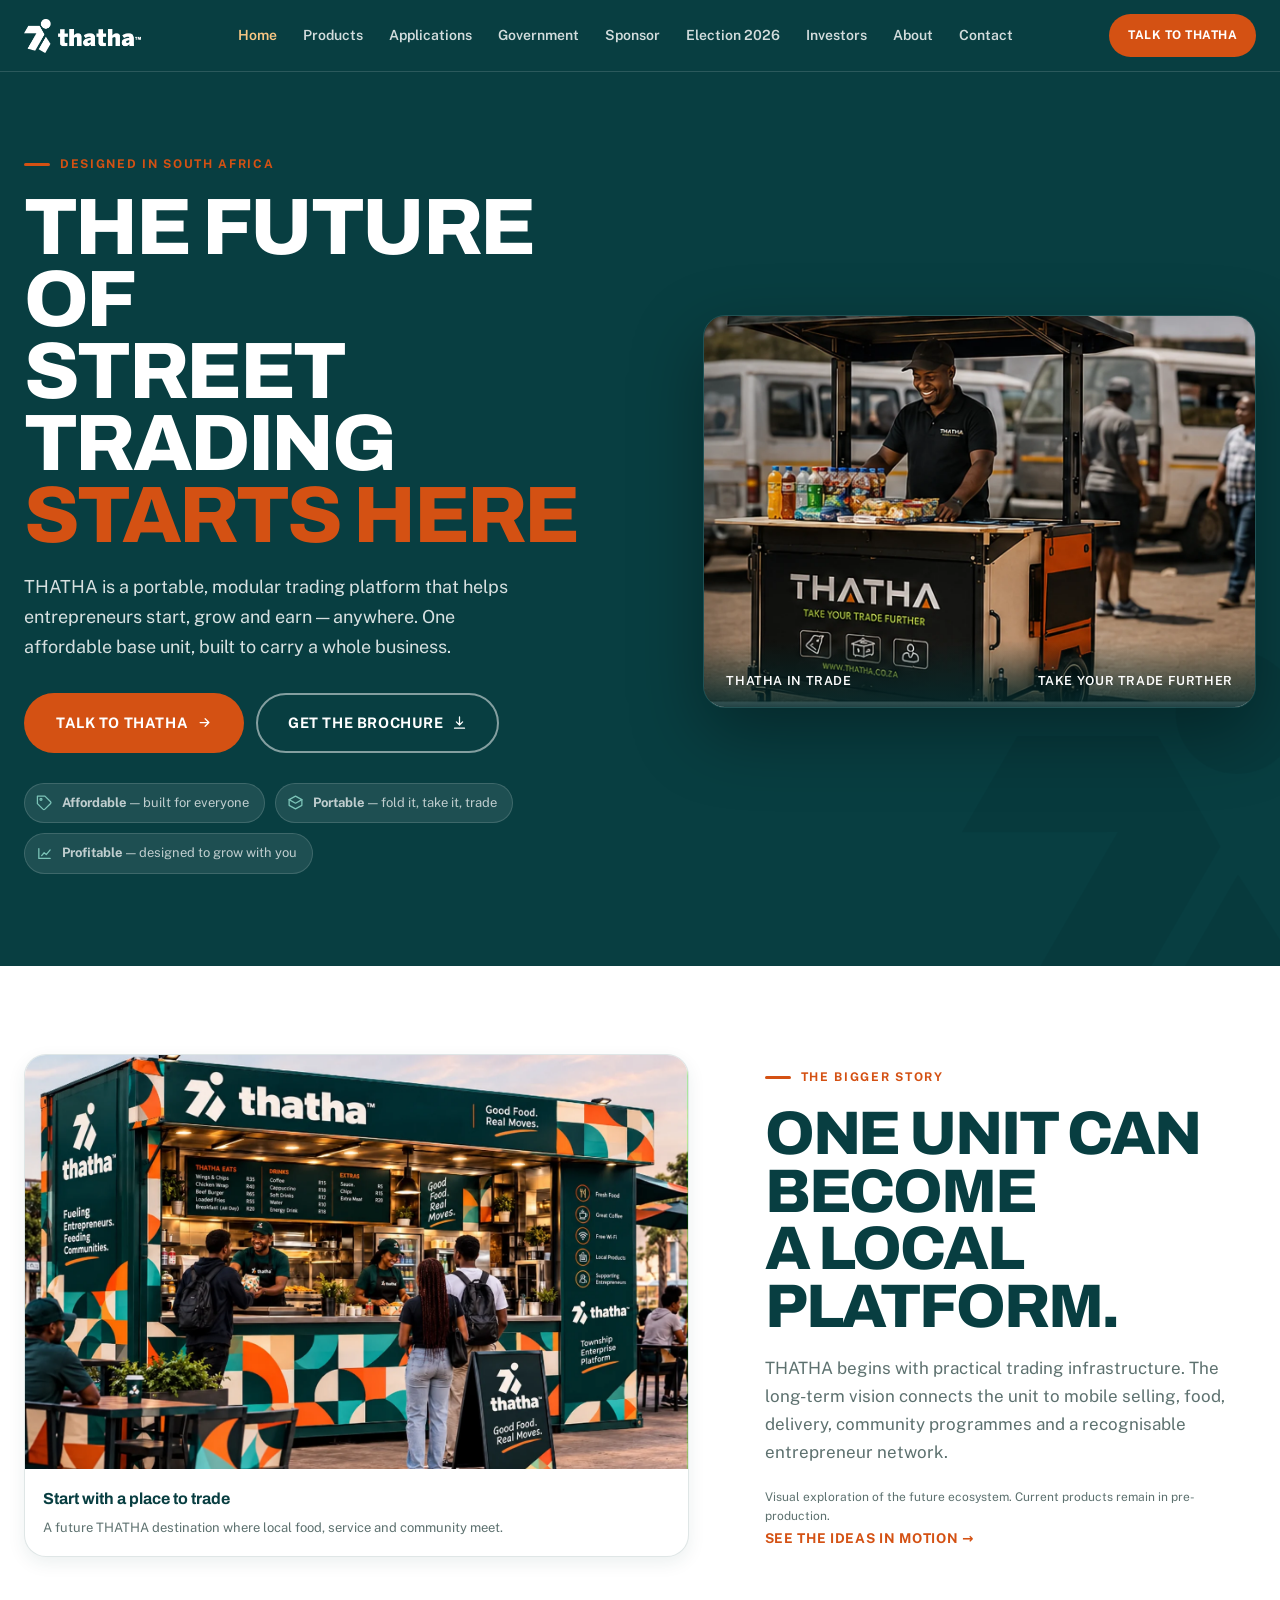
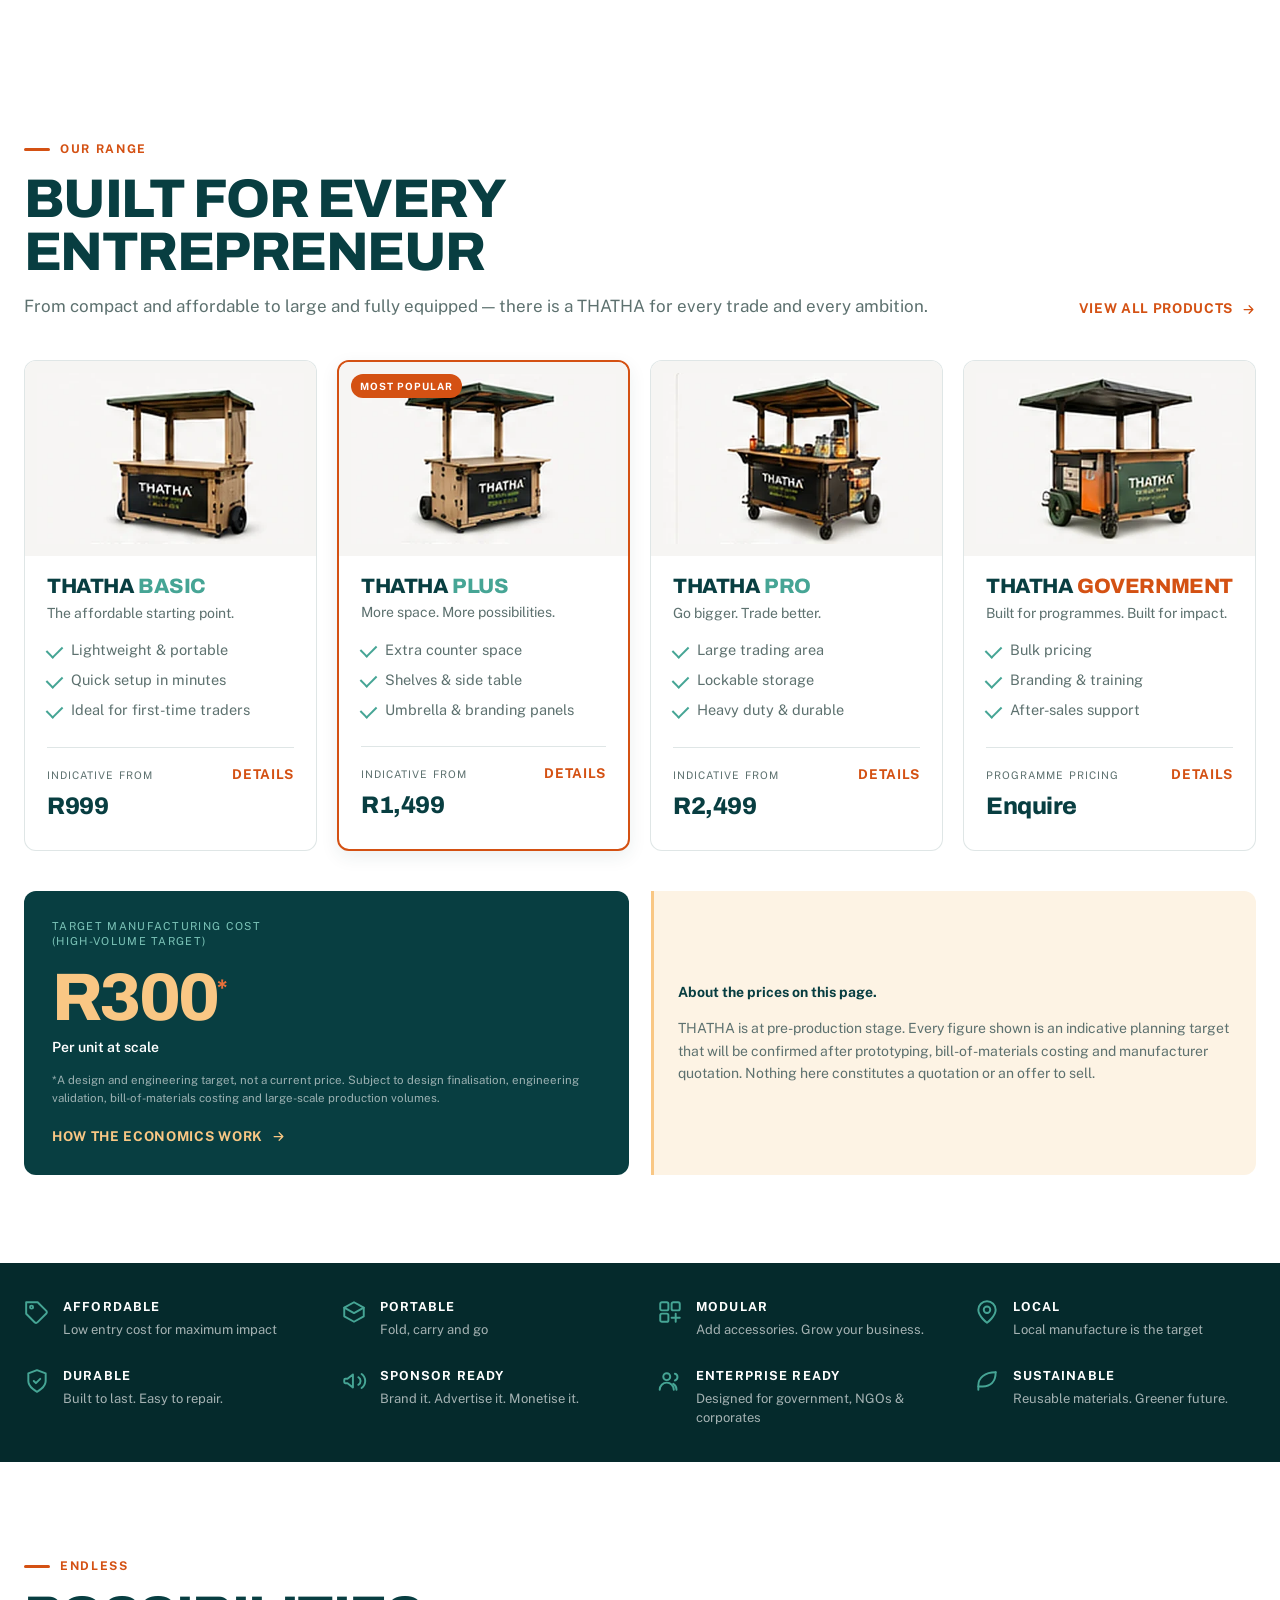
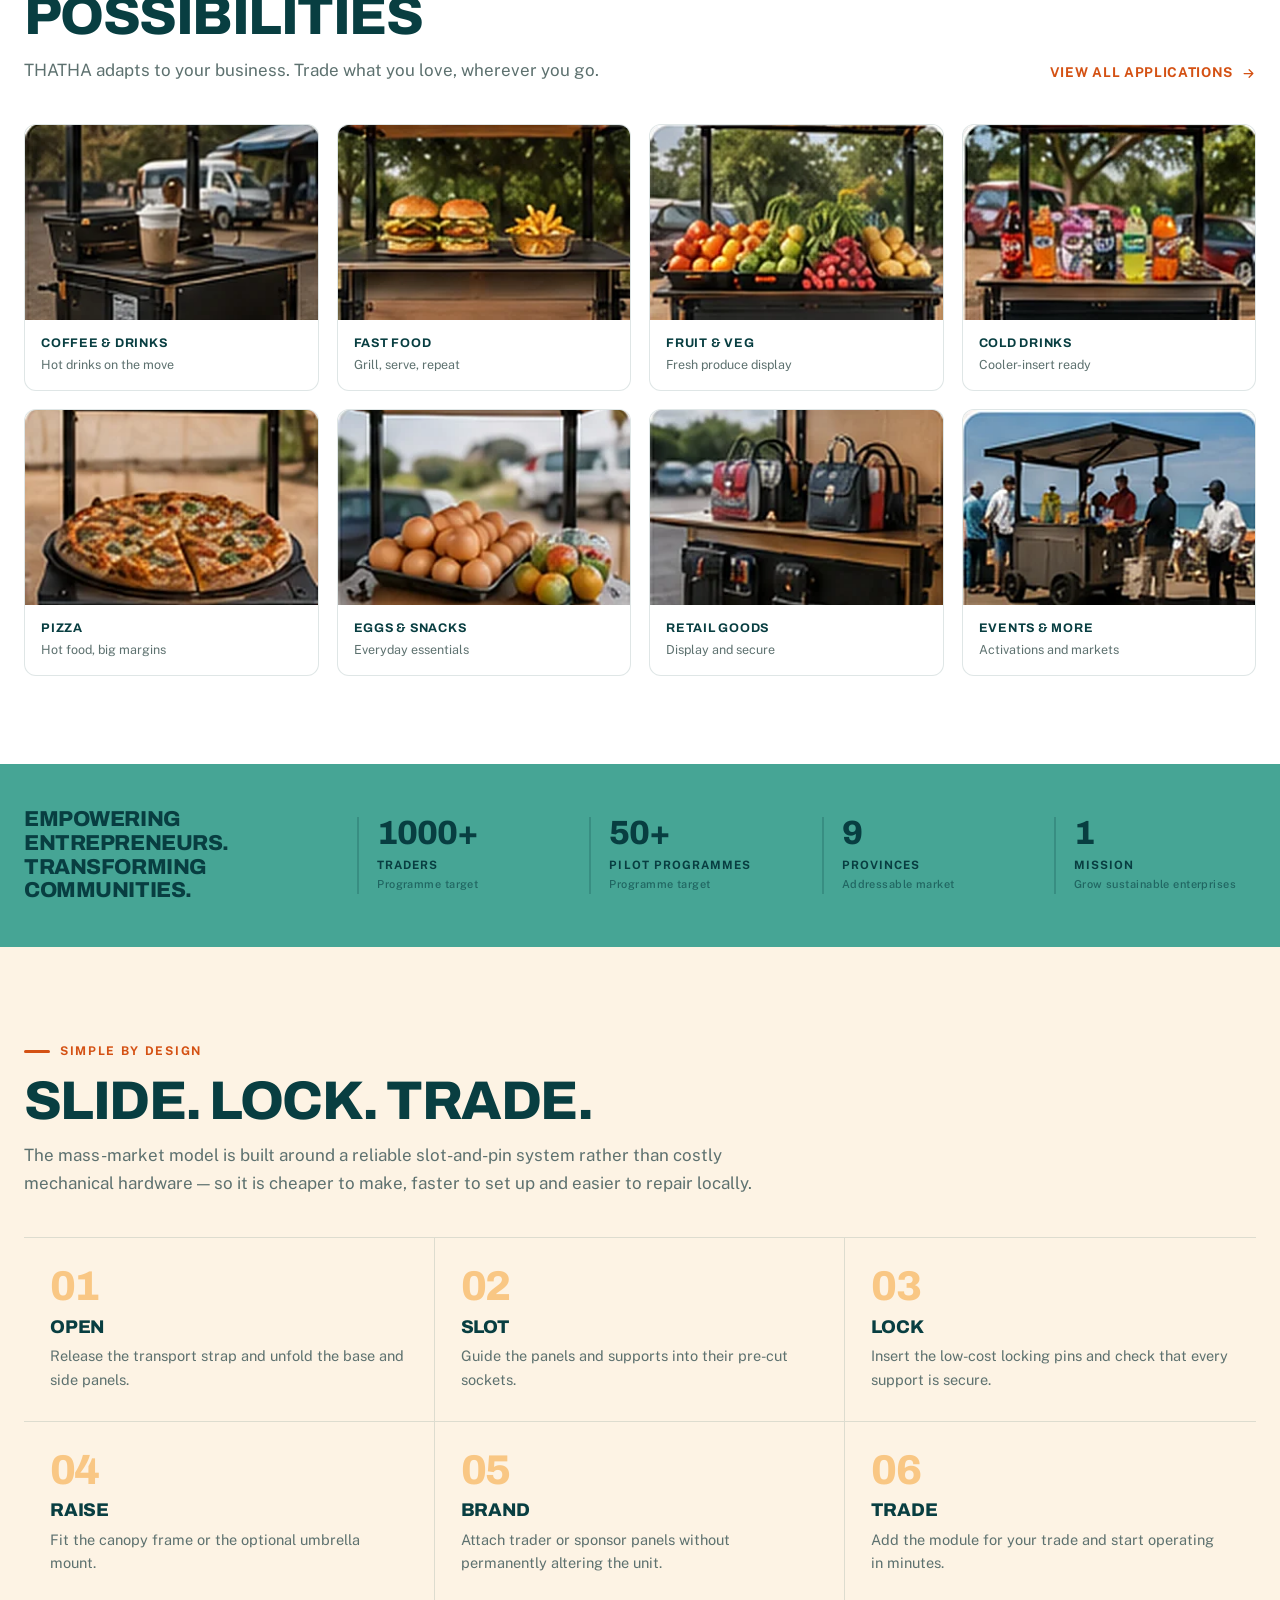
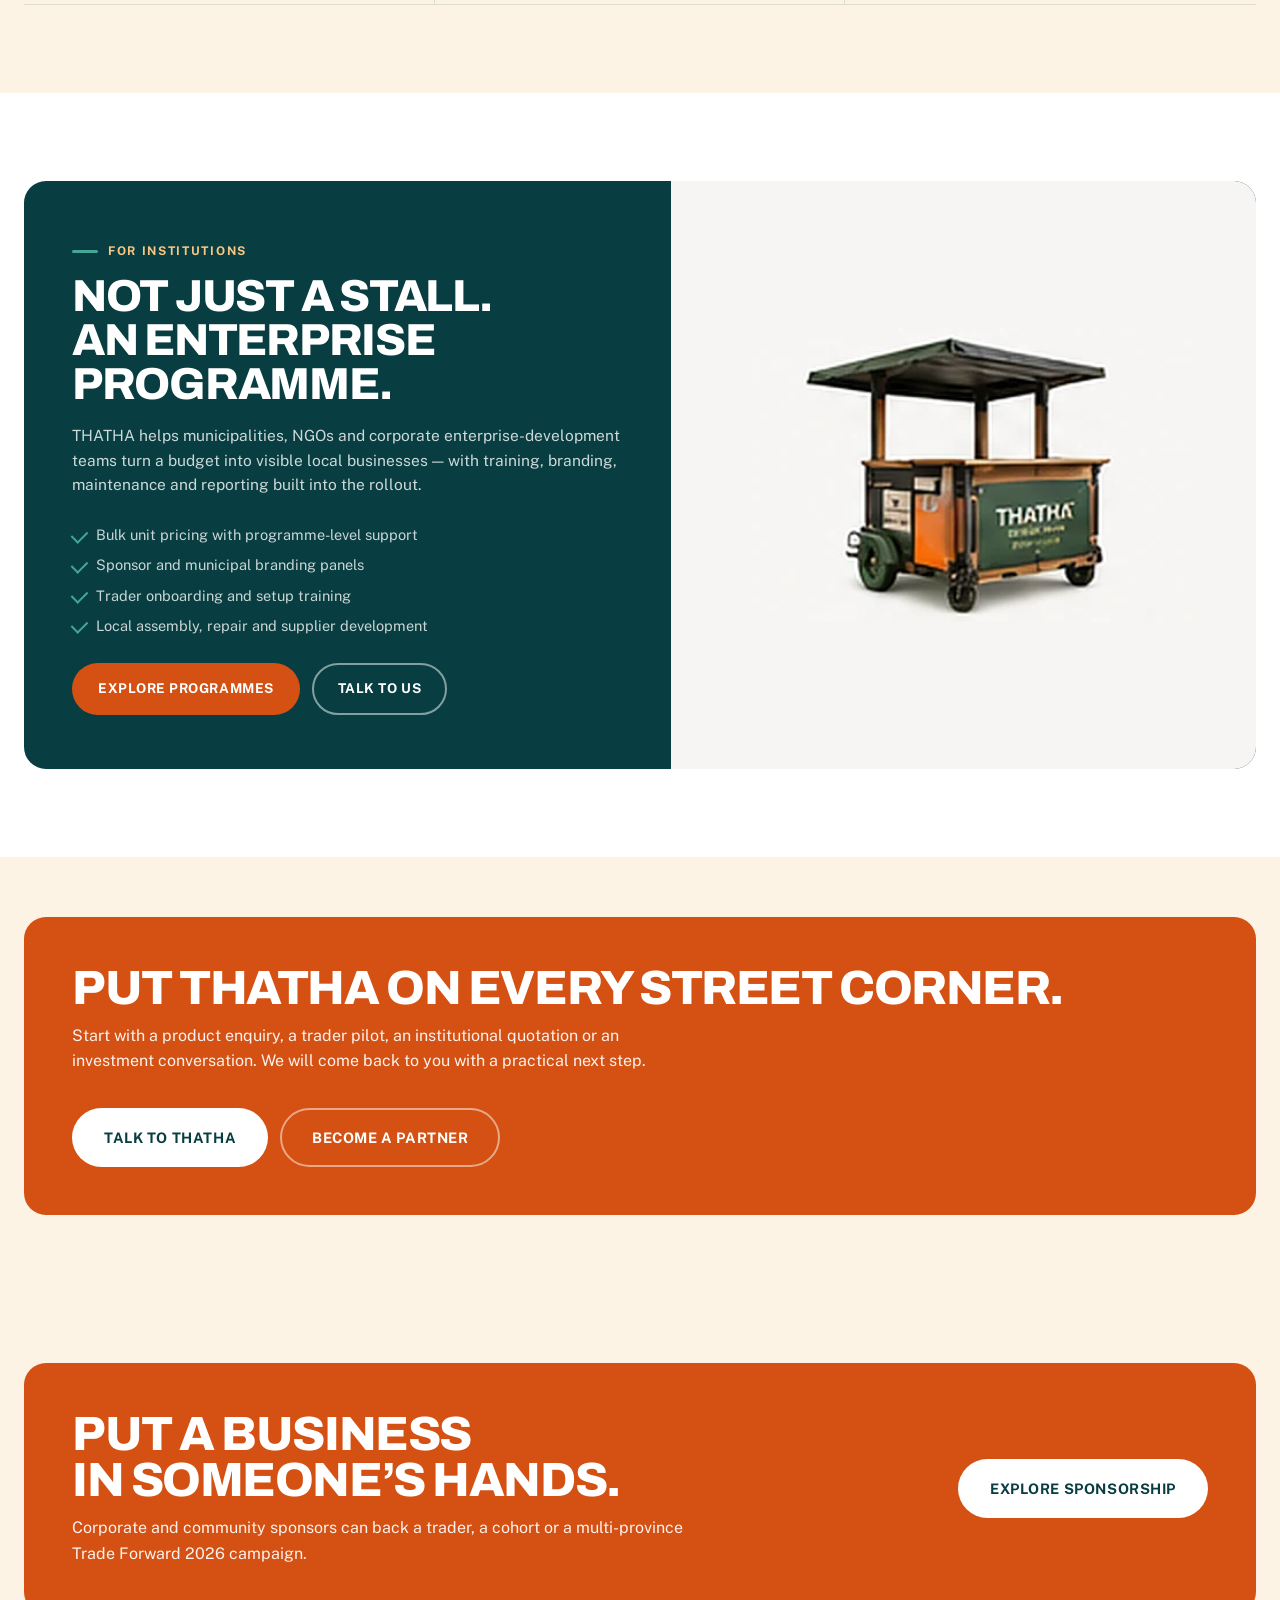
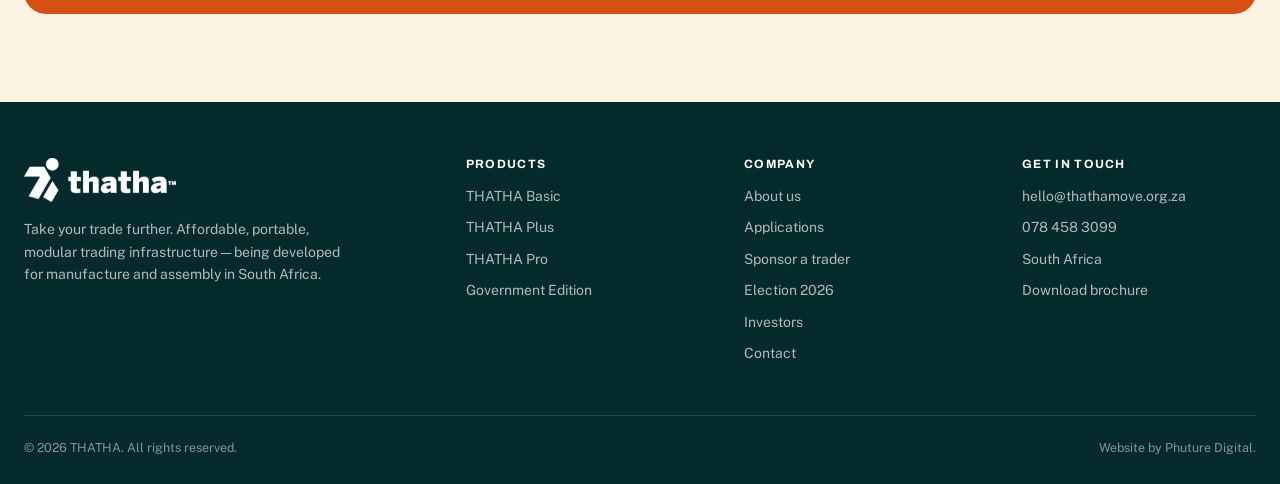
==== index.html @ 61fbe32a "Restore story imagery with official THATHA logo" ====
<!doctype html>
<html lang="en-ZA">
<head>
<meta charset="utf-8" />
<meta name="viewport" content="width=device-width, initial-scale=1" />
<title>THATHA — Take your trade further · Portable trading units for South African entrepreneurs</title>
<meta name="description" content="THATHA is affordable, modular micro-retail infrastructure being developed for manufacture and assembly in South Africa. Portable trading units for street traders, municipalities, NGOs and corporate enterprise-development programmes." />

<meta property="og:type" content="website" />
<meta property="og:site_name" content="THATHA" />
<meta property="og:locale" content="en_ZA" />
<meta property="og:title" content="THATHA — Take your trade further" />
<meta property="og:description" content="Affordable, portable, modular trading units. Developed for South African manufacture so entrepreneurs can start, grow and earn anywhere." />
<meta property="og:image" content="assets/hero-cart.webp" />
<meta name="twitter:card" content="summary_large_image" />
<meta name="twitter:title" content="THATHA — Take your trade further" />
<meta name="twitter:description" content="Affordable, portable, modular trading units, being developed for manufacture and assembly in South Africa." />

<link rel="icon" href="assets/favicon.svg" type="image/svg+xml" />
<link rel="apple-touch-icon" href="assets/apple-touch-icon.png" />
<link rel="preconnect" href="https://fonts.googleapis.com" />
<link rel="preconnect" href="https://fonts.gstatic.com" crossorigin />
<link rel="stylesheet" href="https://fonts.googleapis.com/css2?family=Archivo:wght@600;700;800&family=Public+Sans:wght@400;500;600;700&display=swap" />
<link rel="stylesheet" href="styles.css" />

<script type="application/ld+json">
{
  "@context": "https://schema.org",
  "@type": "Organization",
  "name": "THATHA",
  "slogan": "Take your trade further.",
  "description": "THATHA is developing affordable, portable, modular micro-retail trading units so entrepreneurs can start and grow a business anywhere.",
  "areaServed": { "@type": "Country", "name": "South Africa" },
  "knowsAbout": ["Modular micro-retail infrastructure", "Street trading", "Enterprise development"],
  "makesOffer": {
    "@type": "Offer",
    "name": "THATHA trading units",
    "description": "A four-tier range of portable trading units: Basic, Plus, Pro and Government Edition. Prices shown are indicative planning targets pending engineering and manufacturer validation.",
    "priceCurrency": "ZAR"
  }
}
</script>
</head>
<body>
<a class="skip" href="#main">Skip to content</a>


<nav class="nav">
  <div class="wrap nav-inner">
    <a class="nav-logo" href="index.html" aria-label="THATHA home">
      <img src="assets/logo/lockup-white.webp" alt="THATHA" width="900" height="261" />
    </a>
    <div class="nav-links" id="nav-links">
      <a href="index.html" class="active">Home</a>
      <a href="products.html">Products</a>
      <a href="applications.html">Applications</a>
      <a href="government.html">Government</a>
      <a href="sponsor.html">Sponsor</a>
      <a href="election.html">Election 2026</a>
      <a href="investors.html">Investors</a>
      <a href="about.html">About</a>
      <a href="contact.html">Contact</a>
    </div>
    <div class="nav-actions">
      <a class="btn btn-primary btn-sm" href="contact.html">Talk to THATHA</a>
      <button class="nav-toggle" type="button" aria-label="Menu" aria-expanded="false" aria-controls="nav-links">
        <svg viewBox="0 0 24 24" fill="none" stroke="currentColor" stroke-width="2" stroke-linecap="round"><path d="M3 6h18M3 12h18M3 18h18"/></svg>
      </button>
    </div>
  </div>
</nav>

<main id="main">

  <!-- ================= HERO ================= -->
  <header class="hero">
    <div class="wrap hero-grid">
      <div>
        <span class="eyebrow">Designed in South Africa</span>
        <h1>The future of<br />street trading<br /><span class="accent">starts here</span></h1>
        <p class="lead">THATHA is a portable, modular trading platform that helps entrepreneurs start, grow and earn — anywhere. One affordable base unit, built to carry a whole business.</p>
        <div class="btn-row hero-actions">
          <a class="btn btn-primary btn-lg" href="contact.html">Talk to THATHA
            <svg viewBox="0 0 24 24" fill="none" stroke="currentColor" stroke-width="2" stroke-linecap="round" stroke-linejoin="round"><path d="M5 12h14M13 6l6 6-6 6"/></svg>
          </a>
          <a class="btn btn-outline-light btn-lg" href="contact.html?interest=Brochure">Get the brochure
            <svg viewBox="0 0 24 24" fill="none" stroke="currentColor" stroke-width="2" stroke-linecap="round" stroke-linejoin="round"><path d="M12 3v12M7 11l5 5 5-5M4 21h16"/></svg>
          </a>
        </div>
        <div class="pills">
          <span class="pill">
            <svg viewBox="0 0 24 24" fill="none" stroke="currentColor" stroke-width="1.8" stroke-linecap="round" stroke-linejoin="round"><path d="M20.6 13.4 12.6 21.4a2 2 0 0 1-2.8 0L2 13.6V3h10.6l8 8a2 2 0 0 1 0 2.4Z"/><circle cx="7" cy="7.5" r="1.4"/></svg>
            <span><b>Affordable</b> — built for everyone</span>
          </span>
          <span class="pill">
            <svg viewBox="0 0 24 24" fill="none" stroke="currentColor" stroke-width="1.8" stroke-linecap="round" stroke-linejoin="round"><path d="M3 8l9-5 9 5-9 5-9-5Z"/><path d="M3 8v8l9 5 9-5V8"/></svg>
            <span><b>Portable</b> — fold it, take it, trade</span>
          </span>
          <span class="pill">
            <svg viewBox="0 0 24 24" fill="none" stroke="currentColor" stroke-width="1.8" stroke-linecap="round" stroke-linejoin="round"><path d="M4 19V5M4 19h16"/><path d="m8 15 3.5-4 3 2.5L20 7"/></svg>
            <span><b>Profitable</b> — designed to grow with you</span>
          </span>
        </div>
      </div>
      <figure class="hero-media">
        <img src="assets/hero-cart.webp" alt="A trader serving customers from a THATHA unit stocked with cold drinks and snacks at a taxi rank" width="1160" height="824" />
        <figcaption><span>THATHA in trade</span><span>Take your trade further</span></figcaption>
      </figure>
    </div>
  </header>

  <section class="section band-white vision-story">
    <div class="wrap vision-lead">
      <figure class="vision-card vision-wide"><img src="assets/vision/food-kiosk.webp" alt="Visual exploration of a staffed THATHA food kiosk serving customers in a public square" width="828" height="546" loading="lazy" /><figcaption><b>Start with a place to trade</b><span>A future THATHA destination where local food, service and community meet.</span></figcaption></figure>
      <div class="vision-copy"><span class="eyebrow">The bigger story</span><h2>One unit can become<br />a local platform.</h2><p class="lead">THATHA begins with practical trading infrastructure. The long-term vision connects the unit to mobile selling, food, delivery, community programmes and a recognisable entrepreneur network.</p><p class="vision-note">Visual exploration of the future ecosystem. Current products remain in pre-production.</p><a class="textlink" href="applications.html">See the ideas in motion &rarr;</a></div>
    </div>
  </section>

  <!-- ================= RANGE ================= -->
  <section class="section band-white" id="range">
    <div class="wrap">
      <div class="section-head wide">
        <div>
          <span class="eyebrow">Our range</span>
          <h2>Built for every<br />entrepreneur</h2>
          <p class="lead">From compact and affordable to large and fully equipped — there is a THATHA for every trade and every ambition.</p>
        </div>
        <a class="textlink" href="products.html">View all products
          <svg viewBox="0 0 24 24" fill="none" stroke="currentColor" stroke-width="2" stroke-linecap="round" stroke-linejoin="round"><path d="M5 12h14M13 6l6 6-6 6"/></svg>
        </a>
      </div>

      <div class="prod-grid">
        <article class="prod">
          <div class="prod-media"><img src="assets/products/basic.webp" alt="THATHA Basic trading unit" width="400" height="256" loading="lazy" /></div>
          <div class="prod-body">
            <h3 class="prod-name">Thatha <em>Basic</em></h3>
            <p class="prod-tag">The affordable starting point.</p>
            <ul class="ticks">
              <li>Lightweight &amp; portable</li>
              <li>Quick setup in minutes</li>
              <li>Ideal for first-time traders</li>
            </ul>
            <div class="prod-foot">
              <span class="prod-price"><small>Indicative from</small><strong>R999</strong></span>
              <a class="textlink" href="products.html#basic">Details</a>
            </div>
          </div>
        </article>

        <article class="prod featured">
          <div class="prod-media">
            <span class="prod-flag">Most popular</span>
            <img src="assets/products/plus.webp" alt="THATHA Plus trading unit" width="400" height="256" loading="lazy" />
          </div>
          <div class="prod-body">
            <h3 class="prod-name">Thatha <em>Plus</em></h3>
            <p class="prod-tag">More space. More possibilities.</p>
            <ul class="ticks">
              <li>Extra counter space</li>
              <li>Shelves &amp; side table</li>
              <li>Umbrella &amp; branding panels</li>
            </ul>
            <div class="prod-foot">
              <span class="prod-price"><small>Indicative from</small><strong>R1,499</strong></span>
              <a class="textlink" href="products.html#plus">Details</a>
            </div>
          </div>
        </article>

        <article class="prod">
          <div class="prod-media"><img src="assets/products/pro.webp" alt="THATHA Pro trading unit" width="400" height="256" loading="lazy" /></div>
          <div class="prod-body">
            <h3 class="prod-name">Thatha <em>Pro</em></h3>
            <p class="prod-tag">Go bigger. Trade better.</p>
            <ul class="ticks">
              <li>Large trading area</li>
              <li>Lockable storage</li>
              <li>Heavy duty &amp; durable</li>
            </ul>
            <div class="prod-foot">
              <span class="prod-price"><small>Indicative from</small><strong>R2,499</strong></span>
              <a class="textlink" href="products.html#pro">Details</a>
            </div>
          </div>
        </article>

        <article class="prod">
          <div class="prod-media"><img src="assets/products/government.webp" alt="THATHA Government Edition trading unit" width="400" height="256" loading="lazy" /></div>
          <div class="prod-body">
            <h3 class="prod-name">Thatha <span class="gov">Government</span></h3>
            <p class="prod-tag">Built for programmes. Built for impact.</p>
            <ul class="ticks">
              <li>Bulk pricing</li>
              <li>Branding &amp; training</li>
              <li>After-sales support</li>
            </ul>
            <div class="prod-foot">
              <span class="prod-price"><small>Programme pricing</small><strong>Enquire</strong></span>
              <a class="textlink" href="government.html">Details</a>
            </div>
          </div>
        </article>
      </div>

      <div class="grid grid-2 mt-l" style="align-items:stretch">
        <div class="cost-panel">
          <span class="label">Target manufacturing cost<br />(high-volume target)</span>
          <span class="figure">R300<sup>*</sup></span>
          <span class="sub">Per unit at scale</span>
          <p class="note">*A design and engineering target, not a current price. Subject to design finalisation, engineering validation, bill-of-materials costing and large-scale production volumes.</p>
          <a class="textlink on-dark" href="investors.html">How the economics work
            <svg viewBox="0 0 24 24" fill="none" stroke="currentColor" stroke-width="2" stroke-linecap="round" stroke-linejoin="round"><path d="M5 12h14M13 6l6 6-6 6"/></svg>
          </a>
        </div>
        <div class="note-box" style="display:flex;flex-direction:column;justify-content:center">
          <b>About the prices on this page.</b>
          <p class="mt-s">THATHA is at pre-production stage. Every figure shown is an indicative planning target that will be confirmed after prototyping, bill-of-materials costing and manufacturer quotation. Nothing here constitutes a quotation or an offer to sell.</p>
        </div>
      </div>
    </div>
  </section>

  <!-- ================= VALUE STRIP ================= -->
  <section class="value-strip">
    <div class="wrap value-grid">
      <div class="value-cell">
        <svg viewBox="0 0 24 24" fill="none" stroke="currentColor" stroke-width="1.8" stroke-linecap="round" stroke-linejoin="round"><path d="M20.6 13.4 12.6 21.4a2 2 0 0 1-2.8 0L2 13.6V3h10.6l8 8a2 2 0 0 1 0 2.4Z"/><circle cx="7" cy="7.5" r="1.4"/></svg>
        <div><b>Affordable</b><span>Low entry cost for maximum impact</span></div>
      </div>
      <div class="value-cell">
        <svg viewBox="0 0 24 24" fill="none" stroke="currentColor" stroke-width="1.8" stroke-linecap="round" stroke-linejoin="round"><path d="M3 8l9-5 9 5-9 5-9-5Z"/><path d="M3 8v8l9 5 9-5V8"/></svg>
        <div><b>Portable</b><span>Fold, carry and go</span></div>
      </div>
      <div class="value-cell">
        <svg viewBox="0 0 24 24" fill="none" stroke="currentColor" stroke-width="1.8" stroke-linecap="round" stroke-linejoin="round"><rect x="3" y="3" width="7.5" height="7.5" rx="1.5"/><rect x="13.5" y="3" width="7.5" height="7.5" rx="1.5"/><rect x="3" y="13.5" width="7.5" height="7.5" rx="1.5"/><path d="M17.25 13.5v7.5M13.5 17.25h7.5"/></svg>
        <div><b>Modular</b><span>Add accessories. Grow your business.</span></div>
      </div>
      <div class="value-cell">
        <svg viewBox="0 0 24 24" fill="none" stroke="currentColor" stroke-width="1.8" stroke-linecap="round" stroke-linejoin="round"><path d="M20 10c0 6-8 12-8 12s-8-6-8-12a8 8 0 0 1 16 0Z"/><circle cx="12" cy="10" r="3"/></svg>
        <div><b>Local</b><span>Local manufacture is the target</span></div>
      </div>
      <div class="value-cell">
        <svg viewBox="0 0 24 24" fill="none" stroke="currentColor" stroke-width="1.8" stroke-linecap="round" stroke-linejoin="round"><path d="M12 22s8-4 8-10V5l-8-3-8 3v7c0 6 8 10 8 10Z"/><path d="m9 12 2 2 4-4"/></svg>
        <div><b>Durable</b><span>Built to last. Easy to repair.</span></div>
      </div>
      <div class="value-cell">
        <svg viewBox="0 0 24 24" fill="none" stroke="currentColor" stroke-width="1.8" stroke-linecap="round" stroke-linejoin="round"><path d="M3 11v2a1 1 0 0 0 1 1h2l5 4V6L6 10H4a1 1 0 0 0-1 1Z"/><path d="M16 8.5a4 4 0 0 1 0 7"/><path d="M19 5.5a8 8 0 0 1 0 13"/></svg>
        <div><b>Sponsor ready</b><span>Brand it. Advertise it. Monetise it.</span></div>
      </div>
      <div class="value-cell">
        <svg viewBox="0 0 24 24" fill="none" stroke="currentColor" stroke-width="1.8" stroke-linecap="round" stroke-linejoin="round"><circle cx="9" cy="8" r="3.2"/><path d="M2.5 20a6.5 6.5 0 0 1 13 0"/><path d="M16.5 5.3a3.2 3.2 0 0 1 0 6.2"/><path d="M18 20a6.4 6.4 0 0 0-3-5.4"/></svg>
        <div><b>Enterprise ready</b><span>Designed for government, NGOs &amp; corporates</span></div>
      </div>
      <div class="value-cell">
        <svg viewBox="0 0 24 24" fill="none" stroke="currentColor" stroke-width="1.8" stroke-linecap="round" stroke-linejoin="round"><path d="M20 4C10 4 4 9 4 16v4"/><path d="M20 4c0 9-5 13-12 13H4"/></svg>
        <div><b>Sustainable</b><span>Reusable materials. Greener future.</span></div>
      </div>
    </div>
  </section>

  <!-- ================= APPLICATIONS ================= -->
  <section class="section band-white">
    <div class="wrap">
      <div class="section-head wide">
        <div>
          <span class="eyebrow">Endless</span>
          <h2>Possibilities</h2>
          <p class="lead">THATHA adapts to your business. Trade what you love, wherever you go.</p>
        </div>
        <a class="textlink" href="applications.html">View all applications
          <svg viewBox="0 0 24 24" fill="none" stroke="currentColor" stroke-width="2" stroke-linecap="round" stroke-linejoin="round"><path d="M5 12h14M13 6l6 6-6 6"/></svg>
        </a>
      </div>
      <div class="app-grid">
        <a class="app-tile" href="applications.html#coffee"><img src="assets/apps/coffee-drinks.webp" alt="Coffee served from a THATHA unit" width="292" height="200" loading="lazy" /><span class="cap"><b>Coffee &amp; drinks</b><span>Hot drinks on the move</span></span></a>
        <a class="app-tile" href="applications.html#fast-food"><img src="assets/apps/fast-food.webp" alt="Burgers and chips on a THATHA counter" width="318" height="200" loading="lazy" /><span class="cap"><b>Fast food</b><span>Grill, serve, repeat</span></span></a>
        <a class="app-tile" href="applications.html#fruit-veg"><img src="assets/apps/fruit-veg.webp" alt="Fresh produce displayed on a THATHA unit" width="298" height="200" loading="lazy" /><span class="cap"><b>Fruit &amp; veg</b><span>Fresh produce display</span></span></a>
        <a class="app-tile" href="applications.html#cold-drinks"><img src="assets/apps/cold-drinks.webp" alt="Cold drinks stocked on a THATHA unit" width="294" height="200" loading="lazy" /><span class="cap"><b>Cold drinks</b><span>Cooler-insert ready</span></span></a>
        <a class="app-tile" href="applications.html#pizza"><img src="assets/apps/pizza.webp" alt="Pizza on a THATHA unit" width="280" height="200" loading="lazy" /><span class="cap"><b>Pizza</b><span>Hot food, big margins</span></span></a>
        <a class="app-tile" href="applications.html#eggs-snacks"><img src="assets/apps/eggs-snacks.webp" alt="Eggs and snacks on a THATHA unit" width="280" height="200" loading="lazy" /><span class="cap"><b>Eggs &amp; snacks</b><span>Everyday essentials</span></span></a>
        <a class="app-tile" href="applications.html#retail"><img src="assets/apps/retail-goods.webp" alt="Bags and retail goods on a THATHA unit" width="278" height="200" loading="lazy" /><span class="cap"><b>Retail goods</b><span>Display and secure</span></span></a>
        <a class="app-tile" href="applications.html#events"><img src="assets/apps/events.webp" alt="THATHA units in use at an outdoor event" width="302" height="200" loading="lazy" /><span class="cap"><b>Events &amp; more</b><span>Activations and markets</span></span></a>
      </div>
    </div>
  </section>

  <!-- ================= TARGETS ================= -->
  <section class="stat-band">
    <div class="wrap stat-grid">
      <div class="kicker">Empowering entrepreneurs.<br />Transforming communities.</div>
      <div class="stat"><div class="n">1000+</div><div class="l">Traders<small>Programme target</small></div></div>
      <div class="stat"><div class="n">50+</div><div class="l">Pilot programmes<small>Programme target</small></div></div>
      <div class="stat"><div class="n">9</div><div class="l">Provinces<small>Addressable market</small></div></div>
      <div class="stat"><div class="n">1</div><div class="l">Mission<small>Grow sustainable enterprises</small></div></div>
    </div>
  </section>

  <!-- ================= HOW IT WORKS ================= -->
  <section class="section band-cream">
    <div class="wrap">
      <div class="section-head">
        <span class="eyebrow">Simple by design</span>
        <h2>Slide. Lock. Trade.</h2>
        <p class="lead">The mass-market model is built around a reliable slot-and-pin system rather than costly mechanical hardware — so it is cheaper to make, faster to set up and easier to repair locally.</p>
      </div>
      <div class="steps">
        <article class="step"><div class="n">01</div><h3>Open</h3><p>Release the transport strap and unfold the base and side panels.</p></article>
        <article class="step"><div class="n">02</div><h3>Slot</h3><p>Guide the panels and supports into their pre-cut sockets.</p></article>
        <article class="step"><div class="n">03</div><h3>Lock</h3><p>Insert the low-cost locking pins and check that every support is secure.</p></article>
        <article class="step"><div class="n">04</div><h3>Raise</h3><p>Fit the canopy frame or the optional umbrella mount.</p></article>
        <article class="step"><div class="n">05</div><h3>Brand</h3><p>Attach trader or sponsor panels without permanently altering the unit.</p></article>
        <article class="step"><div class="n">06</div><h3>Trade</h3><p>Add the module for your trade and start operating in minutes.</p></article>
      </div>
    </div>
  </section>

  <!-- ================= ENTERPRISE SPLIT ================= -->
  <section class="section band-white">
    <div class="wrap">
      <div class="split">
        <div class="split-copy">
          <span class="eyebrow on-dark">For institutions</span>
          <h2>Not just a stall.<br />An enterprise programme.</h2>
          <p>THATHA helps municipalities, NGOs and corporate enterprise-development teams turn a budget into visible local businesses — with training, branding, maintenance and reporting built into the rollout.</p>
          <ul class="ticks on-dark mt-m">
            <li>Bulk unit pricing with programme-level support</li>
            <li>Sponsor and municipal branding panels</li>
            <li>Trader onboarding and setup training</li>
            <li>Local assembly, repair and supplier development</li>
          </ul>
          <div class="btn-row mt-m">
            <a class="btn btn-primary" href="government.html">Explore programmes</a>
            <a class="btn btn-outline-light" href="contact.html?interest=Programme">Talk to us</a>
          </div>
        </div>
        <div class="split-media">
          <img src="assets/products/government.webp" alt="THATHA Government Edition unit" width="400" height="256" loading="lazy" />
        </div>
      </div>
    </div>
  </section>

  <!-- ================= CLOSING CTA ================= -->
  <section class="section tight band-cream">
    <div class="wrap">
      <div class="cta-band">
        <div>
          <h2>Put THATHA on every street corner.</h2>
          <p>Start with a product enquiry, a trader pilot, an institutional quotation or an investment conversation. We will come back to you with a practical next step.</p>
        </div>
        <div class="btn-row">
          <a class="btn btn-light btn-lg" href="contact.html">Talk to THATHA</a>
          <a class="btn btn-outline-light btn-lg" href="contact.html?interest=Partnership">Become a partner</a>
        </div>
      </div>
    </div>
  </section>

  <section class="section band-cream">
    <div class="wrap">
      <div class="cta-band">
        <div>
          <h2>Put a business<br />in someone&rsquo;s hands.</h2>
          <p>Corporate and community sponsors can back a trader, a cohort or a multi-province Trade Forward 2026 campaign.</p>
        </div>
        <a class="btn btn-light btn-lg" href="sponsor.html">Explore sponsorship</a>
      </div>
    </div>
  </section>
</main>








<footer class="site">
  <div class="wrap">
    <div class="foot-grid">
      <div class="foot-brand">
        <img src="assets/logo/lockup-white.webp" alt="THATHA" width="900" height="261" />
        <p>Take your trade further. Affordable, portable, modular trading infrastructure — being developed for manufacture and assembly in South Africa.</p>
      </div>
      <div>
        <h4>Products</h4>
        <ul>
          <li><a href="products.html#basic">THATHA Basic</a></li>
          <li><a href="products.html#plus">THATHA Plus</a></li>
          <li><a href="products.html#pro">THATHA Pro</a></li>
          <li><a href="government.html">Government Edition</a></li>
        </ul>
      </div>
      <div>
        <h4>Company</h4>
        <ul>
          <li><a href="about.html">About us</a></li>
          <li><a href="applications.html">Applications</a></li>
          <li><a href="sponsor.html">Sponsor a trader</a></li>
          <li><a href="election.html">Election 2026</a></li>
          <li><a href="investors.html">Investors</a></li>
          <li><a href="contact.html">Contact</a></li>
        </ul>
      </div>
      <div>
        <h4>Get in touch</h4>
        <ul>
          <li><a href="mailto:hello@thathamove.org.za">hello@thathamove.org.za</a></li>
          <li><a href="tel:0784583099">078 458 3099</a></li>
          <li>South Africa</li>
          <li><a href="contact.html?interest=Brochure">Download brochure</a></li>
        </ul>
      </div>
    </div>
    <div class="foot-bottom">
      <span>&copy; 2026 THATHA. All rights reserved.</span>
      <span>Website by <a href="https://www.phuturedigital.co.za" rel="noopener">Phuture Digital</a>.</span>
    </div>
  </div>
</footer>

<script src="site.js" defer></script>
</body>
</html>
---- styles.css ----
/* ==========================================================================
   THATHA DESIGN SYSTEM
   Palette is the official brand pack (Thatha Brand Identity Presentation V2):
     Dark Teal #083E41 · Verdigris #46A595 · Spicy Orange #D45113 · Apricot Cream #F9C784
   Type substitutes Benton Sans (licensed, not web-embeddable):
     Archivo    -> Benton Sans Black  (heavy uppercase display)
     Public Sans -> Benton Sans Regular (News Gothic lineage, same skeleton)
   Fonts are linked from each page <head>, not @import-ed, so they don't block
   the stylesheet.
   ========================================================================== */

:root {
  /* brand */
  --teal:          #083e41;
  --teal-2:        #0c5257;   /* hover / raised dark surfaces */
  --teal-deep:     #052a2c;   /* footer, deepest band */
  --verdigris:     #46a595;
  --verdigris-2:   #7cc4b8;   /* on-dark accent text */
  --orange:        #d45113;
  --orange-2:      #e8703a;   /* hover */
  --apricot:       #f9c784;
  --apricot-2:     #fde3bd;

  /* neutrals derived from the warm side of the palette */
  --paper:         #fdfbf7;
  --cream:         #fdf3e4;
  --white:         #ffffff;
  /* Sampled from the concept mockup's own product-card background. The cart
     renders have this colour baked in, so any panel behind them must match
     exactly or a visible seam appears around each render. */
  --render-bg:     #f6f5f3;
  --muted:         #5d716f;
  --line:          rgba(8, 62, 65, .13);
  --line-dark:     rgba(255, 255, 255, .14);

  --shadow:        0 18px 50px rgba(8, 62, 65, .12);
  --shadow-sm:     0 6px 18px rgba(8, 62, 65, .08);
  --r:             12px;   /* card radius */
  --r-lg:          22px;   /* panel radius */
  --wrap:          1240px;

  /* The logo mark is built from slanted forms; this angle is reused as a
     clip-path motif on dark bands and media so the geometry echoes the brand. */
  --skew: 2.4deg;
}

* { box-sizing: border-box; margin: 0; padding: 0; }

html { scroll-behavior: smooth; }

body {
  background: var(--paper);
  color: var(--teal);
  font-family: 'Public Sans', system-ui, -apple-system, 'Segoe UI', sans-serif;
  font-size: 16px;
  line-height: 1.6;
  -webkit-font-smoothing: antialiased;
  text-rendering: optimizeLegibility;
}

svg { max-width: 100%; display: block; }

/* height:auto is load-bearing. The width/height attributes on every <img> become
   CSS presentational hints, and aspect-ratio only resolves the *missing*
   dimension — so a definite attribute height would beat aspect-ratio and let
   object-fit crop the image. Rules that genuinely want a fixed height (the nav
   and footer logos) override this by specificity. */
img { max-width: 100%; height: auto; display: block; }
a { color: inherit; text-decoration: none; }
button { font: inherit; color: inherit; cursor: pointer; border: none; background: none; }
ul { list-style: none; }

:focus-visible {
  outline: 3px solid var(--orange);
  outline-offset: 3px;
  border-radius: 3px;
}

@media (prefers-reduced-motion: reduce) {
  html { scroll-behavior: auto; }
  *, *::before, *::after { transition-duration: .01ms !important; animation-duration: .01ms !important; }
}

/* ---------- display type ------------------------------------------------- */
.display {
  font-family: Archivo, 'Public Sans', system-ui, sans-serif;
  font-weight: 800;
  text-transform: uppercase;
  letter-spacing: -.028em;
  line-height: .94;
}

/* overflow-wrap is a safety net: these are long uppercase words at large sizes,
   and a hard <br> in the markup must never push the page into sideways scroll
   on a 320px screen. */
h1, h2, h3, h4 { font-family: Archivo, 'Public Sans', system-ui, sans-serif; font-weight: 800; letter-spacing: -.02em; line-height: 1.05; overflow-wrap: break-word; }

.eyebrow {
  display: inline-flex; align-items: center; gap: 10px;
  font-size: 12px; font-weight: 700; letter-spacing: .14em; text-transform: uppercase;
  color: var(--orange);
}
.eyebrow::before { content: ""; width: 26px; height: 3px; background: var(--orange); border-radius: 99px; }
.eyebrow.on-dark { color: var(--apricot); }
.eyebrow.on-dark::before { background: var(--verdigris); }

.lead { font-size: 1.0625rem; color: var(--muted); line-height: 1.65; }
.lead.on-dark { color: rgba(255, 255, 255, .82); }

/* accent word inside a display heading */
.accent  { color: var(--orange); }
.accent-v { color: var(--verdigris); }
.on-dark .accent, .accent.on-dark { color: var(--apricot); }

/* ---------- layout ------------------------------------------------------- */
.wrap { width: min(var(--wrap), calc(100% - 48px)); margin-inline: auto; }
.section { padding: 88px 0; }
.section.tight { padding: 60px 0; }
.section-head { max-width: 760px; margin-bottom: 40px; }
.section-head h2 { font-family: Archivo, sans-serif; font-weight: 800; text-transform: uppercase; letter-spacing: -.028em; line-height: .96; font-size: clamp(1.7rem, 4.4vw, 3.4rem); margin: 14px 0 14px; }
.section-head.wide { max-width: none; display: flex; justify-content: space-between; align-items: flex-end; gap: 28px; flex-wrap: wrap; }
.section-head.centre { margin-inline: auto; text-align: center; }
.section-head.centre .eyebrow { justify-content: center; }

.band-teal   { background: var(--teal);   color: #fff; }
.band-deep   { background: var(--teal-deep); color: #fff; }
.band-cream  { background: var(--cream); }
.band-white  { background: var(--white); }
.band-teal .section-head h2, .band-deep .section-head h2 { color: #fff; }
.band-teal .lead, .band-deep .lead { color: rgba(255, 255, 255, .8); }

/* Angled top/bottom edge - the brand's slanted-form motif. */
.edge-top    { clip-path: polygon(0 var(--e, 46px), 100% 0, 100% 100%, 0 100%); margin-top: -1px; }
.edge-bottom { clip-path: polygon(0 0, 100% 0, 100% calc(100% - var(--e, 46px)), 0 100%); }

/* ---------- nav ---------------------------------------------------------- */
.nav { position: sticky; top: 0; z-index: 60; background: var(--teal); color: #fff; border-bottom: 1px solid var(--line-dark); }
.nav-inner { display: flex; align-items: center; justify-content: space-between; gap: 24px; padding: 14px 0; }
.nav-logo img { height: 34px; width: auto; }
.nav-links { display: flex; align-items: center; gap: 26px; font-size: 14px; font-weight: 600; }
.nav-links > a { opacity: .82; transition: opacity .15s, color .15s; white-space: nowrap; }
.nav-links > a:hover { opacity: 1; color: var(--apricot); }
.nav-links > a.active { opacity: 1; color: var(--apricot); }
.nav-actions { display: flex; align-items: center; gap: 10px; }

.nav-toggle { display: none; padding: 8px; border-radius: 8px; border: 1px solid var(--line-dark); }
.nav-toggle svg { width: 22px; height: 22px; }

/* ---------- buttons ------------------------------------------------------ */
.btn {
  display: inline-flex; align-items: center; justify-content: center; gap: 9px;
  padding: 13px 24px; border-radius: 999px;
  font-size: 13.5px; font-weight: 700; letter-spacing: .04em; text-transform: uppercase;
  border: 2px solid transparent; transition: background .16s, color .16s, border-color .16s, transform .16s;
  white-space: nowrap;
}
.btn:hover { transform: translateY(-2px); }
.btn svg { width: 15px; height: 15px; }
.btn-primary { background: var(--orange); color: #fff; }
.btn-primary:hover { background: var(--orange-2); }
.btn-teal { background: var(--teal); color: #fff; }
.btn-teal:hover { background: var(--teal-2); }
.btn-verdigris { background: var(--verdigris); color: var(--teal); }
.btn-verdigris:hover { background: var(--verdigris-2); }
.btn-outline { border-color: var(--teal); color: var(--teal); }
.btn-outline:hover { background: var(--teal); color: #fff; }
.btn-outline-light { border-color: rgba(255, 255, 255, .5); color: #fff; }
.btn-outline-light:hover { background: #fff; color: var(--teal); border-color: #fff; }
.btn-light { background: #fff; color: var(--teal); }
.btn-light:hover { background: var(--apricot-2); }
.btn-sm { padding: 10px 17px; font-size: 12px; }
.btn-lg { padding: 16px 30px; font-size: 14.5px; }
.btn-row { display: flex; flex-wrap: wrap; gap: 12px; align-items: center; }

.textlink { display: inline-flex; align-items: center; gap: 8px; font-weight: 700; font-size: 13.5px; letter-spacing: .05em; text-transform: uppercase; color: var(--orange); }
.textlink svg { width: 15px; height: 15px; transition: transform .16s; }
.textlink:hover svg { transform: translateX(4px); }
.textlink.on-dark { color: var(--apricot); }

/* ---------- hero --------------------------------------------------------- */
.hero { background: var(--teal); color: #fff; padding: 76px 0 92px; position: relative; overflow: hidden; }
.hero::after {
  /* faint oversized mark, bled off the right edge */
  content: ""; position: absolute; right: -90px; bottom: -140px;
  width: 480px; height: 480px; opacity: .05; pointer-events: none;
  background: url('assets/logo/mark.svg') center/contain no-repeat;
}
.hero-grid { display: grid; grid-template-columns: 1.06fr .94fr; gap: 56px; align-items: center; position: relative; z-index: 1; }
.hero h1 { font-family: Archivo, sans-serif; font-weight: 800; text-transform: uppercase; letter-spacing: -.032em; line-height: .9; font-size: clamp(2rem, 6.5vw, 5rem); margin: 18px 0 20px; }
.hero .lead { max-width: 520px; font-size: 1.125rem; color: rgba(255, 255, 255, .84); }
.hero-actions { margin: 32px 0 30px; }

.hero-media { position: relative; border-radius: var(--r-lg); overflow: hidden; box-shadow: 0 26px 70px rgba(0, 0, 0, .34); border: 1px solid rgba(255, 255, 255, .1); }
.hero-media img { width: 100%; aspect-ratio: 580 / 412; object-fit: cover; }
.hero-media figcaption {
  position: absolute; left: 0; right: 0; bottom: 0;
  padding: 30px 22px 16px; font-size: 12.5px; font-weight: 600; letter-spacing: .05em; text-transform: uppercase;
  color: #fff; background: linear-gradient(180deg, transparent, rgba(5, 42, 44, .88));
  display: flex; justify-content: space-between; gap: 14px; flex-wrap: wrap;
}

/* three quick proof pills under the hero copy */
.pills { display: flex; flex-wrap: wrap; gap: 10px; }
.pill { display: inline-flex; align-items: center; gap: 9px; padding: 9px 15px 9px 11px; border-radius: 999px; background: rgba(255, 255, 255, .09); border: 1px solid var(--line-dark); font-size: 13px; }
.pill svg { width: 17px; height: 17px; color: var(--verdigris-2); flex: none; }
.pill b { font-weight: 700; }
.pill span { color: rgba(255, 255, 255, .72); }

/* ---------- interior page header ----------------------------------------- */
.page-header { background: var(--teal); color: #fff; padding: 54px 0 68px; position: relative; }
.crumb { font-size: 12px; letter-spacing: .12em; text-transform: uppercase; color: var(--verdigris-2); margin-bottom: 18px; }
.crumb a { opacity: .75; }
.crumb a:hover { opacity: 1; color: var(--apricot); }
.crumb .sep { margin: 0 9px; opacity: .45; }
.page-header h1 { font-family: Archivo, sans-serif; font-weight: 800; text-transform: uppercase; letter-spacing: -.03em; line-height: .95; font-size: clamp(1.8rem, 5.2vw, 3.9rem); max-width: 900px; }
.page-header .lead { margin-top: 18px; max-width: 620px; color: rgba(255, 255, 255, .82); font-size: 1.0625rem; }

/* ---------- generic cards ------------------------------------------------ */
.grid { display: grid; gap: 22px; }
.grid-2 { grid-template-columns: repeat(2, 1fr); }
.grid-3 { grid-template-columns: repeat(3, 1fr); }
.grid-4 { grid-template-columns: repeat(4, 1fr); }

.card { background: var(--white); border: 1px solid var(--line); border-radius: var(--r); padding: 28px; transition: transform .2s, box-shadow .2s, border-color .2s; }
.card.hover:hover { transform: translateY(-4px); box-shadow: var(--shadow); border-color: rgba(8, 62, 65, .22); }
.card h3 { font-size: 1.2rem; margin: 16px 0 8px; text-transform: none; letter-spacing: -.01em; }
.card p { color: var(--muted); font-size: 14.5px; }
.card ul.ticks { margin-top: 14px; }
.card-icon { width: 46px; height: 46px; border-radius: 12px; background: rgba(70, 165, 149, .15); color: var(--teal); display: grid; place-items: center; }
.card-icon svg { width: 23px; height: 23px; }
.card-num { font-family: Archivo, sans-serif; font-weight: 800; font-size: 2.4rem; line-height: 1; color: var(--apricot); }

ul.ticks li { position: relative; padding-left: 24px; margin-bottom: 7px; font-size: 14.5px; color: var(--muted); }
ul.ticks li::before {
  content: ""; position: absolute; left: 0; top: .45em;
  width: 13px; height: 8px; border-left: 2.5px solid var(--verdigris); border-bottom: 2.5px solid var(--verdigris);
  transform: rotate(-45deg);
}
ul.ticks.on-dark li { color: rgba(255, 255, 255, .78); }

/* ---------- product cards ------------------------------------------------ */
.prod-grid { display: grid; grid-template-columns: repeat(4, 1fr); gap: 20px; align-items: start; }
.prod {
  background: var(--white); border: 1px solid var(--line); border-radius: var(--r);
  overflow: hidden; display: flex; flex-direction: column; height: 100%;
  transition: transform .2s, box-shadow .2s, border-color .2s;
}
.prod:hover { transform: translateY(-5px); box-shadow: var(--shadow); border-color: rgba(8, 62, 65, .2); }
.prod.featured { border: 2px solid var(--orange); box-shadow: var(--shadow-sm); }
.prod-media { background: var(--render-bg); padding: 12px; position: relative; }
.prod-media img { width: 100%; aspect-ratio: 200 / 128; object-fit: contain; }
.prod-flag { position: absolute; top: 12px; left: 12px; background: var(--orange); color: #fff; font-size: 10px; font-weight: 700; letter-spacing: .1em; text-transform: uppercase; padding: 4px 9px; border-radius: 999px; }
.prod-body { padding: 20px 22px 24px; display: flex; flex-direction: column; flex: 1; }
.prod-name { font-family: Archivo, sans-serif; font-weight: 800; text-transform: uppercase; letter-spacing: -.02em; font-size: 1.3rem; }
.prod-name em { font-style: normal; color: var(--verdigris); }
.prod-name .gov { color: var(--orange); }
.prod-tag { font-size: 14px; color: var(--muted); margin: 4px 0 14px; }
.prod-body ul.ticks { margin-bottom: 18px; }
.prod-foot { margin-top: auto; padding-top: 16px; border-top: 1px solid var(--line); display: flex; align-items: baseline; justify-content: space-between; gap: 12px; flex-wrap: wrap; }
.prod-price small { display: block; font-size: 10.5px; letter-spacing: .1em; text-transform: uppercase; color: var(--muted); margin-bottom: 3px; }
.prod-price strong { font-family: Archivo, sans-serif; font-weight: 800; font-size: 1.5rem; letter-spacing: -.02em; }

/* the dark "target cost" panel that sits alongside the range */
.cost-panel { background: var(--teal); color: #fff; border-radius: var(--r); padding: 28px; display: flex; flex-direction: column; height: 100%; }
.cost-panel .label { font-size: 11px; letter-spacing: .12em; text-transform: uppercase; color: var(--verdigris-2); line-height: 1.45; }
.cost-panel .figure { font-family: Archivo, sans-serif; font-weight: 800; font-size: clamp(3rem, 6vw, 4.2rem); line-height: 1; letter-spacing: -.04em; color: var(--apricot); margin: 14px 0 4px; }
.cost-panel .figure sup { font-size: .38em; top: -1.1em; color: var(--orange-2); }
.cost-panel .sub { font-size: 14px; font-weight: 600; }
.cost-panel .note { font-size: 11.5px; color: rgba(255, 255, 255, .6); line-height: 1.55; margin-top: 14px; }
.cost-panel .textlink { margin-top: auto; padding-top: 18px; }

/* ---------- value strip (8 icons on dark) -------------------------------- */
.value-strip { background: var(--teal-deep); color: #fff; padding: 34px 0; }
.value-grid { display: grid; grid-template-columns: repeat(4, 1fr); gap: 26px 34px; }
.value-cell { display: flex; gap: 13px; align-items: flex-start; }
.value-cell svg { width: 26px; height: 26px; color: var(--verdigris); flex: none; margin-top: 2px; }
.value-cell b { display: block; font-size: 12.5px; font-weight: 700; letter-spacing: .09em; text-transform: uppercase; }
.value-cell span { display: block; font-size: 13px; color: rgba(255, 255, 255, .64); line-height: 1.5; margin-top: 3px; }

/* ---------- application tiles -------------------------------------------- */
.app-grid { display: grid; grid-template-columns: repeat(4, 1fr); gap: 18px; }
.app-tile { border-radius: var(--r); overflow: hidden; background: var(--white); border: 1px solid var(--line); transition: transform .2s, box-shadow .2s; }
.app-tile:hover { transform: translateY(-4px); box-shadow: var(--shadow); }
.app-tile img { width: 100%; aspect-ratio: 3 / 2; object-fit: cover; }
.app-tile .cap { display: block; padding: 13px 16px 15px; }
.app-tile .cap b { display: block; font-family: Archivo, sans-serif; font-weight: 700; text-transform: uppercase; font-size: 12.5px; letter-spacing: .06em; }
.app-tile .cap span { display: block; font-size: 12.5px; color: var(--muted); margin-top: 2px; }

/* ---------- target / stat band ------------------------------------------- */
.stat-band { background: var(--verdigris); color: var(--teal); padding: 44px 0; }
.stat-grid { display: grid; grid-template-columns: 1.5fr repeat(4, 1fr); gap: 30px; align-items: center; }
.stat-band .kicker { font-family: Archivo, sans-serif; font-weight: 800; text-transform: uppercase; letter-spacing: -.02em; font-size: 1.35rem; line-height: 1.1; }
.stat { border-left: 2px solid rgba(8, 62, 65, .22); padding-left: 18px; }
.stat .n { font-family: Archivo, sans-serif; font-weight: 800; font-size: 2.1rem; line-height: 1; letter-spacing: -.03em; }
.stat .l { font-size: 11.5px; font-weight: 700; letter-spacing: .09em; text-transform: uppercase; margin-top: 5px; }
.stat .l small { display: block; font-weight: 500; letter-spacing: .04em; text-transform: none; color: rgba(8, 62, 65, .62); font-size: 11px; margin-top: 2px; }

/* ---------- numbered steps rail ------------------------------------------ */
.steps { display: grid; grid-template-columns: repeat(3, 1fr); gap: 0; border-top: 1px solid var(--line); }
.step { padding: 28px 26px 30px; border-right: 1px solid var(--line); border-bottom: 1px solid var(--line); }
.step:nth-child(3n) { border-right: none; }
.step .n { font-family: Archivo, sans-serif; font-weight: 800; font-size: 2.6rem; line-height: 1; color: var(--apricot); letter-spacing: -.04em; }
.step h3 { font-size: 1.15rem; margin: 10px 0 7px; text-transform: uppercase; letter-spacing: -.01em; }
.step p { font-size: 14.5px; color: var(--muted); }

/* ---------- split feature panel ------------------------------------------ */
.split { display: grid; grid-template-columns: 1.05fr .95fr; gap: 0; border-radius: var(--r-lg); overflow: hidden; background: var(--teal); color: #fff; }
.split.reverse .split-media { order: -1; }
.split-copy { padding: 54px 48px; }
.split-copy h2 { font-family: Archivo, sans-serif; font-weight: 800; text-transform: uppercase; letter-spacing: -.028em; line-height: .98; font-size: clamp(1.55rem, 3.6vw, 2.8rem); margin: 14px 0 16px; }
.split-copy p { color: rgba(255, 255, 255, .8); font-size: 15.5px; }
.split-media { background: var(--render-bg); display: grid; place-items: center; padding: 32px; }
/* Sources are now 2x (400x256), so a 460px cap stays close to native while
   filling the panel properly. */
.split-media img { width: 100%; max-width: 460px; object-fit: contain; }

/* ---------- comparison table --------------------------------------------- */
.table-scroll { overflow-x: auto; border: 1px solid var(--line); border-radius: var(--r); background: var(--white); }
table.spec { width: 100%; border-collapse: collapse; min-width: 720px; font-size: 14.5px; }
table.spec th, table.spec td { padding: 14px 18px; text-align: left; border-bottom: 1px solid var(--line); }
table.spec thead th { background: var(--teal); color: #fff; font-family: Archivo, sans-serif; font-weight: 700; text-transform: uppercase; font-size: 12px; letter-spacing: .07em; position: sticky; top: 0; }
table.spec tbody th { font-weight: 700; color: var(--teal); width: 30%; }
table.spec td { color: var(--muted); }
table.spec tbody tr:last-child th, table.spec tbody tr:last-child td { border-bottom: none; }
table.spec tbody tr:nth-child(even) { background: rgba(253, 243, 228, .5); }
table.spec .yes { color: var(--verdigris); font-weight: 700; }
table.spec .no { color: rgba(8, 62, 65, .3); }

/* ---------- callout / closing CTA ---------------------------------------- */
.cta-band { background: var(--orange); color: #fff; border-radius: var(--r-lg); padding: 48px; display: flex; justify-content: space-between; align-items: center; gap: 34px; flex-wrap: wrap; }
.cta-band h2 { font-family: Archivo, sans-serif; font-weight: 800; text-transform: uppercase; letter-spacing: -.03em; line-height: .96; font-size: clamp(1.55rem, 4vw, 3rem); }
.cta-band p { margin-top: 12px; max-width: 620px; color: rgba(255, 255, 255, .92); }

/* A standalone contact address is a primary action, not inline prose — give it
   a real tap target and size it accordingly. */
.contact-link { display: inline-block; font-family: Archivo, sans-serif; font-weight: 700; font-size: 1.05rem; color: var(--orange); padding: 6px 0; }
.contact-link:hover { color: var(--teal); text-decoration: underline; text-underline-offset: 3px; }

.note-box { background: var(--cream); border-left: 3px solid var(--apricot); border-radius: 0 var(--r) var(--r) 0; padding: 20px 24px; font-size: 14px; color: var(--muted); }
.note-box b { color: var(--teal); }

/* ---------- visual ecosystem story ------------------------------------ */
.vision-story { overflow: hidden; }
.vision-lead { display: grid; grid-template-columns: 1.15fr .85fr; gap: clamp(34px, 6vw, 76px); align-items: center; }
.vision-lead.reverse { grid-template-columns: .75fr 1.25fr; }
.vision-copy h2 { font-family: Archivo, sans-serif; font-size: clamp(2rem, 4.8vw, 4rem); line-height: .94; text-transform: uppercase; letter-spacing: -.035em; margin: 18px 0; }
.vision-grid { display: grid; gap: 20px; }
.vision-grid-2 { grid-template-columns: repeat(2, minmax(0, 1fr)); }
.vision-grid-3 { grid-template-columns: repeat(3, minmax(0, 1fr)); }
.vision-grid-4 { grid-template-columns: repeat(4, minmax(0, 1fr)); }
.vision-grid.compact { gap: 14px; }
.vision-card { min-width: 0; overflow: hidden; background: var(--white); border: 1px solid var(--line); border-radius: var(--r-lg); box-shadow: var(--shadow-sm); }
.vision-card img { width: 100%; aspect-ratio: 4 / 3; display: block; object-fit: cover; object-position: center; background: var(--paper); }
.vision-card.vision-wide img { aspect-ratio: 16 / 10; }
.vision-card.vision-portrait img { aspect-ratio: 4 / 5; }
.vision-card.vision-square img { aspect-ratio: 1 / 1; }
.vision-card.vision-contain img { aspect-ratio: 4 / 3; object-fit: contain; }
.vision-card.vision-mobile-crop img { aspect-ratio: 4 / 5; object-position: center 47%; }
.vision-grid-4 .vision-card img { aspect-ratio: 4 / 5; }
.vision-grid-4 .vision-card.vision-contain img { object-fit: contain; }
.vision-card figcaption { padding: 17px 18px 19px; }
.vision-card figcaption b { display: block; font-family: Archivo, sans-serif; color: var(--teal); font-size: 1rem; }
.vision-card figcaption span { display: block; color: var(--muted); font-size: 13px; line-height: 1.5; margin-top: 6px; }
.vision-note { margin-top: 22px; color: var(--muted); font-size: 12px; line-height: 1.55; max-width: 78ch; }
.vision-note.on-dark { color: rgba(255,255,255,.68); }

/* ---------- legal and policy pages ------------------------------------- */
.legal-updated { margin-top: 24px; color: var(--apricot); font-size: 12px; font-weight: 700; text-transform: uppercase; letter-spacing: .08em; }
.legal-copy { max-width: 860px; }
.legal-copy article { padding: 34px 0; border-bottom: 1px solid var(--line); }
.legal-copy article:first-child { padding-top: 0; }
.legal-copy article:last-child { border-bottom: 0; padding-bottom: 0; }
.legal-copy h2 { font-size: clamp(1.35rem, 3vw, 2rem); margin-bottom: 14px; }
.legal-copy p + p, .legal-copy ul + p { margin-top: 14px; }
.legal-copy a, .check a { color: var(--orange); text-decoration: underline; text-underline-offset: 3px; }
.legal-links a { color: inherit; }
.response-card { max-width: 760px; margin: 7vh auto; }
.election-archived .campaign-mark { background: var(--verdigris); }

/* ---------- sponsor impact / Trade Forward campaign --------------------- */
.story-hero { background: var(--teal-deep); color: #fff; padding: clamp(54px, 8vw, 96px) 0; }
.story-hero-grid { display: grid; grid-template-columns: .9fr 1.1fr; gap: clamp(34px, 6vw, 76px); align-items: center; }
.story-hero h1 { font-size: clamp(2.5rem, 6vw, 5.2rem); line-height: .9; text-transform: uppercase; letter-spacing: -.045em; margin: 20px 0 24px; }
.story-hero-media { overflow: hidden; border-radius: var(--r-lg); box-shadow: 18px 22px 0 rgba(70, 165, 149, .25); }
.story-hero-media img { width: 100%; aspect-ratio: 3 / 2; object-fit: cover; display: block; }
.story-hero-media figcaption, .election-hero-media figcaption { padding: 12px 16px; background: var(--paper); color: var(--teal); font-size: 12px; font-weight: 700; }
.story-intro { display: grid; grid-template-columns: .8fr 1.2fr; gap: clamp(36px, 7vw, 90px); align-items: start; }
.story-card { border-top: 5px solid var(--orange); }
.story-number { font-family: Archivo, sans-serif; font-size: 3.2rem; line-height: 1; color: var(--apricot); font-weight: 800; }
.audience-grid { display: grid; grid-template-columns: repeat(4, 1fr); border: 1px solid rgba(255,255,255,.18); }
.audience-grid article { padding: 30px 24px; border-right: 1px solid rgba(255,255,255,.18); }
.audience-grid article:last-child { border-right: 0; }
.audience-grid b { display: block; font-family: Archivo, sans-serif; color: #fff; font-size: 1.25rem; }
.audience-grid p { color: rgba(255,255,255,.72); font-size: 14px; margin: 12px 0 20px; }
.audience-grid a { color: var(--apricot); font-weight: 700; font-size: 12px; }
.story-name-grid { align-items: center; gap: clamp(38px, 7vw, 90px); }
.story-quote { background: var(--orange); color: #fff; padding: clamp(32px, 5vw, 58px); transform: rotate(1.2deg); box-shadow: 14px 16px 0 var(--apricot); }
.story-quote p { font-family: Archivo, sans-serif; font-size: clamp(1.5rem, 3vw, 2.4rem); font-weight: 700; line-height: 1.16; }
.story-quote span { display: block; margin-top: 22px; font-size: 12px; text-transform: uppercase; letter-spacing: .1em; }
.journey { display: grid; grid-template-columns: repeat(4, 1fr); margin-top: 34px; }
.journey-step { padding: 28px 22px; border-top: 5px solid var(--line); background: #fff; border-right: 1px solid var(--line); }
.journey-step.complete { border-top-color: var(--verdigris); }
.journey-step.active { border-top-color: var(--orange); background: var(--paper); }
.journey-step span { display: block; color: var(--orange); font-size: 10px; text-transform: uppercase; letter-spacing: .11em; font-weight: 800; }
.journey-step b { display: block; font-family: Archivo, sans-serif; margin: 15px 0 8px; }
.journey-step p { font-size: 13px; color: var(--muted); }

.impact-hero { background: var(--teal); color: #fff; padding: 72px 0 82px; overflow: hidden; }
.impact-hero-grid { display: grid; grid-template-columns: 1.15fr .85fr; gap: 64px; align-items: center; }
.impact-hero h1 { font-size: clamp(2.4rem, 6.6vw, 5.4rem); text-transform: uppercase; line-height: .89; letter-spacing: -.04em; margin: 20px 0 22px; max-width: 850px; }
.impact-hero .lead { max-width: 650px; }
.sponsor-receipt { background: var(--paper); color: var(--teal); padding: 34px; border-radius: 6px; transform: rotate(1.4deg); box-shadow: 16px 22px 0 rgba(70, 165, 149, .2); }
.receipt-title { font-family: Archivo, sans-serif; font-size: 1.35rem; font-weight: 800; text-transform: uppercase; padding-bottom: 18px; border-bottom: 2px dashed var(--line); }
.sponsor-receipt dl > div { display: flex; justify-content: space-between; gap: 20px; padding: 14px 0; border-bottom: 1px solid var(--line); font-size: 14px; }
.sponsor-receipt dt { font-weight: 700; }
.sponsor-receipt dd { color: var(--muted); text-align: right; }
.receipt-note { color: var(--muted); font-size: 12px; line-height: 1.55; margin-top: 18px; }
.sponsor-option { padding: 32px; border: 1px solid var(--line); border-top: 5px solid var(--verdigris); background: var(--white); min-height: 285px; display: flex; flex-direction: column; }
.sponsor-option.featured { border-top-color: var(--orange); background: var(--cream); }
.option-signal { font-size: 12px; font-weight: 700; color: var(--orange); }
.sponsor-option h3 { font-size: 1.5rem; margin: 32px 0 12px; }
.sponsor-option p { color: var(--muted); }
.sponsor-option .textlink { margin-top: auto; padding-top: 28px; }
.trade-forward { background: var(--apricot); color: var(--teal); padding: 88px 0; }
.campaign-mast { display: grid; grid-template-columns: 1.5fr .5fr; gap: 48px; align-items: end; padding-bottom: 42px; border-bottom: 2px solid rgba(8, 62, 65, .22); }
.campaign-mark { display: inline-block; background: var(--teal); color: #fff; padding: 7px 12px; font-size: 12px; font-weight: 700; transform: rotate(0deg) !important; rotate: 0deg !important; vertical-align: top; }
.campaign-mast h2 { font-size: clamp(2rem, 4.8vw, 4.2rem); line-height: .95; text-transform: uppercase; margin-top: 22px; max-width: 980px; }
.campaign-mast h1 { font-size: clamp(2.4rem, 5.6vw, 4.8rem); line-height: .91; text-transform: uppercase; margin: 22px 0 18px; max-width: 980px; }
.campaign-mast .lead { color: rgba(8, 62, 65, .76); max-width: 760px; }
.election-page { min-height: 70vh; }
.election-hero { background: var(--paper); padding: clamp(48px, 7vw, 86px) 0; }
.election-hero-grid { display: grid; grid-template-columns: .92fr 1.08fr; gap: clamp(34px, 6vw, 76px); align-items: center; }
.election-hero h1 { font-size: clamp(2.5rem, 5.6vw, 4.8rem); line-height: .91; text-transform: uppercase; letter-spacing: -.04em; margin: 22px 0 18px; }
.election-hero-media { overflow: hidden; border-radius: var(--r-lg); box-shadow: 18px 22px 0 rgba(8,62,65,.12); }
.election-hero-media img { width: 100%; aspect-ratio: 3 / 2; object-fit: cover; display: block; }
.election-hero .election-clock { margin-top: 28px; max-width: 460px; }
.results-status { padding: 14px 18px; background: var(--paper); border-left: 4px solid var(--orange); color: var(--teal); font-weight: 700; font-size: 13px; margin-bottom: 22px; }
.results-status.live { border-left-color: var(--verdigris); background: #eef8f5; }
.results-grid { display: grid; grid-template-columns: repeat(3, 1fr); border: 1px solid var(--line); }
.results-grid article { padding: 26px 22px; border-right: 1px solid var(--line); border-bottom: 1px solid var(--line); }
.results-grid article:nth-child(3n) { border-right: 0; }
.results-grid article:nth-child(n+4) { border-bottom: 0; }
.results-grid span { display: block; color: var(--muted); font-size: 11px; text-transform: uppercase; letter-spacing: .08em; font-weight: 700; }
.results-grid strong { display: block; font-family: Archivo, sans-serif; font-size: clamp(1.8rem, 3vw, 2.7rem); color: var(--teal); margin-top: 9px; }
.results-foot { display: flex; justify-content: space-between; gap: 24px; align-items: center; margin-top: 18px; font-size: 12px; color: var(--muted); }
.election-news .card { display: flex; flex-direction: column; }
.election-news .textlink { margin-top: auto; padding-top: 20px; }
.news-date { color: var(--orange); font-size: 10px; text-transform: uppercase; letter-spacing: .1em; font-weight: 800; }
.election-actions { display: flex; flex-wrap: wrap; gap: 12px; padding: 28px 0; border-bottom: 2px solid rgba(8, 62, 65, .22); }
.election-clock { border-left: 3px solid var(--orange); padding-left: 20px; }
.clock-label, .clock-date { display: block; font-size: 12px; line-height: 1.45; }
.election-clock strong { display: block; font-family: Archivo, sans-serif; font-size: clamp(2rem, 4vw, 3.3rem); line-height: 1; margin: 8px 0; }
.campaign-scoreboard { display: grid; grid-template-columns: 1.35fr repeat(4, 1fr); border-bottom: 2px solid rgba(8, 62, 65, .22); }
.score-intro, .score { padding: 30px 22px; border-right: 1px solid rgba(8, 62, 65, .2); }
.score:last-child { border-right: 0; }
.score-intro > span { font-weight: 800; }
.score-intro p { font-size: 12px; line-height: 1.45; margin-top: 7px; color: rgba(8, 62, 65, .7); }
.score strong { display: block; font-family: Archivo, sans-serif; font-size: 2.4rem; line-height: 1; }
.score span { display: block; font-size: 12px; margin-top: 7px; }
.score { transition: background-color .18s ease, color .18s ease; }
a.score:hover { background: var(--teal); color: #fff; }
.campaign-grid { display: grid; grid-template-columns: 1fr 1fr; gap: 54px; margin-top: 52px; align-items: start; }
.campaign-grid h3 { font-size: 1.5rem; margin-bottom: 22px; }
.campaign-list li { display: grid; grid-template-columns: 150px 1fr; gap: 18px; padding: 15px 0; border-top: 1px solid rgba(8, 62, 65, .2); font-size: 14px; }
.campaign-list li span { color: rgba(8, 62, 65, .72); }
.neutrality-panel { background: var(--teal); color: #fff; padding: 38px; }
.neutrality-panel .option-signal { color: var(--apricot); }
.neutrality-panel h3 { font-size: 1.7rem; margin: 26px 0 12px; }
.neutrality-panel p { color: rgba(255, 255, 255, .76); }
.impact-steps { grid-template-columns: repeat(4, 1fr); }
.impact-steps .step:nth-child(3n) { border-right: 1px solid var(--line); }
.impact-steps .step:last-child { border-right: 0; }

/* ---------- forms -------------------------------------------------------- */
.form-card { background: var(--white); border: 1px solid var(--line); border-radius: var(--r-lg); padding: 36px; box-shadow: var(--shadow-sm); }
.field { display: block; margin-bottom: 18px; }
.field > span { display: block; font-size: 11.5px; font-weight: 700; letter-spacing: .09em; text-transform: uppercase; margin-bottom: 7px; }
.field > span .req { color: var(--orange); }
.field input, .field select, .field textarea {
  width: 100%; padding: 13px 15px; font: inherit; font-size: 15px;
  color: var(--teal); background: var(--white);
  border: 1px solid var(--line); border-radius: 10px; transition: border-color .15s, box-shadow .15s;
}
.field input:focus, .field select:focus, .field textarea:focus {
  outline: none; border-color: var(--verdigris); box-shadow: 0 0 0 3px rgba(70, 165, 149, .18);
}
.field textarea { resize: vertical; min-height: 118px; }
.field-row { display: grid; grid-template-columns: 1fr 1fr; gap: 16px; }
.check { display: flex; gap: 11px; align-items: flex-start; font-size: 13.5px; color: var(--muted); margin: 6px 0 20px; }
.check input { margin-top: 3px; flex: none; width: 17px; height: 17px; accent-color: var(--orange); }

/* ---------- FAQ / disclosure --------------------------------------------- */
details.faq { border-bottom: 1px solid var(--line); padding: 18px 0; }
details.faq summary { cursor: pointer; font-family: Archivo, sans-serif; font-weight: 700; font-size: 1.02rem; list-style: none; display: flex; justify-content: space-between; gap: 18px; align-items: center; }
details.faq summary::-webkit-details-marker { display: none; }
details.faq summary::after { content: "+"; font-size: 1.5rem; font-weight: 400; color: var(--orange); line-height: 1; flex: none; }
details.faq[open] summary::after { content: "\2013"; }
details.faq p { margin-top: 12px; color: var(--muted); font-size: 14.5px; max-width: 780px; }

/* ---------- footer ------------------------------------------------------- */
footer.site { background: var(--teal-deep); color: rgba(255, 255, 255, .68); padding: 56px 0 26px; font-size: 14px; }
.foot-grid { display: grid; grid-template-columns: 1.7fr 1fr 1fr 1fr; gap: 44px; }
/* width:auto is required, not optional: the <img> carries a width attribute, so
   without it max-width:100% clamps the width while height stays fixed and the
   lockup stretches. Same reason .nav-logo img sets it. */
.foot-brand img { height: 44px; width: auto; margin-bottom: 16px; }
.foot-brand p { max-width: 320px; line-height: 1.6; }
footer.site h4 { font-family: Archivo, sans-serif; color: #fff; font-size: 12px; font-weight: 700; letter-spacing: .11em; text-transform: uppercase; margin-bottom: 14px; }
footer.site li { margin-bottom: 9px; }
footer.site a:hover { color: var(--apricot); }
.foot-bottom { margin-top: 42px; padding-top: 22px; border-top: 1px solid var(--line-dark); display: flex; justify-content: space-between; gap: 18px; flex-wrap: wrap; font-size: 12.5px; color: rgba(255, 255, 255, .5); }

/* ---------- utilities ---------------------------------------------------- */
.centre { text-align: center; }
.mt-0 { margin-top: 0; }
.mt-s { margin-top: 14px; }
.mt-m { margin-top: 26px; }
.mt-l { margin-top: 40px; }
.mb-m { margin-bottom: 26px; }
.max-60 { max-width: 60ch; }
.skip {
  position: absolute; left: -9999px; top: 0; z-index: 100;
  background: var(--orange); color: #fff; padding: 12px 18px; font-weight: 700;
}
.skip:focus { left: 12px; top: 12px; }

/* ==========================================================================
   RESPONSIVE — breakpoints mirror the africrest infra pattern (980 / 640)
   ========================================================================== */
@media (max-width: 1080px) {
  .prod-grid { grid-template-columns: repeat(2, 1fr); }
  .stat-grid { grid-template-columns: repeat(2, 1fr); }
  .stat-band .kicker { grid-column: 1 / -1; }
}

@media (max-width: 1120px) {
  .nav-links { display: none; }
  .nav-links.open { display: flex; flex-direction: column; align-items: stretch; gap: 0; position: absolute; left: 0; right: 0; top: 100%; background: var(--teal); border-bottom: 1px solid var(--line-dark); padding: 8px 20px 18px; }
  .nav-links.open > a { padding: 13px 0; border-bottom: 1px solid var(--line-dark); opacity: 1; font-size: 15px; }
  .nav-inner { position: relative; }
  .nav-toggle { display: inline-flex; }
}

@media (max-width: 980px) {
  .wrap { width: calc(100% - 40px); }
  .section { padding: 64px 0; }
  .nav-links { display: none; }
  .nav-links.open {
    display: flex; flex-direction: column; align-items: stretch; gap: 0;
    position: absolute; left: 0; right: 0; top: 100%;
    background: var(--teal); border-bottom: 1px solid var(--line-dark);
    padding: 8px 20px 18px;
  }
  .nav-links.open > a { padding: 13px 0; border-bottom: 1px solid var(--line-dark); opacity: 1; font-size: 15px; }
  .nav { position: sticky; }
  .nav-inner { position: relative; }
  .nav-toggle { display: inline-flex; }
  .hero { padding: 52px 0 66px; }
  .hero-grid, .split, .grid-2, .grid-3, .grid-4, .app-grid, .value-grid { grid-template-columns: repeat(2, 1fr); }
  .hero-grid { grid-template-columns: 1fr; gap: 40px; }
  .split { grid-template-columns: 1fr; }
  .split.reverse .split-media { order: 0; }
  .split-copy { padding: 40px 32px; }
  .steps { grid-template-columns: repeat(2, 1fr); }
  .step:nth-child(3n) { border-right: 1px solid var(--line); }
  .step:nth-child(2n) { border-right: none; }
  .foot-grid { grid-template-columns: 1fr 1fr; gap: 32px; }
  .cta-band { padding: 36px; }
  .hero::after { width: 320px; right: -70px; bottom: -100px; }
  .impact-hero-grid, .campaign-mast, .campaign-grid { grid-template-columns: 1fr; }
  .sponsor-receipt { transform: none; max-width: 620px; }
  .campaign-scoreboard { grid-template-columns: repeat(2, 1fr); }
  .score-intro { grid-column: 1 / -1; }
  .score:nth-child(odd) { border-right: 0; }
  .impact-steps { grid-template-columns: repeat(2, 1fr); }
  .impact-steps .step:nth-child(2n) { border-right: 0; }
  .story-hero-grid, .story-intro, .election-hero-grid { grid-template-columns: 1fr; }
  .vision-lead, .vision-lead.reverse { grid-template-columns: 1fr; }
  .vision-grid-4 { grid-template-columns: repeat(2, minmax(0, 1fr)); }
  .vision-grid-3 { grid-template-columns: repeat(2, minmax(0, 1fr)); }
  .audience-grid { grid-template-columns: repeat(2, 1fr); }
  .audience-grid article:nth-child(2) { border-right: 0; }
  .journey { grid-template-columns: repeat(2, 1fr); }
}

@media (max-width: 640px) {
  .wrap { width: calc(100% - 32px); }
  .section { padding: 52px 0; }
  .grid-2, .grid-3, .grid-4, .prod-grid, .app-grid, .value-grid, .field-row, .stat-grid, .steps { grid-template-columns: 1fr; }
  .step, .step:nth-child(n) { border-right: none; }
  .foot-grid { grid-template-columns: 1fr; gap: 28px; }
  .page-header { padding: 38px 0 48px; }
  .form-card { padding: 24px; }
  .cta-band { padding: 28px; }
  .split-copy { padding: 32px 24px; }
  .btn { padding: 12px 20px; }
  /* At this width the two caption items wrap onto separate lines and sit over
     the cart's own printed branding. Keep one line and deepen the scrim. */
  .hero-media figcaption { padding: 40px 16px 12px; font-size: 11px; background: linear-gradient(180deg, transparent, rgba(5, 42, 44, .94)); }
  .hero-media figcaption span:last-child { display: none; }
  .stat { border-left: none; border-top: 2px solid rgba(8, 62, 65, .22); padding: 14px 0 0; }
  .edge-top, .edge-bottom { clip-path: none; }
  .impact-hero { padding: 48px 0 58px; }
  .sponsor-receipt, .neutrality-panel { padding: 26px 22px; }
  .campaign-scoreboard { grid-template-columns: 1fr; }
  .score-intro, .score { grid-column: auto; border-right: 0; border-bottom: 1px solid rgba(8, 62, 65, .2); }
  .campaign-list li { grid-template-columns: 1fr; gap: 4px; }
  .impact-steps { grid-template-columns: 1fr; }
  .audience-grid, .journey, .results-grid { grid-template-columns: 1fr; }
  .story-hero-media, .election-hero-media { box-shadow: 10px 12px 0 rgba(70, 165, 149, .2); }
  .audience-grid article, .journey-step, .results-grid article { border-right: 0; border-bottom: 1px solid var(--line); }
  .results-grid article:nth-child(n+4) { border-bottom: 1px solid var(--line); }
  .results-grid article:last-child { border-bottom: 0; }
  .results-foot { align-items: flex-start; flex-direction: column; }
  .story-quote { transform: none; }
  .vision-grid-2, .vision-grid-3, .vision-grid-4 { grid-template-columns: 1fr; }
  .vision-card img, .vision-grid-4 .vision-card img { aspect-ratio: 4 / 3; }
  .vision-card.vision-mobile-crop img, .vision-card.vision-portrait img { aspect-ratio: 4 / 5; }
}

/* ---------- touch targets & mobile input behaviour -----------------------
   WCAG 2.5.8 asks for 24x24 minimum; these clear it comfortably on phones
   without disturbing the desktop rhythm. The 16px input font-size is not
   cosmetic — iOS Safari auto-zooms the viewport on focus for anything smaller. */
@media (max-width: 980px) {
  footer.site li a,
  .foot-bottom a,
  .crumb a { display: inline-block; padding: 9px 0; }
  .textlink { padding: 8px 0; }
  details.faq summary { padding: 9px 0; }
  .check input { width: 24px; height: 24px; }
  .field input, .field select, .field textarea { padding: 14px 15px; font-size: 16px; }
  .app-tile .cap { padding: 14px 16px 16px; }
}

/* Tables scroll inside their own container; say so on narrow screens, since a
   clipped edge alone is not an obvious affordance. */
.table-hint { display: none; font-size: 11.5px; font-weight: 700; letter-spacing: .09em; text-transform: uppercase; color: var(--muted); margin-bottom: 10px; }
.table-hint::after { content: " \2192"; }
@media (max-width: 900px) { .table-hint { display: block; } }

@media print {
  .nav, .nav-toggle, .cta-band { display: none !important; }
  body { background: #fff; }
}
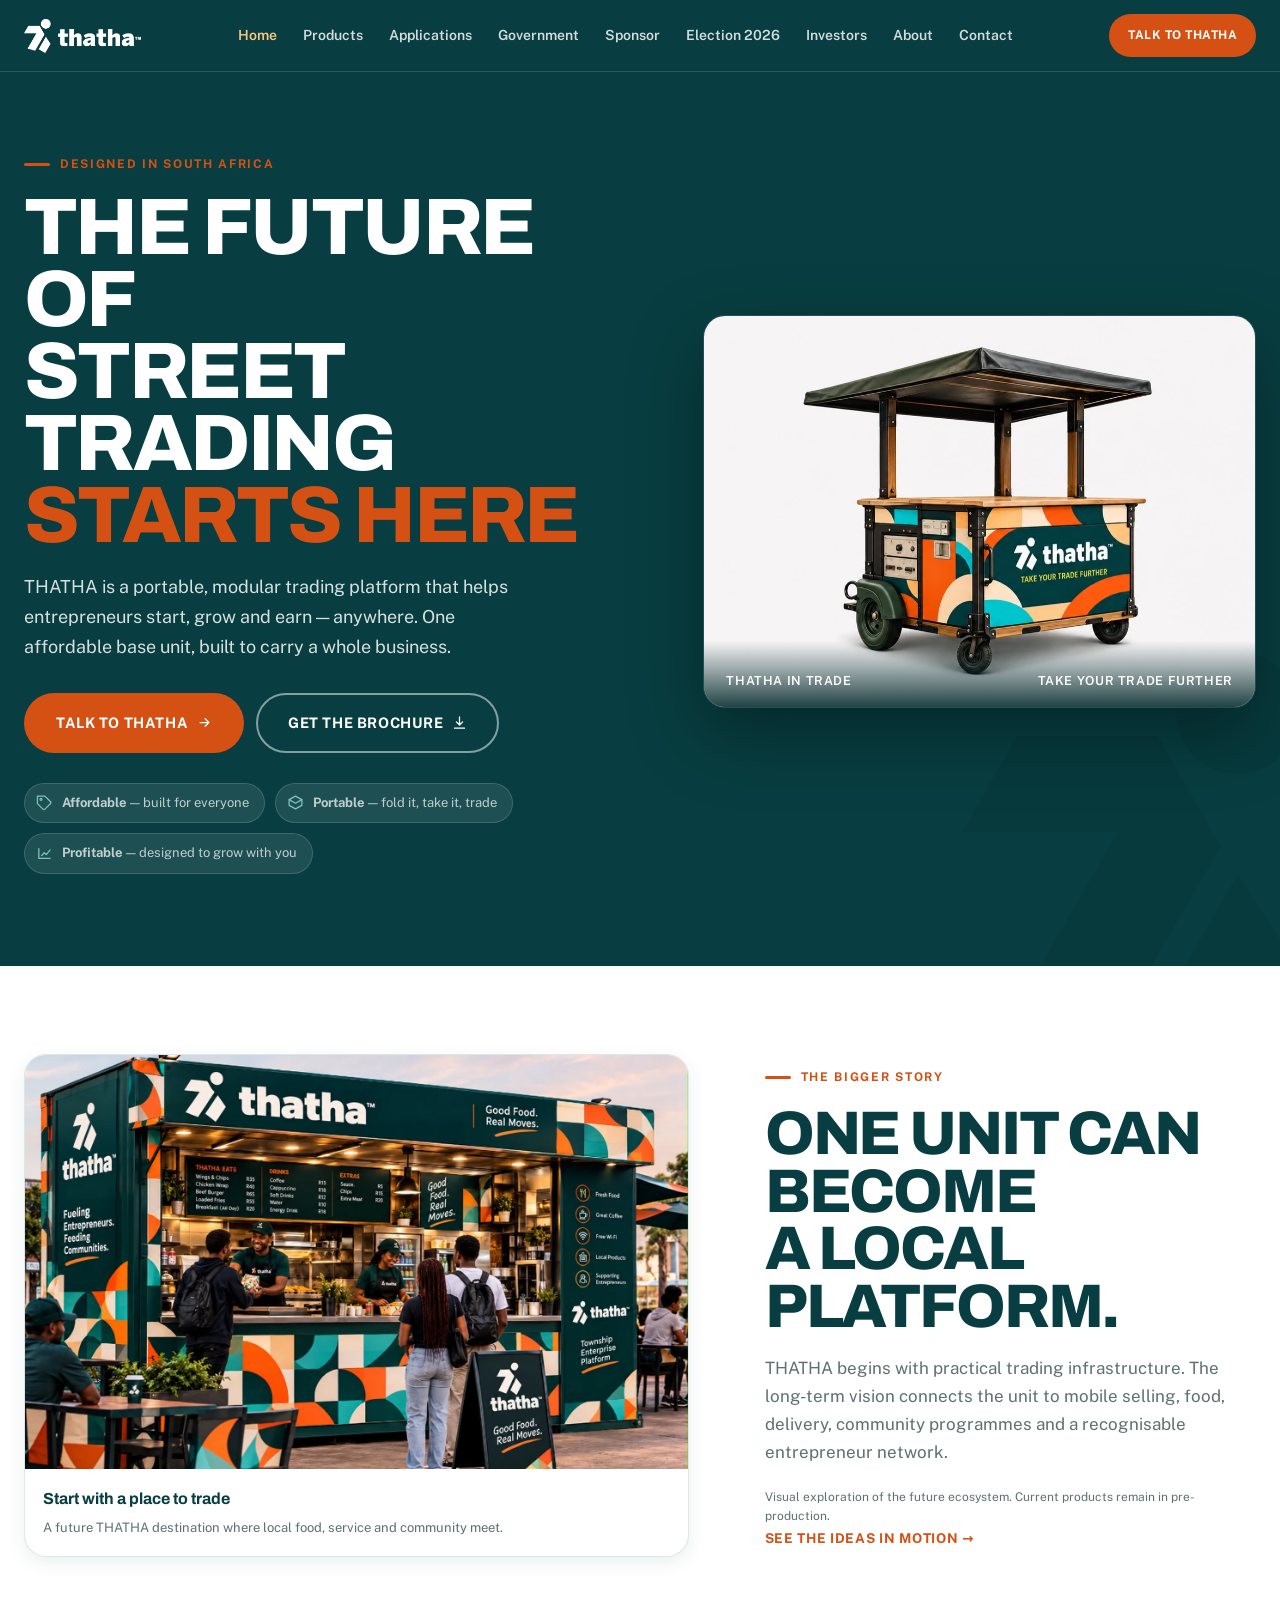
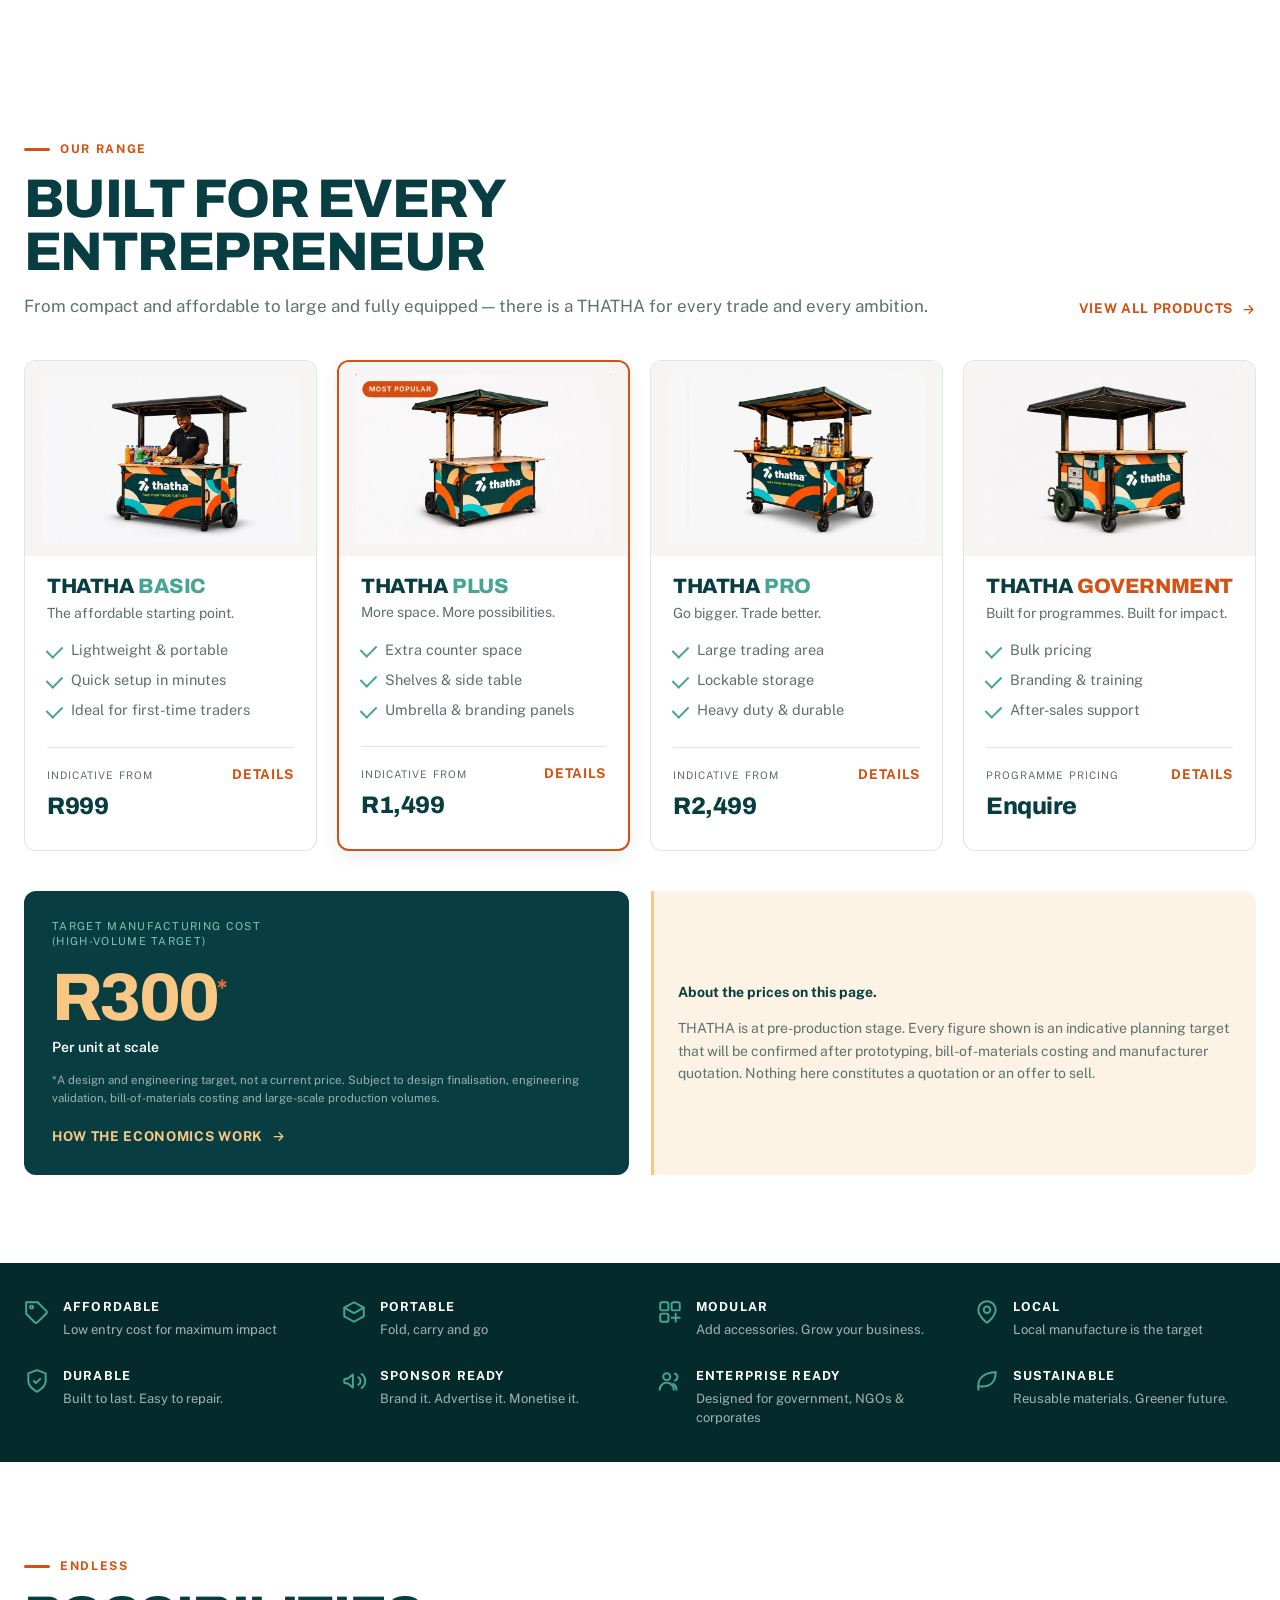
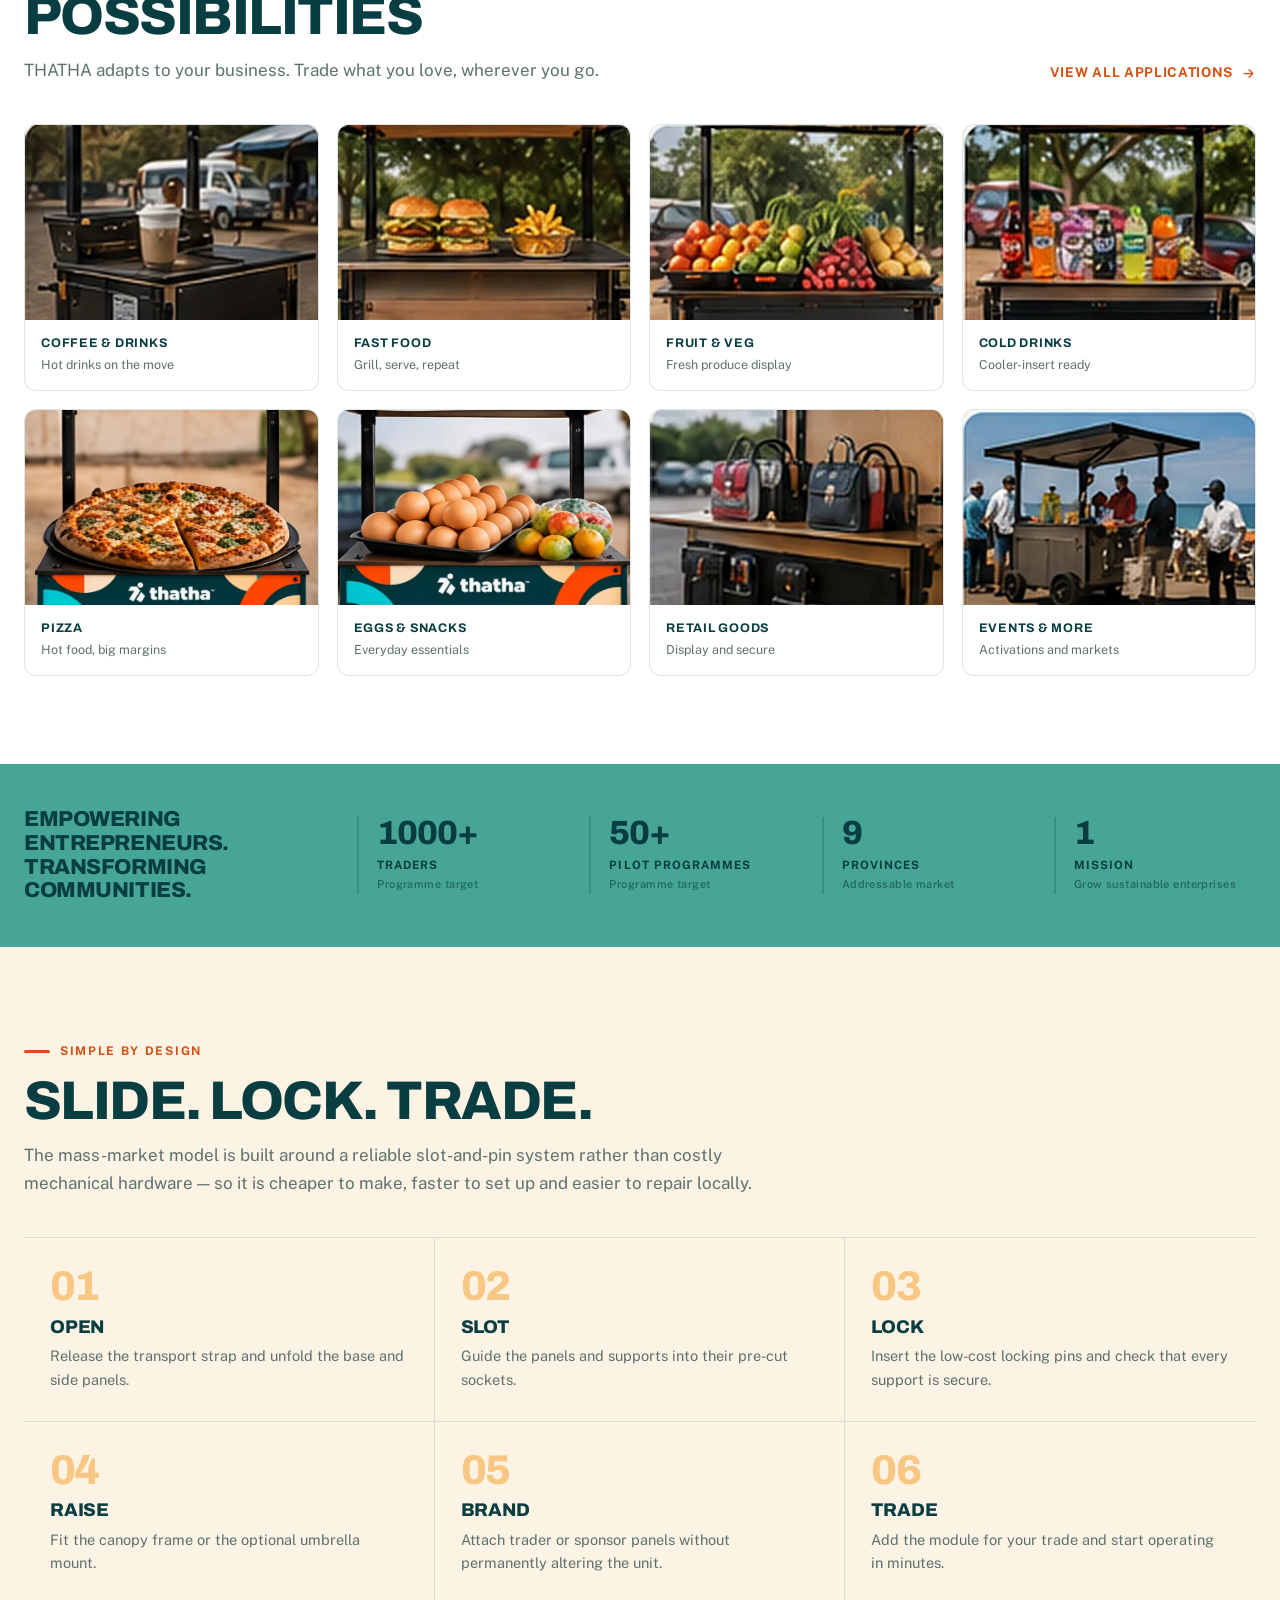
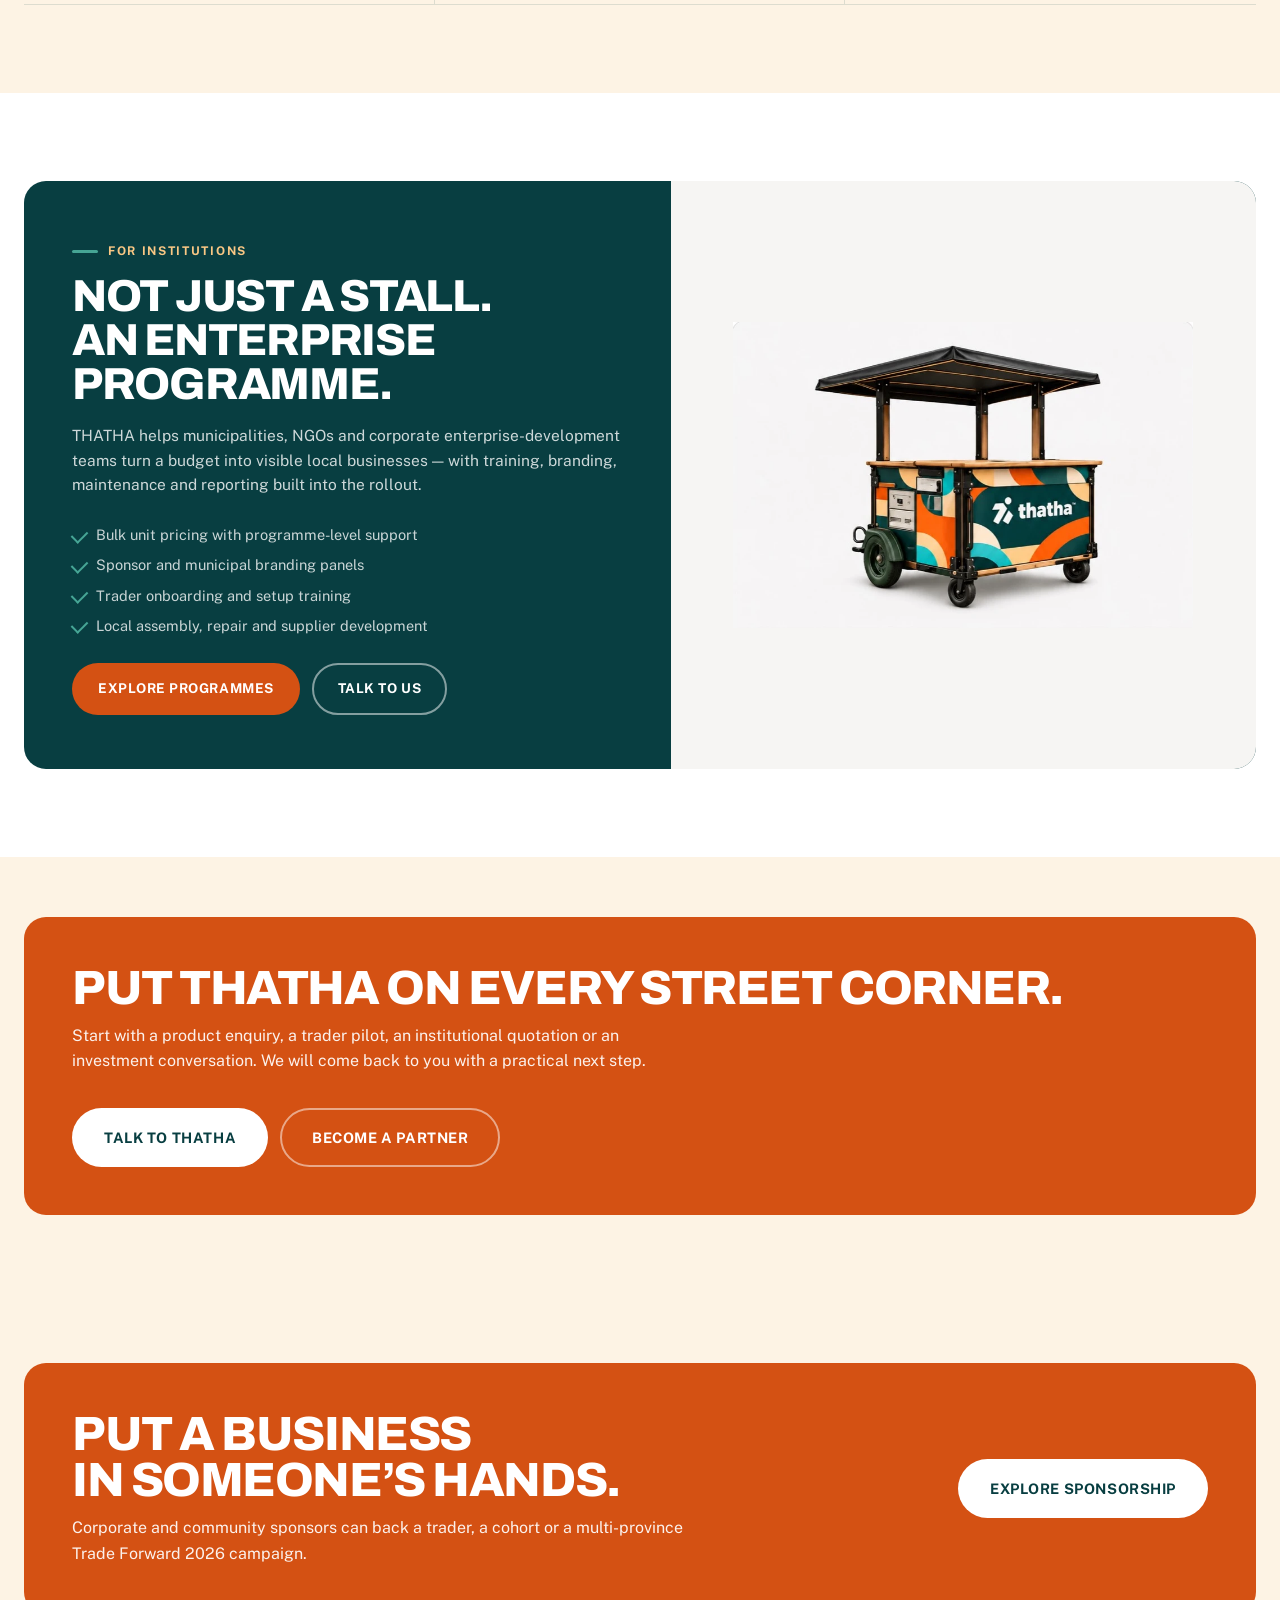
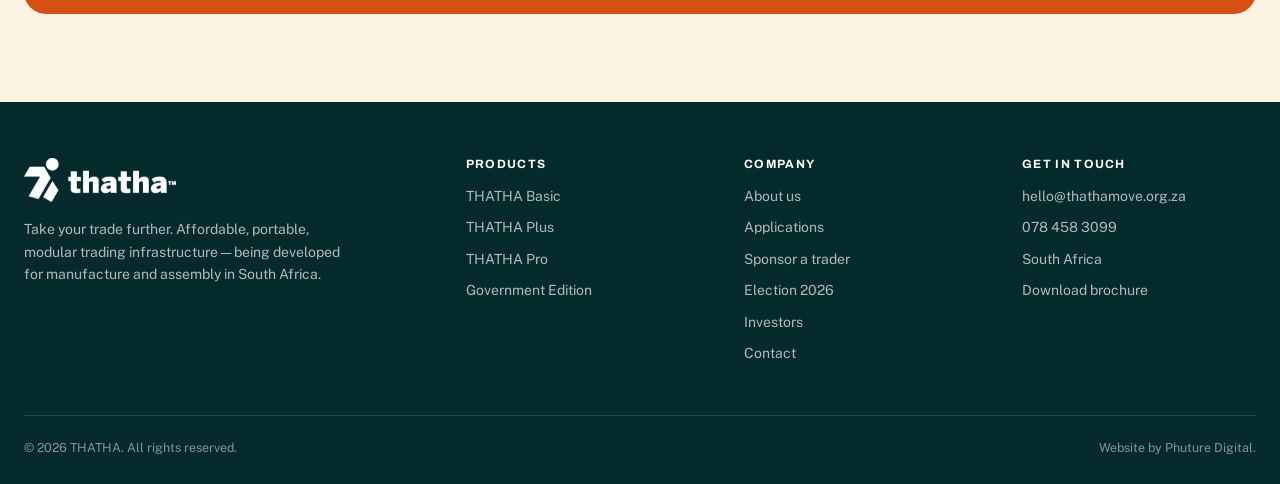
==== commit 7ba28c43: "Replace product and application imagery with supplied Thatha images" ====
--- a/index.html
+++ b/index.html
@@ -11,7 +11,7 @@
 <meta property="og:locale" content="en_ZA" />
 <meta property="og:title" content="THATHA — Take your trade further" />
 <meta property="og:description" content="Affordable, portable, modular trading units. Developed for South African manufacture so entrepreneurs can start, grow and earn anywhere." />
-<meta property="og:image" content="assets/hero-cart.webp" />
+<meta property="og:image" content="assets/hero-cart.webp?v=20261105" />
 <meta name="twitter:card" content="summary_large_image" />
 <meta name="twitter:title" content="THATHA — Take your trade further" />
 <meta name="twitter:description" content="Affordable, portable, modular trading units, being developed for manufacture and assembly in South Africa." />
@@ -103,7 +103,7 @@
         </div>
       </div>
       <figure class="hero-media">
-        <img src="assets/hero-cart.webp" alt="A trader serving customers from a THATHA unit stocked with cold drinks and snacks at a taxi rank" width="1160" height="824" />
+        <img src="assets/hero-cart.webp?v=20261105" alt="THATHA branded portable trading cart with canopy" width="1200" height="765" />
         <figcaption><span>THATHA in trade</span><span>Take your trade further</span></figcaption>
       </figure>
     </div>
@@ -132,7 +132,7 @@
 
       <div class="prod-grid">
         <article class="prod">
-          <div class="prod-media"><img src="assets/products/basic.webp" alt="THATHA Basic trading unit" width="400" height="256" loading="lazy" /></div>
+          <div class="prod-media"><img src="assets/products/basic.webp?v=20261105" alt="THATHA Basic trading unit" width="835" height="551" loading="lazy" /></div>
           <div class="prod-body">
             <h3 class="prod-name">Thatha <em>Basic</em></h3>
             <p class="prod-tag">The affordable starting point.</p>
@@ -150,8 +150,7 @@
 
         <article class="prod featured">
           <div class="prod-media">
-            <span class="prod-flag">Most popular</span>
-            <img src="assets/products/plus.webp" alt="THATHA Plus trading unit" width="400" height="256" loading="lazy" />
+            <img src="assets/products/plus.webp?v=20261105" alt="THATHA Plus trading unit" width="815" height="543" loading="lazy" />
           </div>
           <div class="prod-body">
             <h3 class="prod-name">Thatha <em>Plus</em></h3>
@@ -169,7 +168,7 @@
         </article>
 
         <article class="prod">
-          <div class="prod-media"><img src="assets/products/pro.webp" alt="THATHA Pro trading unit" width="400" height="256" loading="lazy" /></div>
+          <div class="prod-media"><img src="assets/products/pro.webp?v=20261105" alt="THATHA Pro trading unit" width="826" height="551" loading="lazy" /></div>
           <div class="prod-body">
             <h3 class="prod-name">Thatha <em>Pro</em></h3>
             <p class="prod-tag">Go bigger. Trade better.</p>
@@ -186,7 +185,7 @@
         </article>
 
         <article class="prod">
-          <div class="prod-media"><img src="assets/products/government.webp" alt="THATHA Government Edition trading unit" width="400" height="256" loading="lazy" /></div>
+          <div class="prod-media"><img src="assets/products/government.webp?v=20261105" alt="THATHA Government Edition trading unit" width="818" height="545" loading="lazy" /></div>
           <div class="prod-body">
             <h3 class="prod-name">Thatha <span class="gov">Government</span></h3>
             <p class="prod-tag">Built for programmes. Built for impact.</p>
@@ -277,8 +276,8 @@
         <a class="app-tile" href="applications.html#fast-food"><img src="assets/apps/fast-food.webp" alt="Burgers and chips on a THATHA counter" width="318" height="200" loading="lazy" /><span class="cap"><b>Fast food</b><span>Grill, serve, repeat</span></span></a>
         <a class="app-tile" href="applications.html#fruit-veg"><img src="assets/apps/fruit-veg.webp" alt="Fresh produce displayed on a THATHA unit" width="298" height="200" loading="lazy" /><span class="cap"><b>Fruit &amp; veg</b><span>Fresh produce display</span></span></a>
         <a class="app-tile" href="applications.html#cold-drinks"><img src="assets/apps/cold-drinks.webp" alt="Cold drinks stocked on a THATHA unit" width="294" height="200" loading="lazy" /><span class="cap"><b>Cold drinks</b><span>Cooler-insert ready</span></span></a>
-        <a class="app-tile" href="applications.html#pizza"><img src="assets/apps/pizza.webp" alt="Pizza on a THATHA unit" width="280" height="200" loading="lazy" /><span class="cap"><b>Pizza</b><span>Hot food, big margins</span></span></a>
-        <a class="app-tile" href="applications.html#eggs-snacks"><img src="assets/apps/eggs-snacks.webp" alt="Eggs and snacks on a THATHA unit" width="280" height="200" loading="lazy" /><span class="cap"><b>Eggs &amp; snacks</b><span>Everyday essentials</span></span></a>
+        <a class="app-tile" href="applications.html#pizza"><img src="assets/apps/pizza.webp?v=20261105" alt="Pizza on a THATHA unit" width="706" height="504" loading="lazy" /><span class="cap"><b>Pizza</b><span>Hot food, big margins</span></span></a>
+        <a class="app-tile" href="applications.html#eggs-snacks"><img src="assets/apps/eggs-snacks.webp?v=20261105" alt="Eggs and snacks on a THATHA unit" width="706" height="440" loading="lazy" /><span class="cap"><b>Eggs &amp; snacks</b><span>Everyday essentials</span></span></a>
         <a class="app-tile" href="applications.html#retail"><img src="assets/apps/retail-goods.webp" alt="Bags and retail goods on a THATHA unit" width="278" height="200" loading="lazy" /><span class="cap"><b>Retail goods</b><span>Display and secure</span></span></a>
         <a class="app-tile" href="applications.html#events"><img src="assets/apps/events.webp" alt="THATHA units in use at an outdoor event" width="302" height="200" loading="lazy" /><span class="cap"><b>Events &amp; more</b><span>Activations and markets</span></span></a>
       </div>
@@ -335,7 +334,7 @@
           </div>
         </div>
         <div class="split-media">
-          <img src="assets/products/government.webp" alt="THATHA Government Edition unit" width="400" height="256" loading="lazy" />
+          <img src="assets/products/government.webp?v=20261105" alt="THATHA Government Edition unit" width="818" height="545" loading="lazy" />
         </div>
       </div>
     </div>
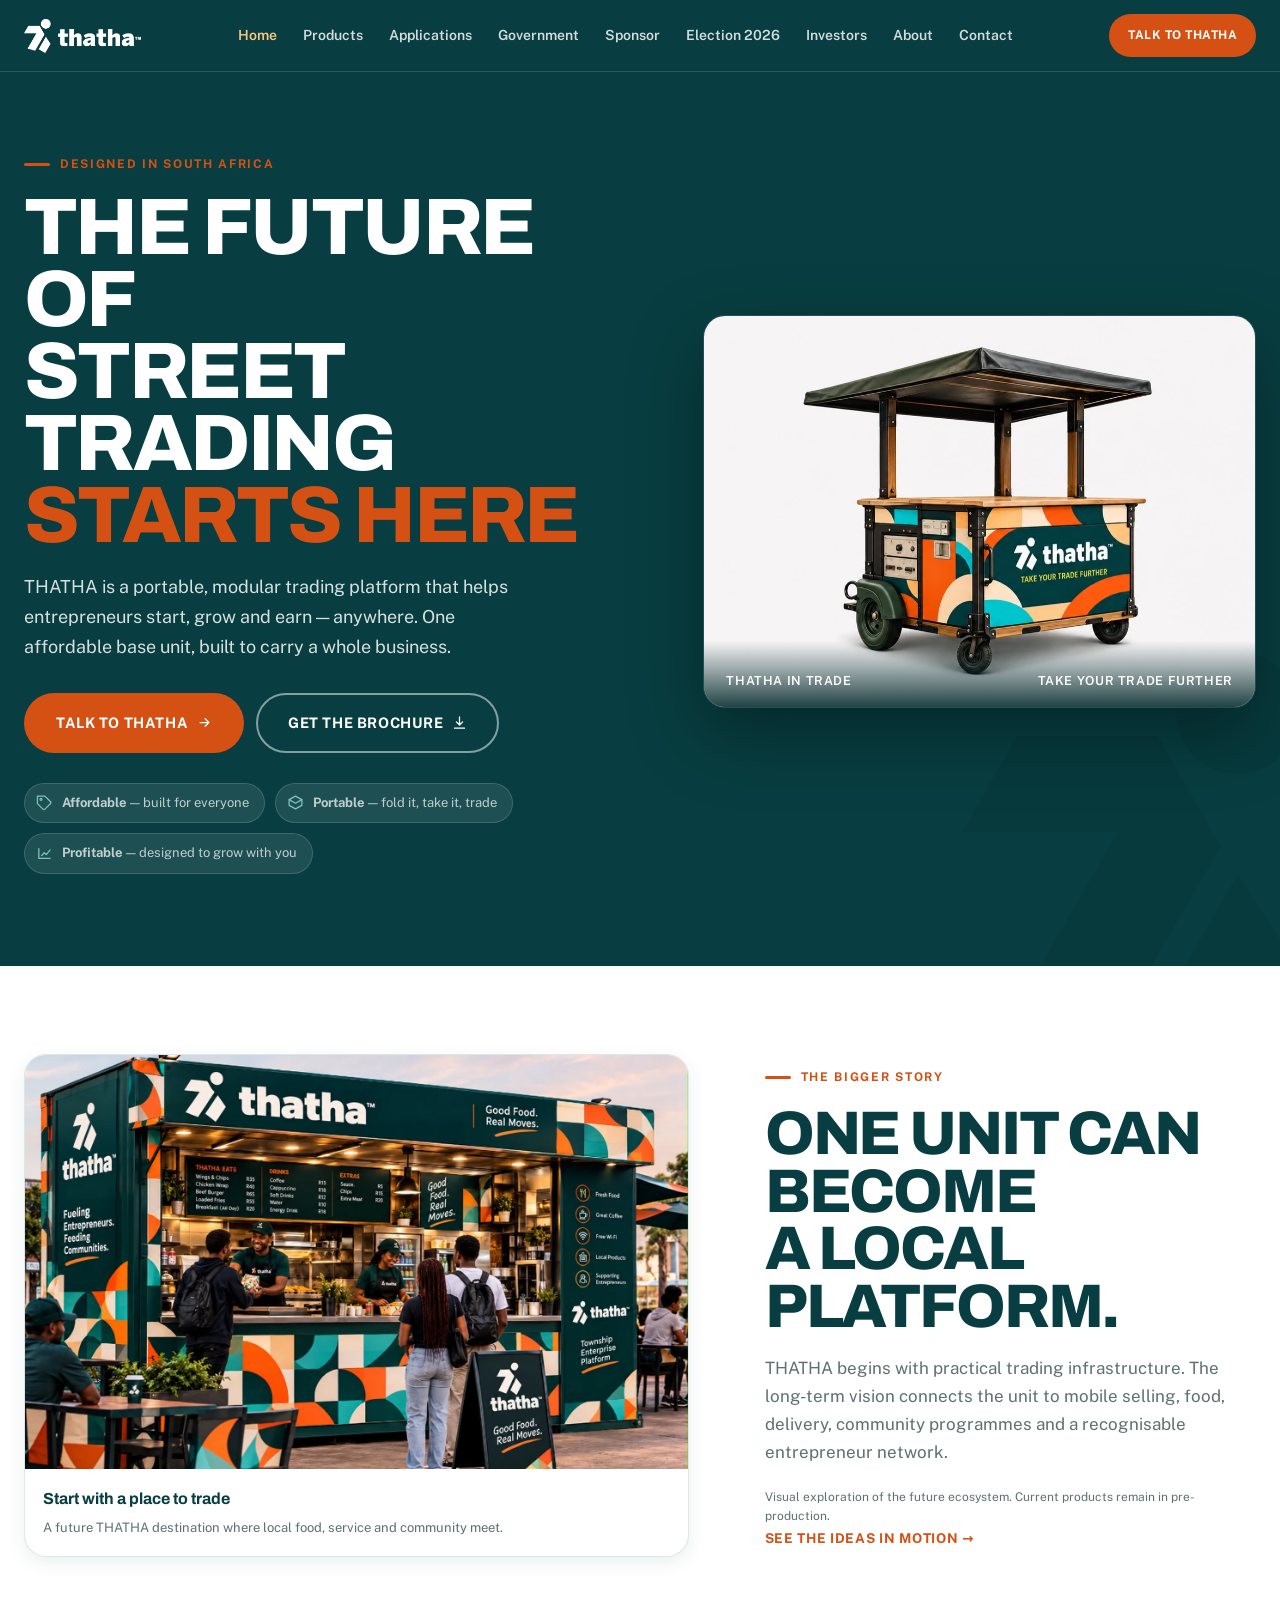
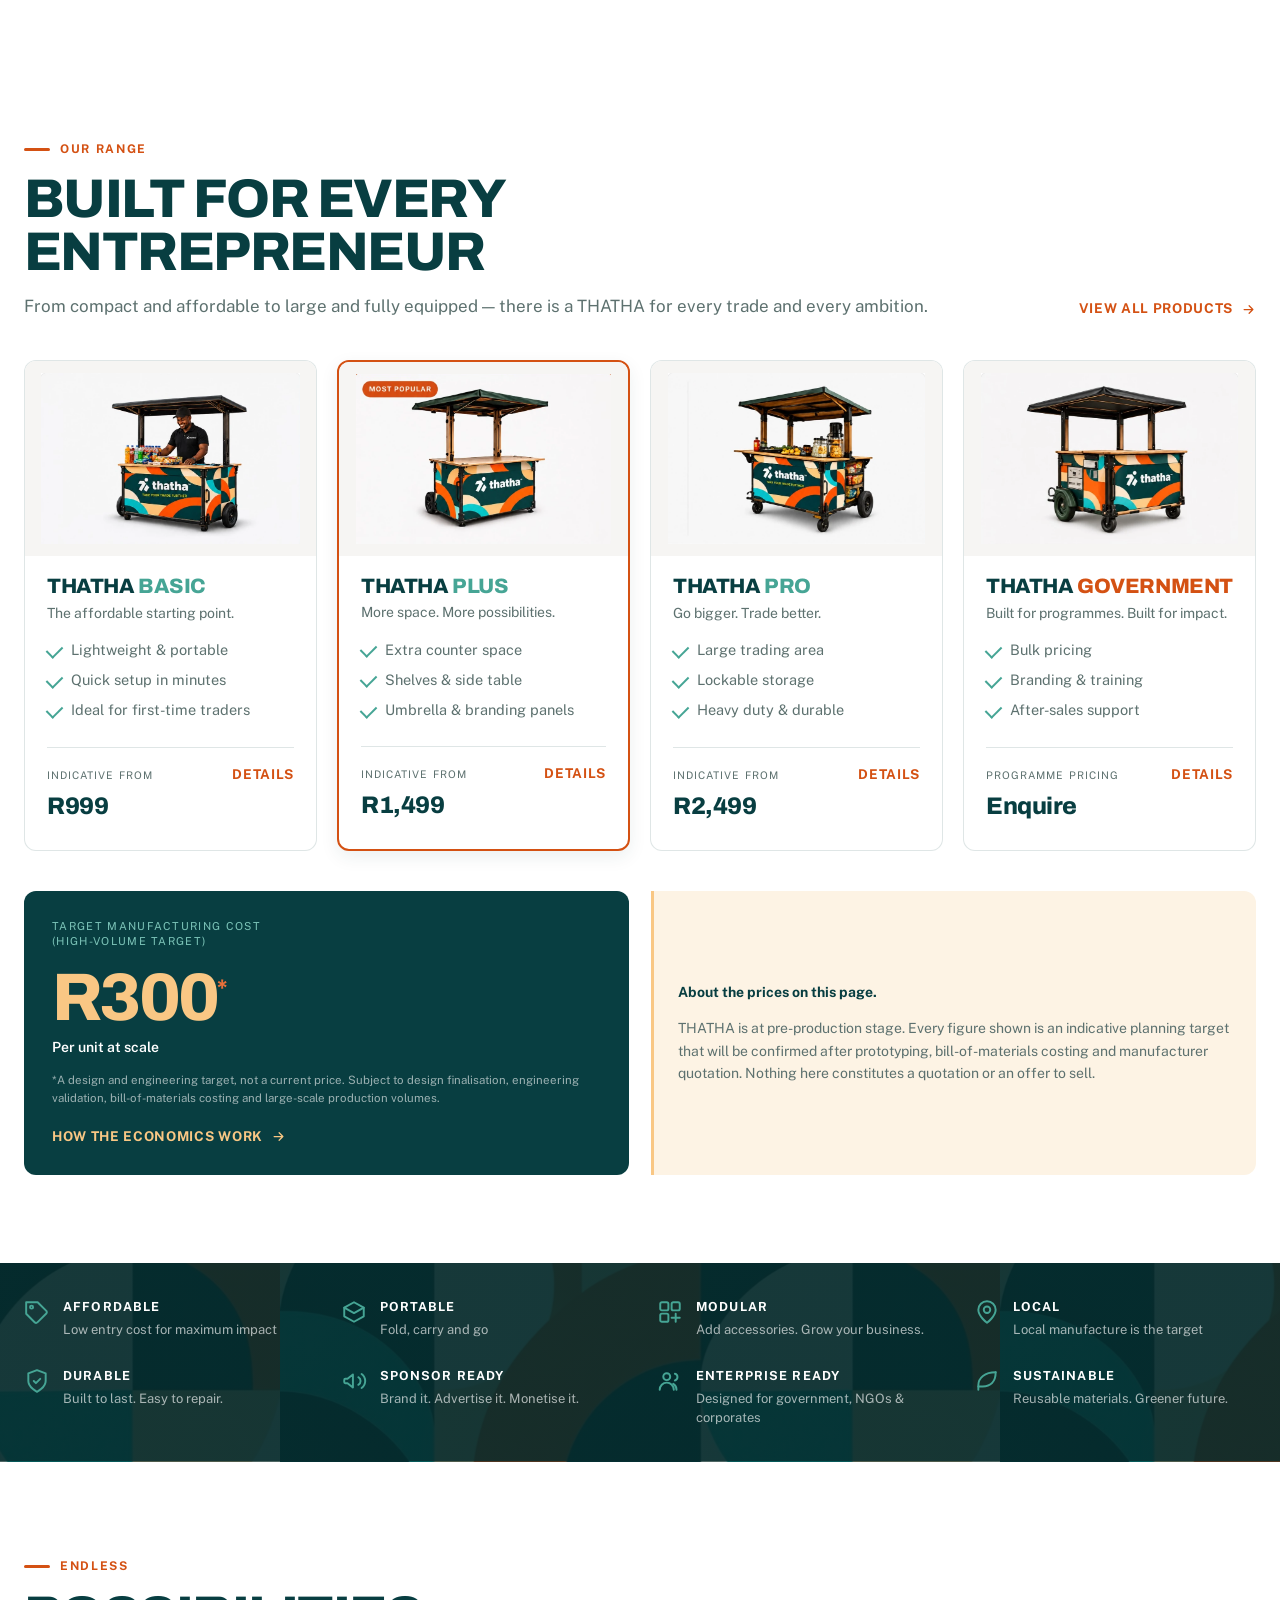
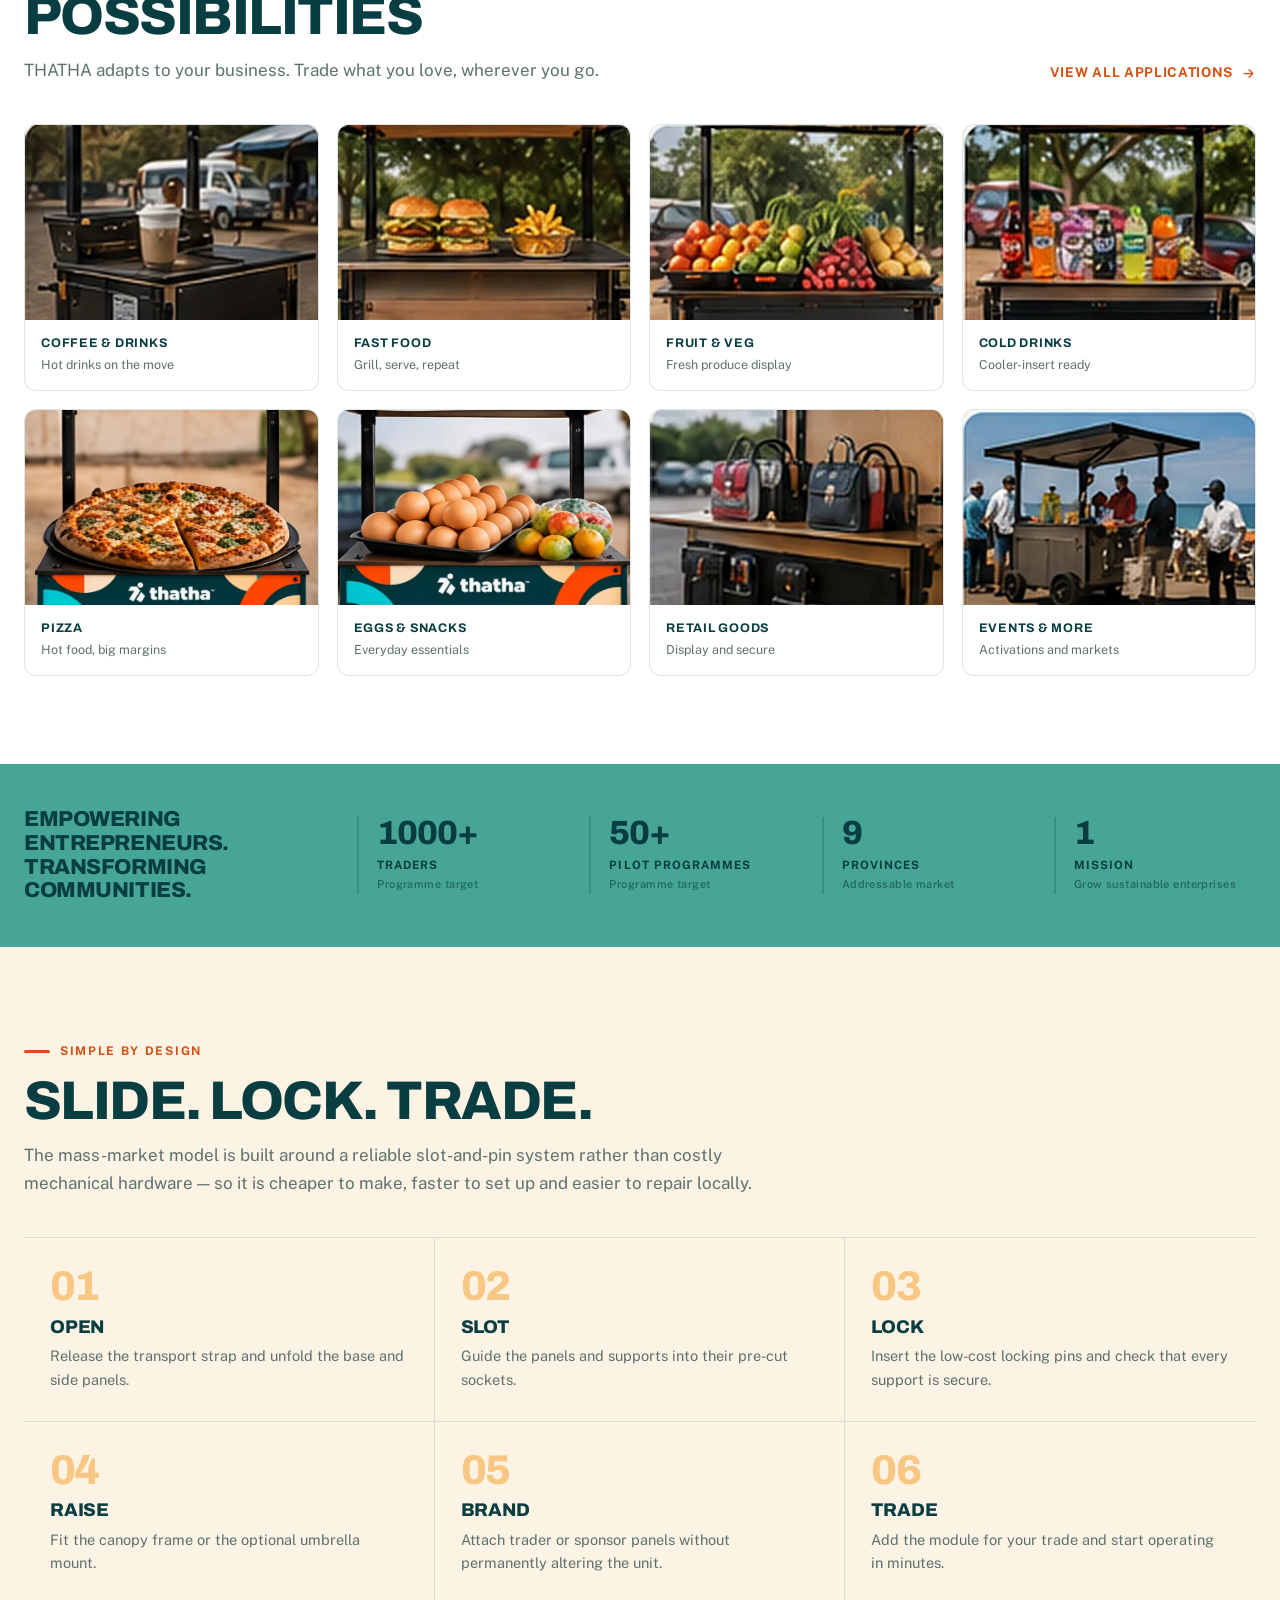
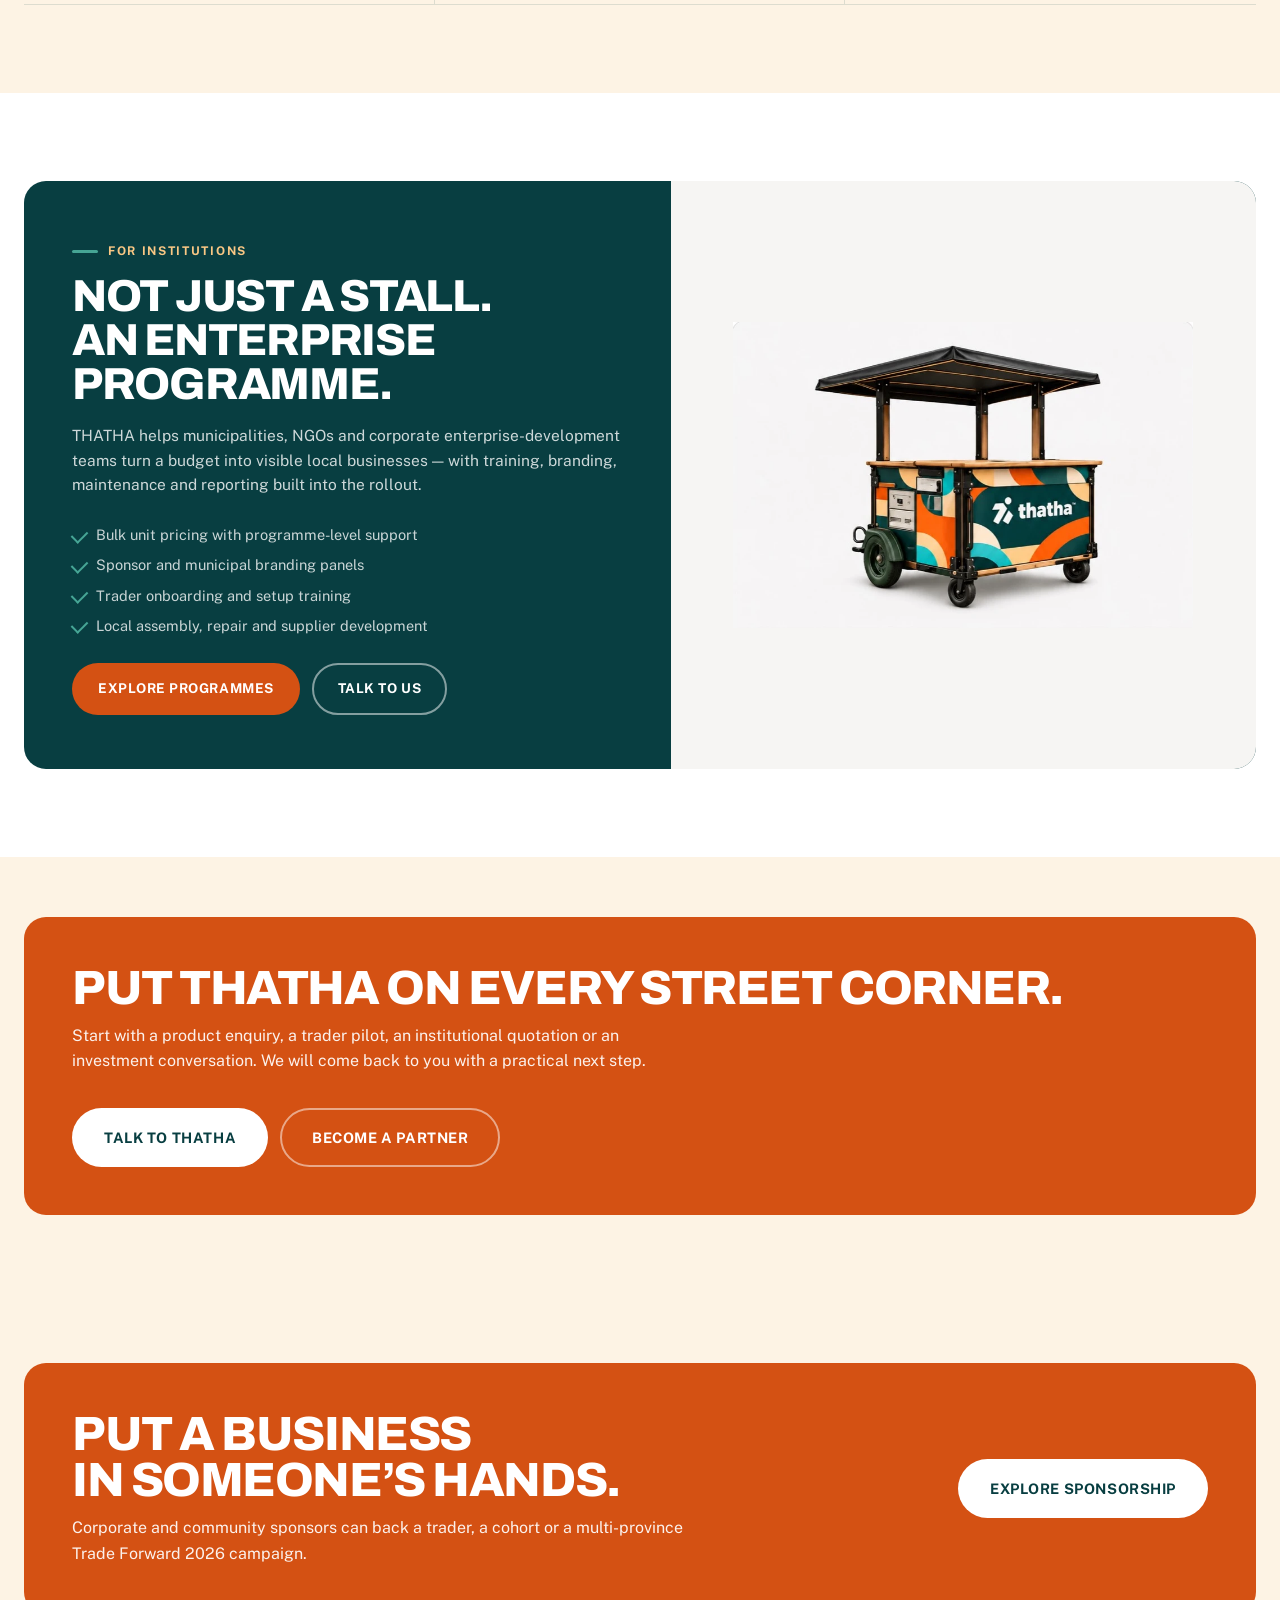
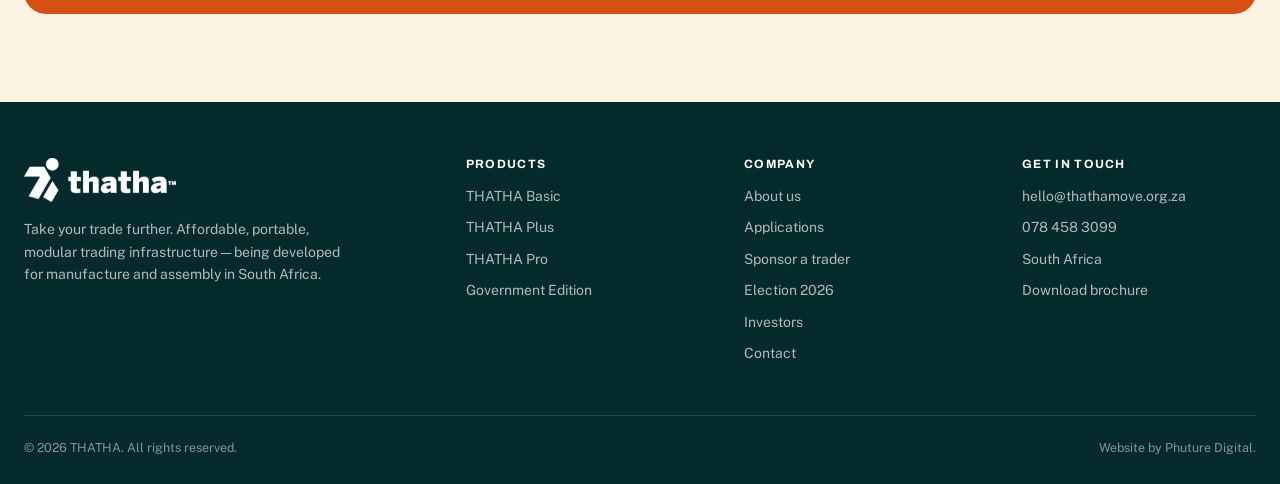
==== commit cd8dd85a: "Blend subtle brand pattern into homepage green value block" ====
--- a/index.html
+++ b/index.html
@@ -21,7 +21,7 @@
 <link rel="preconnect" href="https://fonts.googleapis.com" />
 <link rel="preconnect" href="https://fonts.gstatic.com" crossorigin />
 <link rel="stylesheet" href="https://fonts.googleapis.com/css2?family=Archivo:wght@600;700;800&family=Public+Sans:wght@400;500;600;700&display=swap" />
-<link rel="stylesheet" href="styles.css" />
+<link rel="stylesheet" href="styles.css?v=20261105-pattern" />
 
 <script type="application/ld+json">
 {
@@ -221,7 +221,7 @@
   </section>
 
   <!-- ================= VALUE STRIP ================= -->
-  <section class="value-strip">
+  <section class="value-strip value-strip-pattern">
     <div class="wrap value-grid">
       <div class="value-cell">
         <svg viewBox="0 0 24 24" fill="none" stroke="currentColor" stroke-width="1.8" stroke-linecap="round" stroke-linejoin="round"><path d="M20.6 13.4 12.6 21.4a2 2 0 0 1-2.8 0L2 13.6V3h10.6l8 8a2 2 0 0 1 0 2.4Z"/><circle cx="7" cy="7.5" r="1.4"/></svg>
--- a/styles.css
+++ b/styles.css
@@ -271,6 +271,12 @@
 
 /* ---------- value strip (8 icons on dark) -------------------------------- */
 .value-strip { background: var(--teal-deep); color: #fff; padding: 34px 0; }
+/* A low-opacity brand texture; the green overlay preserves text contrast. */
+.value-strip-pattern {
+  background-image: linear-gradient(rgba(5, 42, 44, .93), rgba(5, 42, 44, .93)), url("assets/brand-pattern.jpg");
+  background-size: auto, 720px auto;
+  background-position: center;
+}
 .value-grid { display: grid; grid-template-columns: repeat(4, 1fr); gap: 26px 34px; }
 .value-cell { display: flex; gap: 13px; align-items: flex-start; }
 .value-cell svg { width: 26px; height: 26px; color: var(--verdigris); flex: none; margin-top: 2px; }
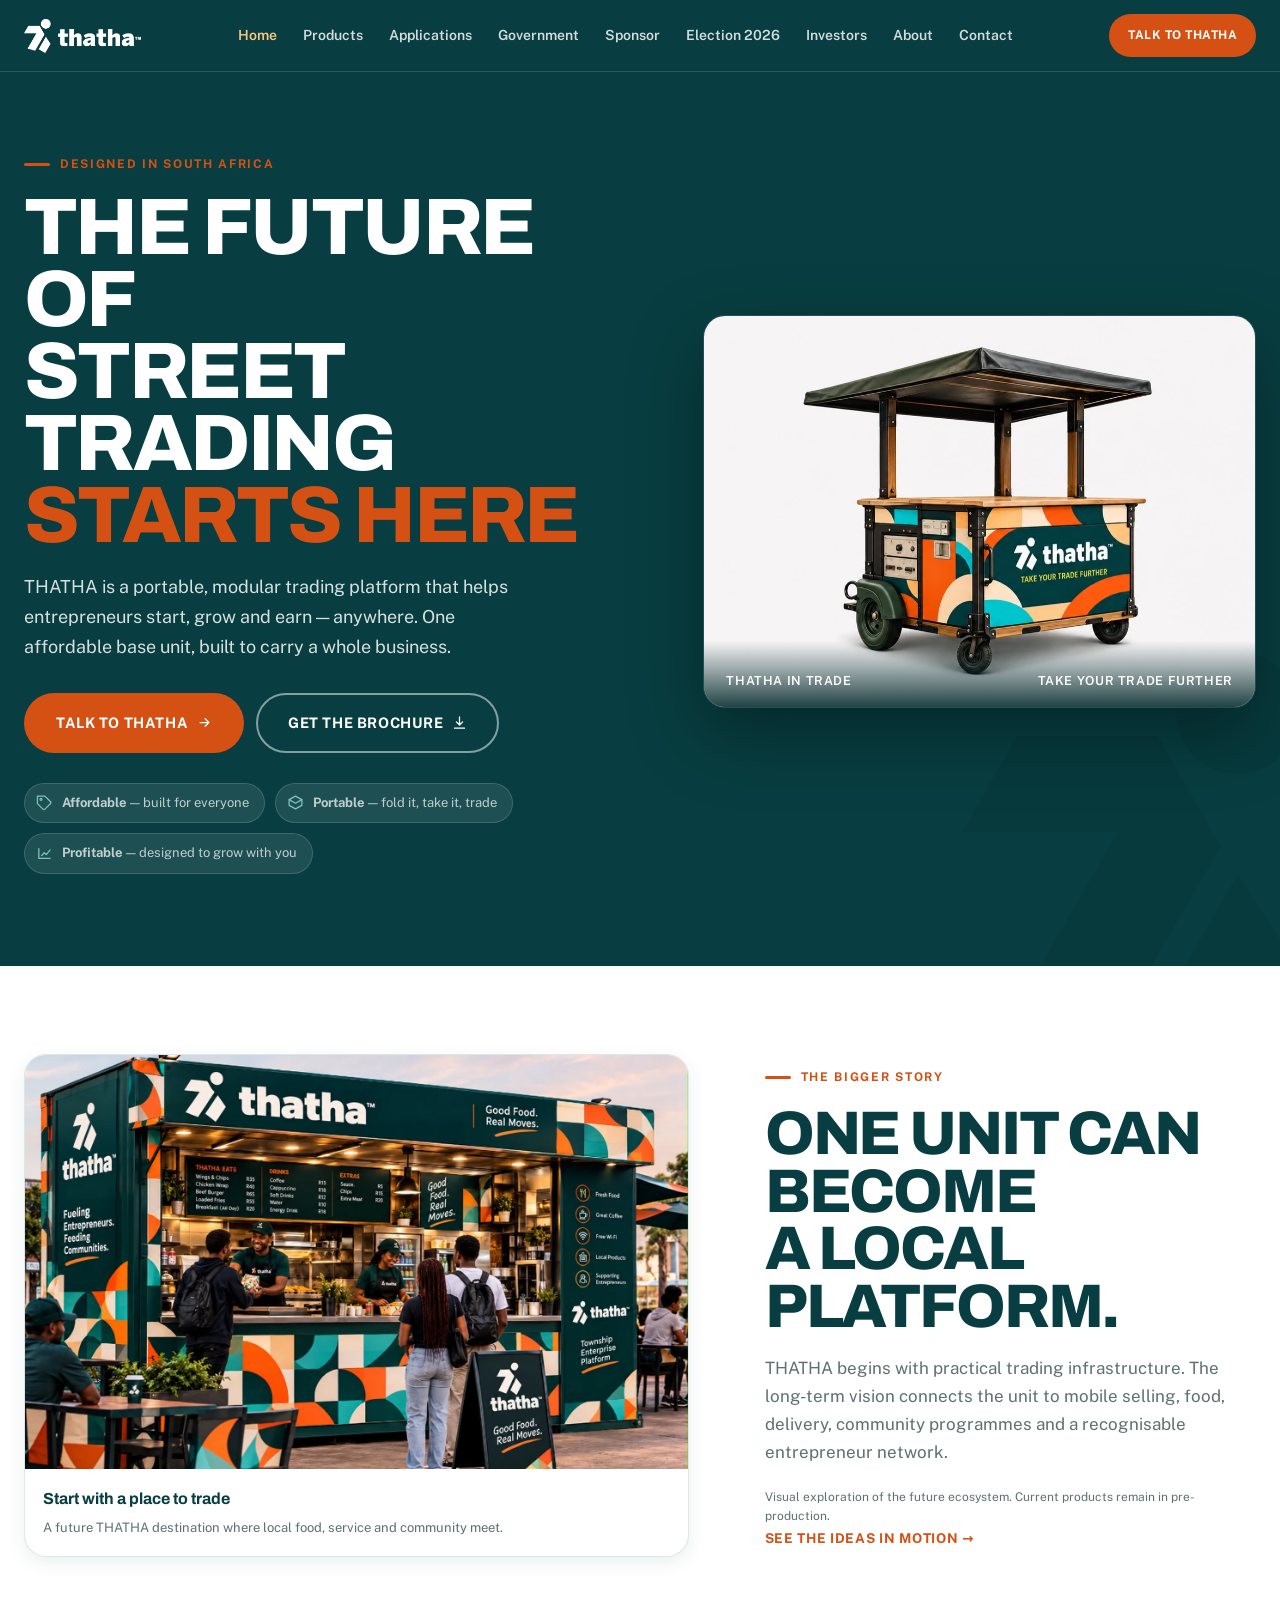
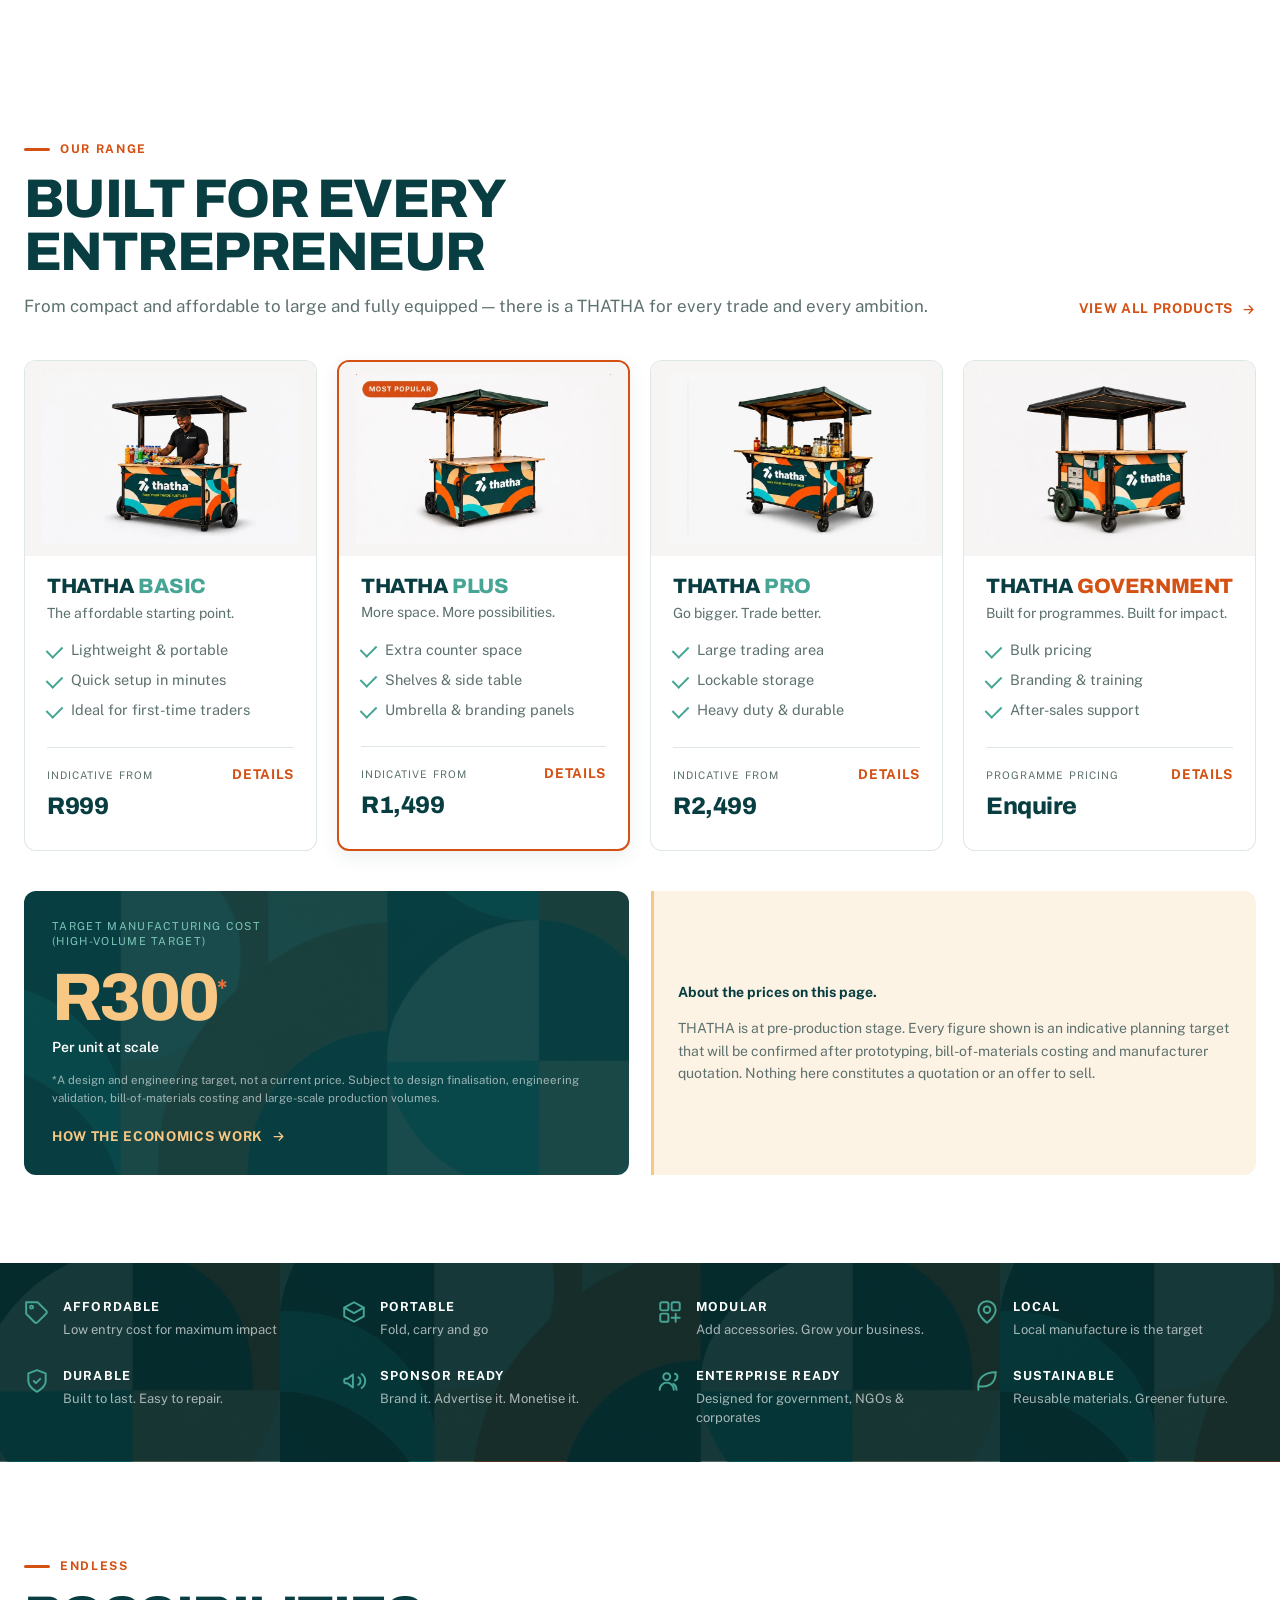
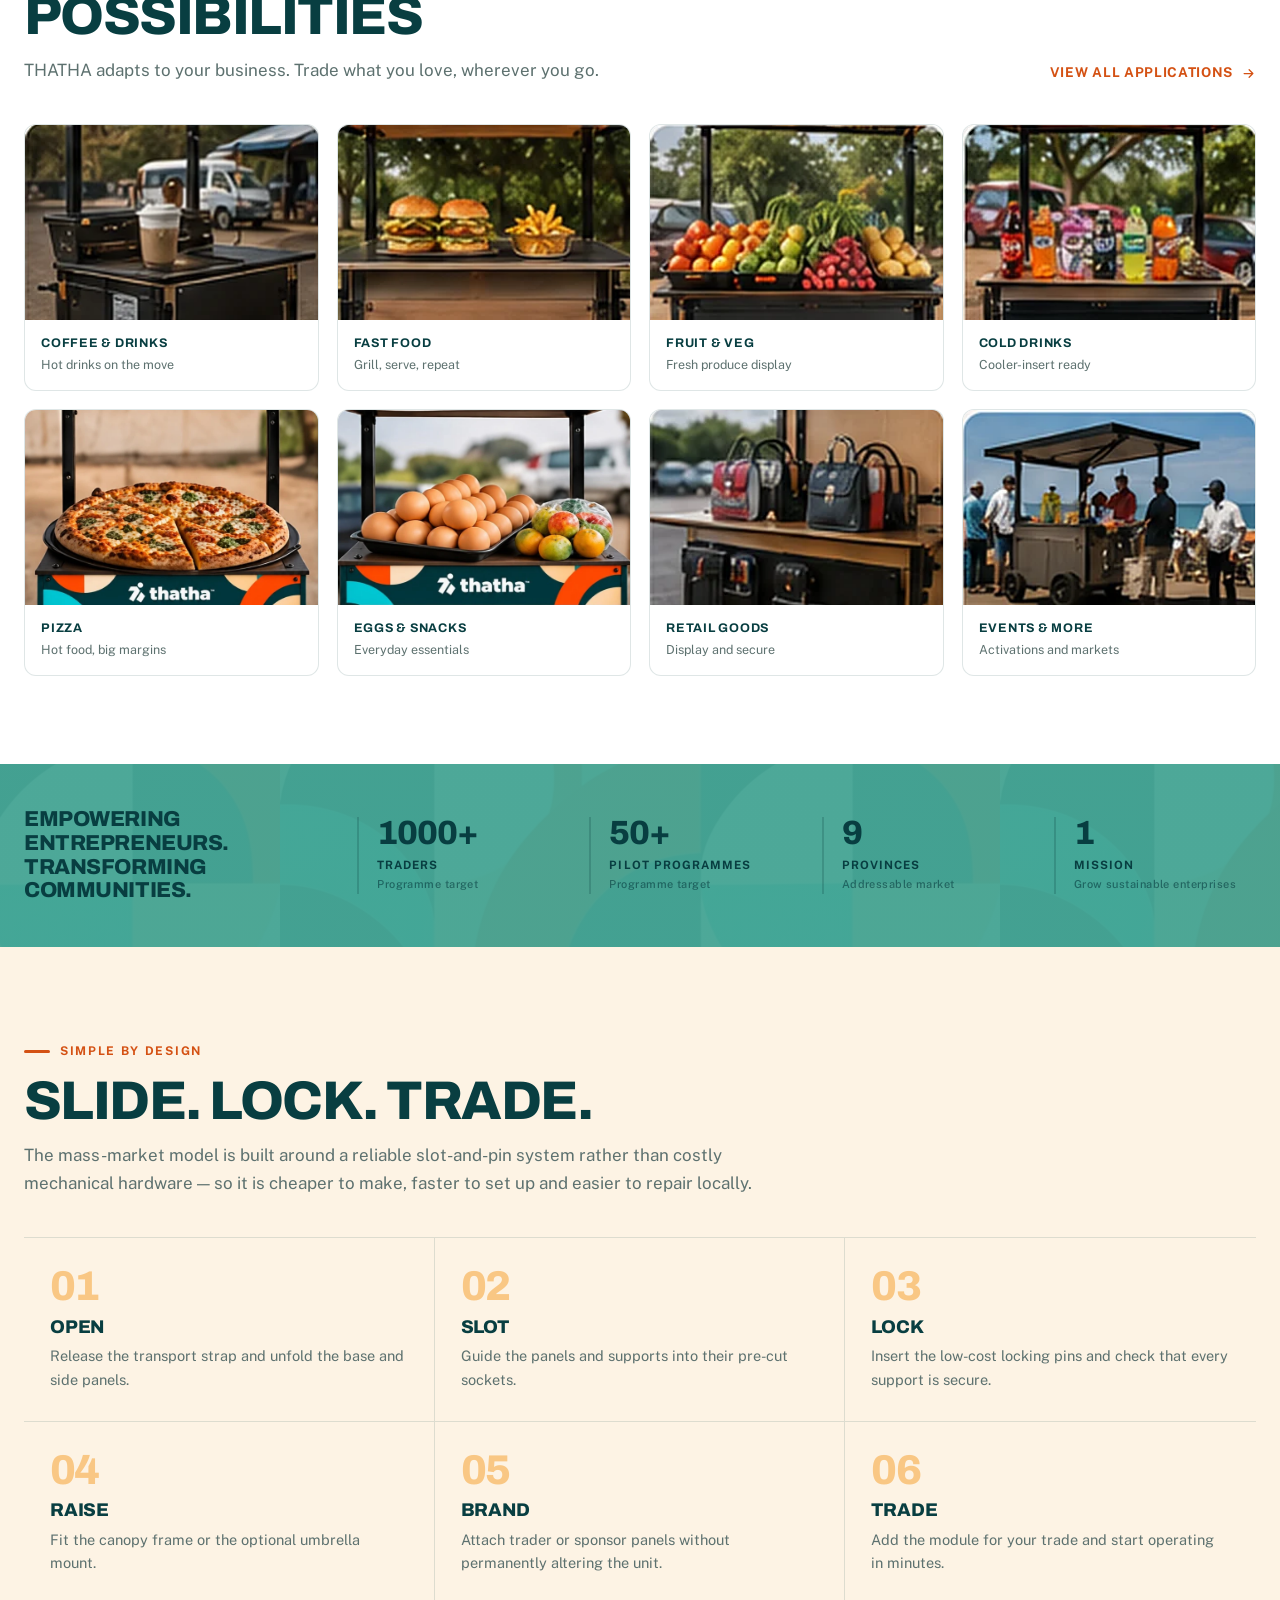
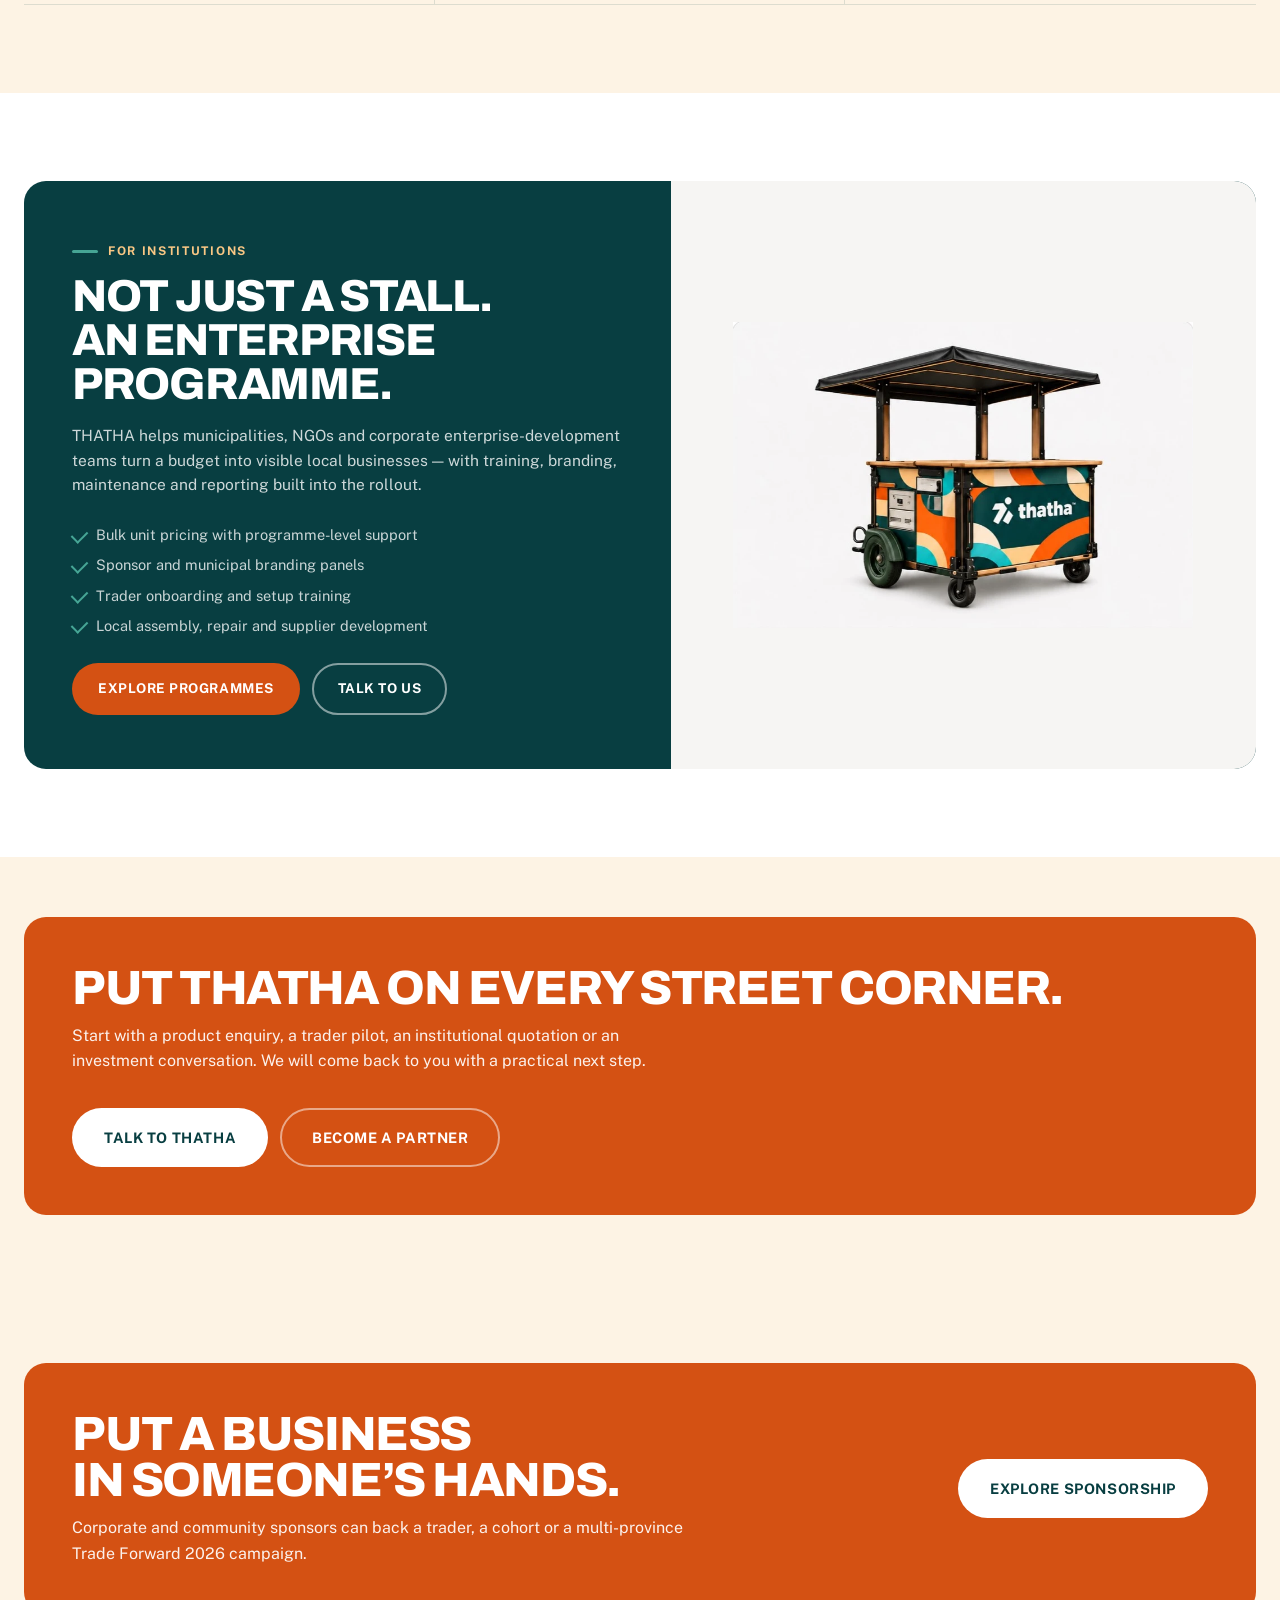
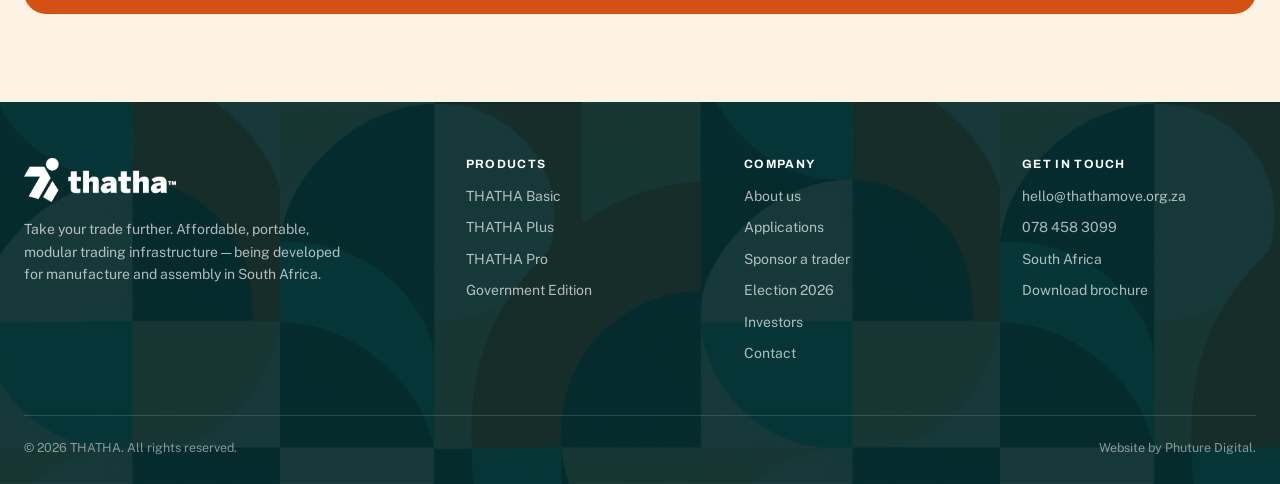
==== commit c54c1957: "Add automatically refreshed IEC results dashboard and shared brand texture" ====
--- a/index.html
+++ b/index.html
@@ -21,7 +21,7 @@
 <link rel="preconnect" href="https://fonts.googleapis.com" />
 <link rel="preconnect" href="https://fonts.gstatic.com" crossorigin />
 <link rel="stylesheet" href="https://fonts.googleapis.com/css2?family=Archivo:wght@600;700;800&family=Public+Sans:wght@400;500;600;700&display=swap" />
-<link rel="stylesheet" href="styles.css?v=20261105-pattern" />
+<link rel="stylesheet" href="styles.css?v=20261105-dashboard" />
 
 <script type="application/ld+json">
 {
@@ -420,6 +420,6 @@
   </div>
 </footer>
 
-<script src="site.js" defer></script>
+<script src="site.js?v=20261105-dashboard" defer></script>
 </body>
 </html>
--- a/styles.css
+++ b/styles.css
@@ -650,3 +650,42 @@
   body { background: #fff; }
 }
 
+
+/* Brand texture on green surfaces, kept soft for readable foreground content. */
+.band-teal, .band-deep, .value-strip, .cost-panel, .impact-hero, .stat-band, footer.site {
+  background-image: linear-gradient(rgba(5, 42, 44, .93), rgba(5, 42, 44, .93)), url("assets/brand-pattern.jpg");
+  background-size: auto, 720px auto;
+  background-position: center;
+}
+.band-teal, .cost-panel, .impact-hero {
+  background-image: linear-gradient(rgba(8, 62, 65, .93), rgba(8, 62, 65, .93)), url("assets/brand-pattern.jpg");
+}
+.stat-band {
+  background-image: linear-gradient(rgba(70, 165, 149, .96), rgba(70, 165, 149, .96)), url("assets/brand-pattern.jpg");
+}
+.election-dashboard { display: grid; grid-template-columns: 1.3fr 1fr; gap: 28px; align-items: start; margin-top: 28px; }
+.election-dashboard .card { min-width: 0; }
+.results-filter { display: grid; gap: 8px; font-weight: 600; }
+.results-filter select { padding: 12px 36px 12px 14px; border: 1px solid var(--line); border-radius: 6px; background: white; color: var(--teal); font: inherit; max-width: 100%; }
+.results-note { font-size: 13px; color: var(--muted); line-height: 1.6; margin-top: 18px; }
+.party-row, .count-row { padding: 18px 0; border-bottom: 1px solid var(--line); }
+.party-heading { display: flex; justify-content: space-between; align-items: baseline; gap: 18px; font-size: 13px; }
+.party-heading strong { overflow-wrap: anywhere; }
+.party-heading span { flex: none; font-weight: 700; }
+.party-row small, .count-row small { display: block; color: var(--muted); font-size: 12px; line-height: 1.6; }
+.party-row meter, .count-row progress { width: 100%; height: 12px; margin: 9px 0; accent-color: var(--verdigris); border: 0; border-radius: 20px; overflow: hidden; display: block; background: var(--cream); }
+meter::-webkit-meter-bar { background: var(--cream); border: 0; }
+meter::-webkit-meter-optimum-value, progress::-webkit-progress-value { background: var(--verdigris); }
+progress::-webkit-progress-bar { background: var(--cream); }
+meter::-moz-meter-bar, progress::-moz-progress-bar { background: var(--verdigris); }
+.results-heading { margin-top: 56px; }
+.council-grid { grid-template-columns: repeat(4, 1fr); }
+.council-grid small { display: block; font-size: 12px; line-height: 1.6; color: var(--muted); margin-top: 12px; }
+.results-details { margin: 32px 0; padding: 20px 0; border-block: 1px solid var(--line); }
+.results-details summary { cursor: pointer; font-weight: 700; padding: 8px 0; }
+.results-details .results-grid { margin-top: 20px; }
+@media (max-width: 800px) {
+  .election-dashboard { grid-template-columns: 1fr; }
+  .council-grid { grid-template-columns: repeat(2, 1fr); }
+}
+@media (max-width: 420px) { .council-grid { grid-template-columns: 1fr; } }
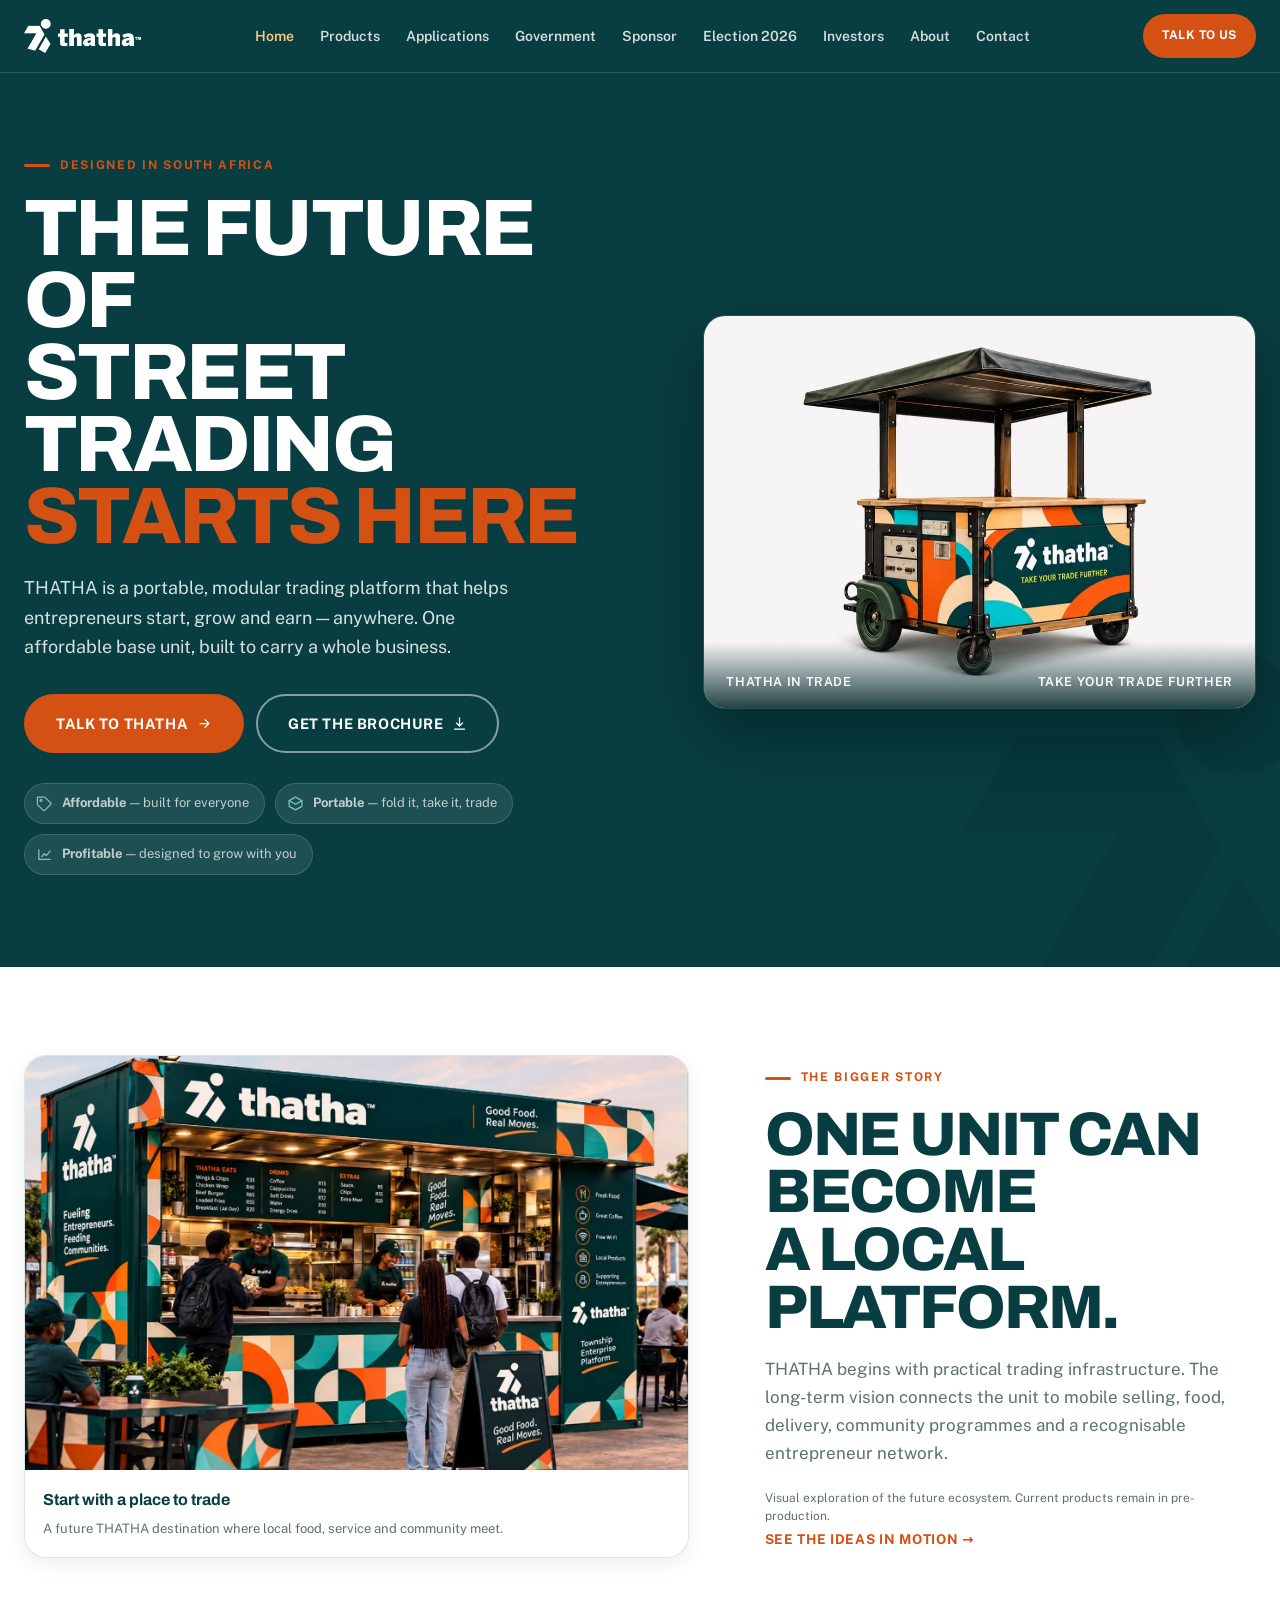
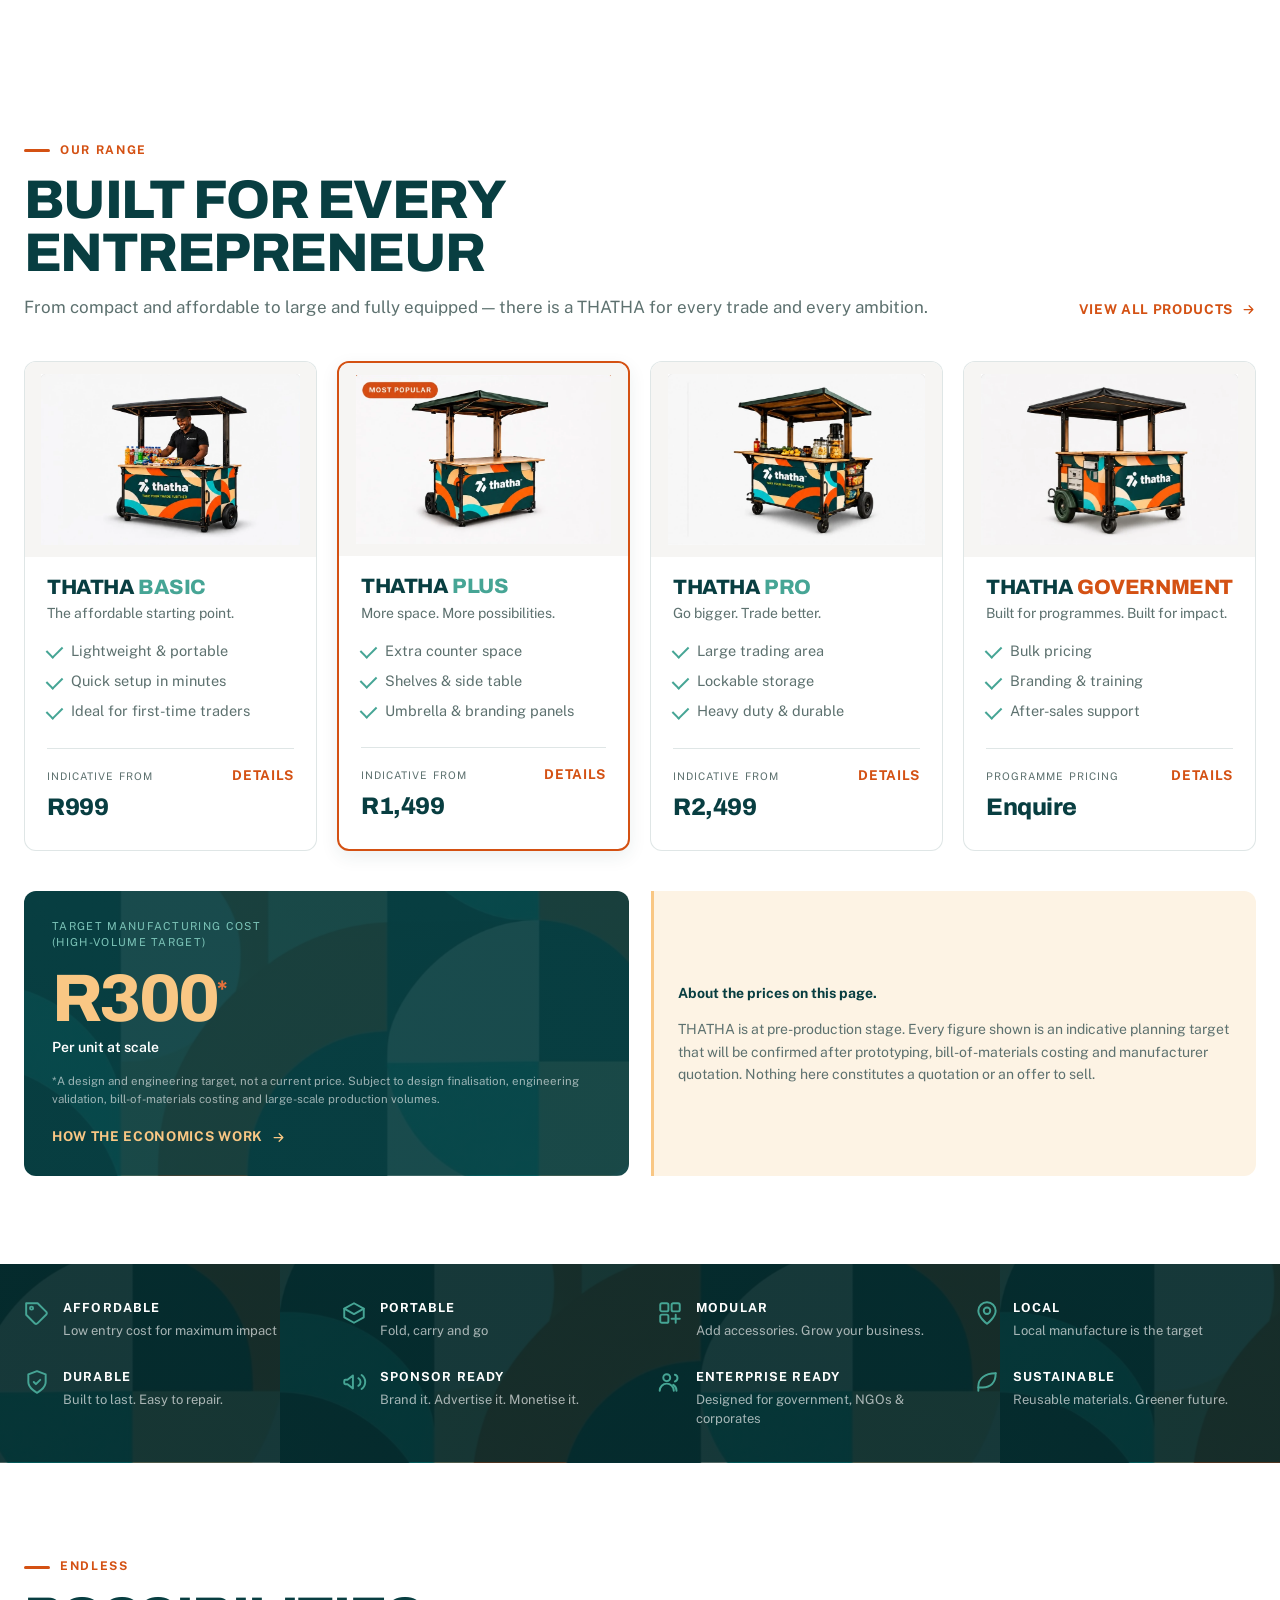
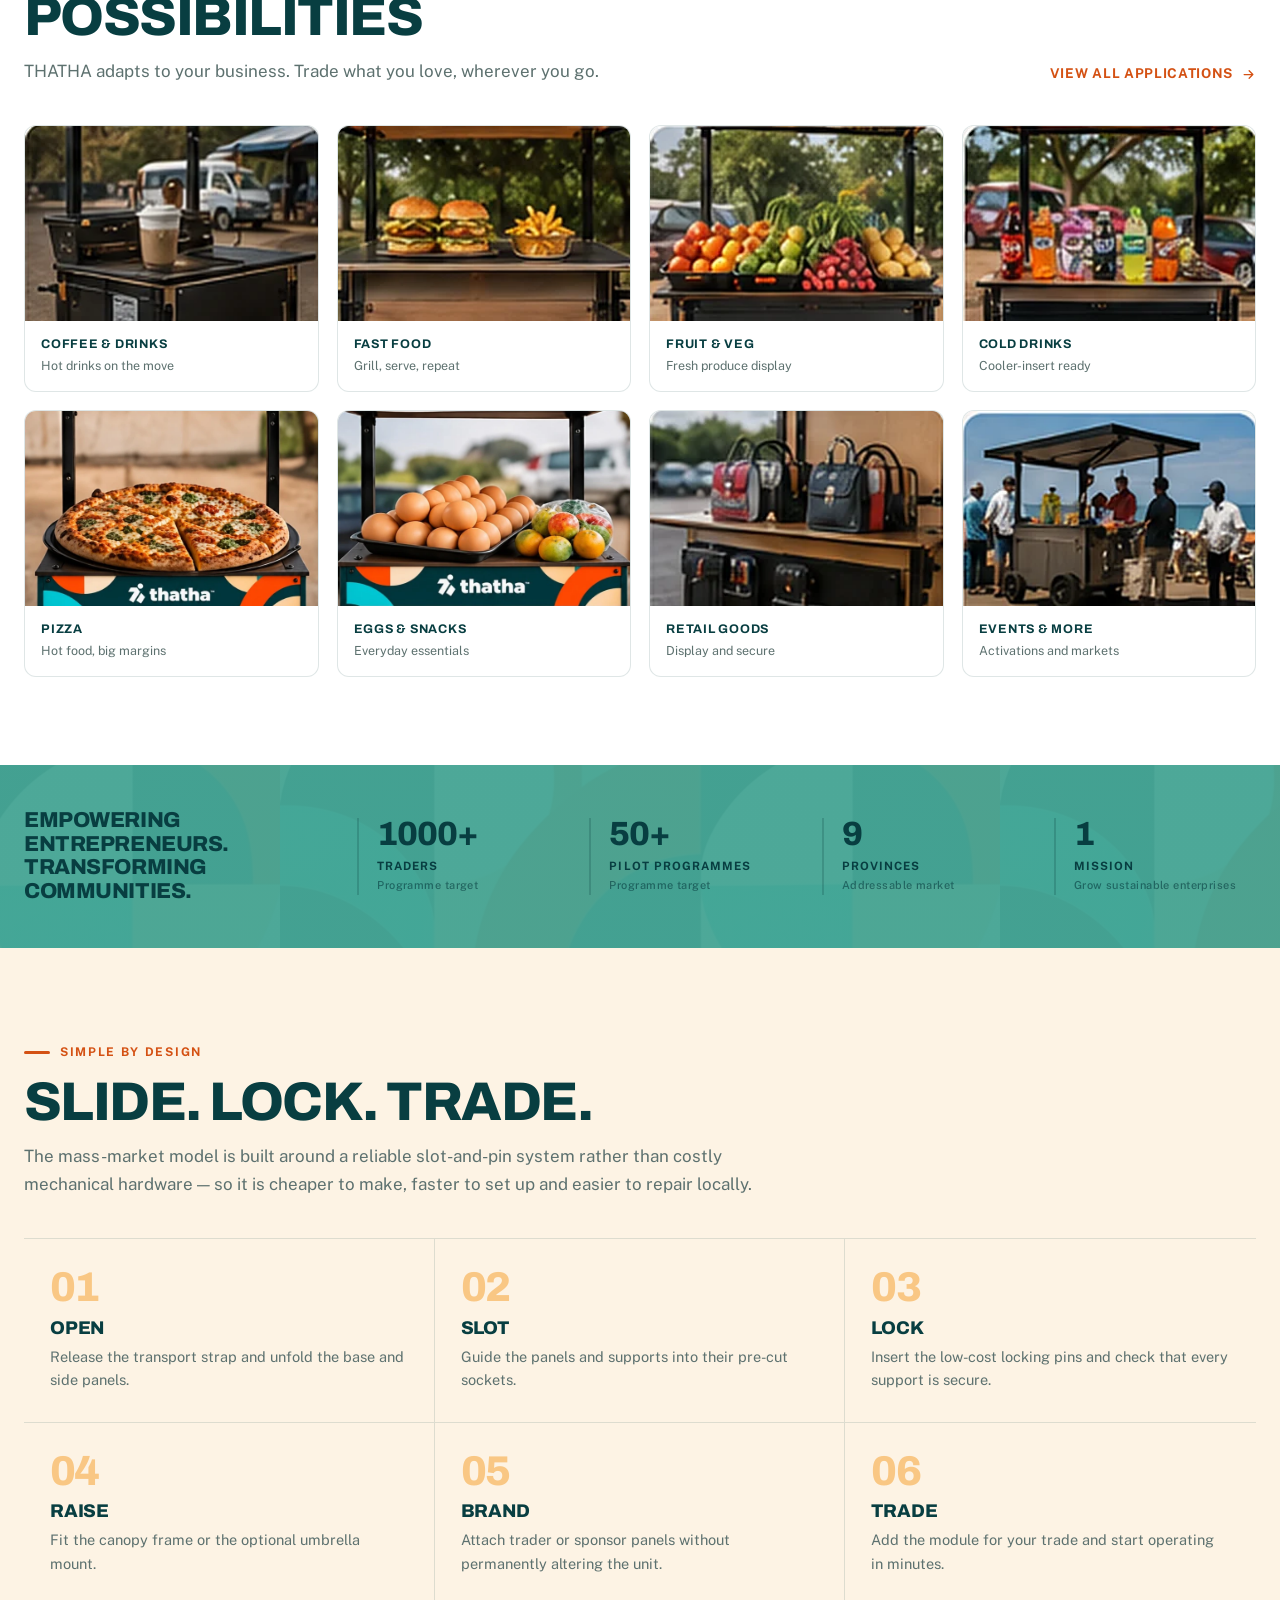
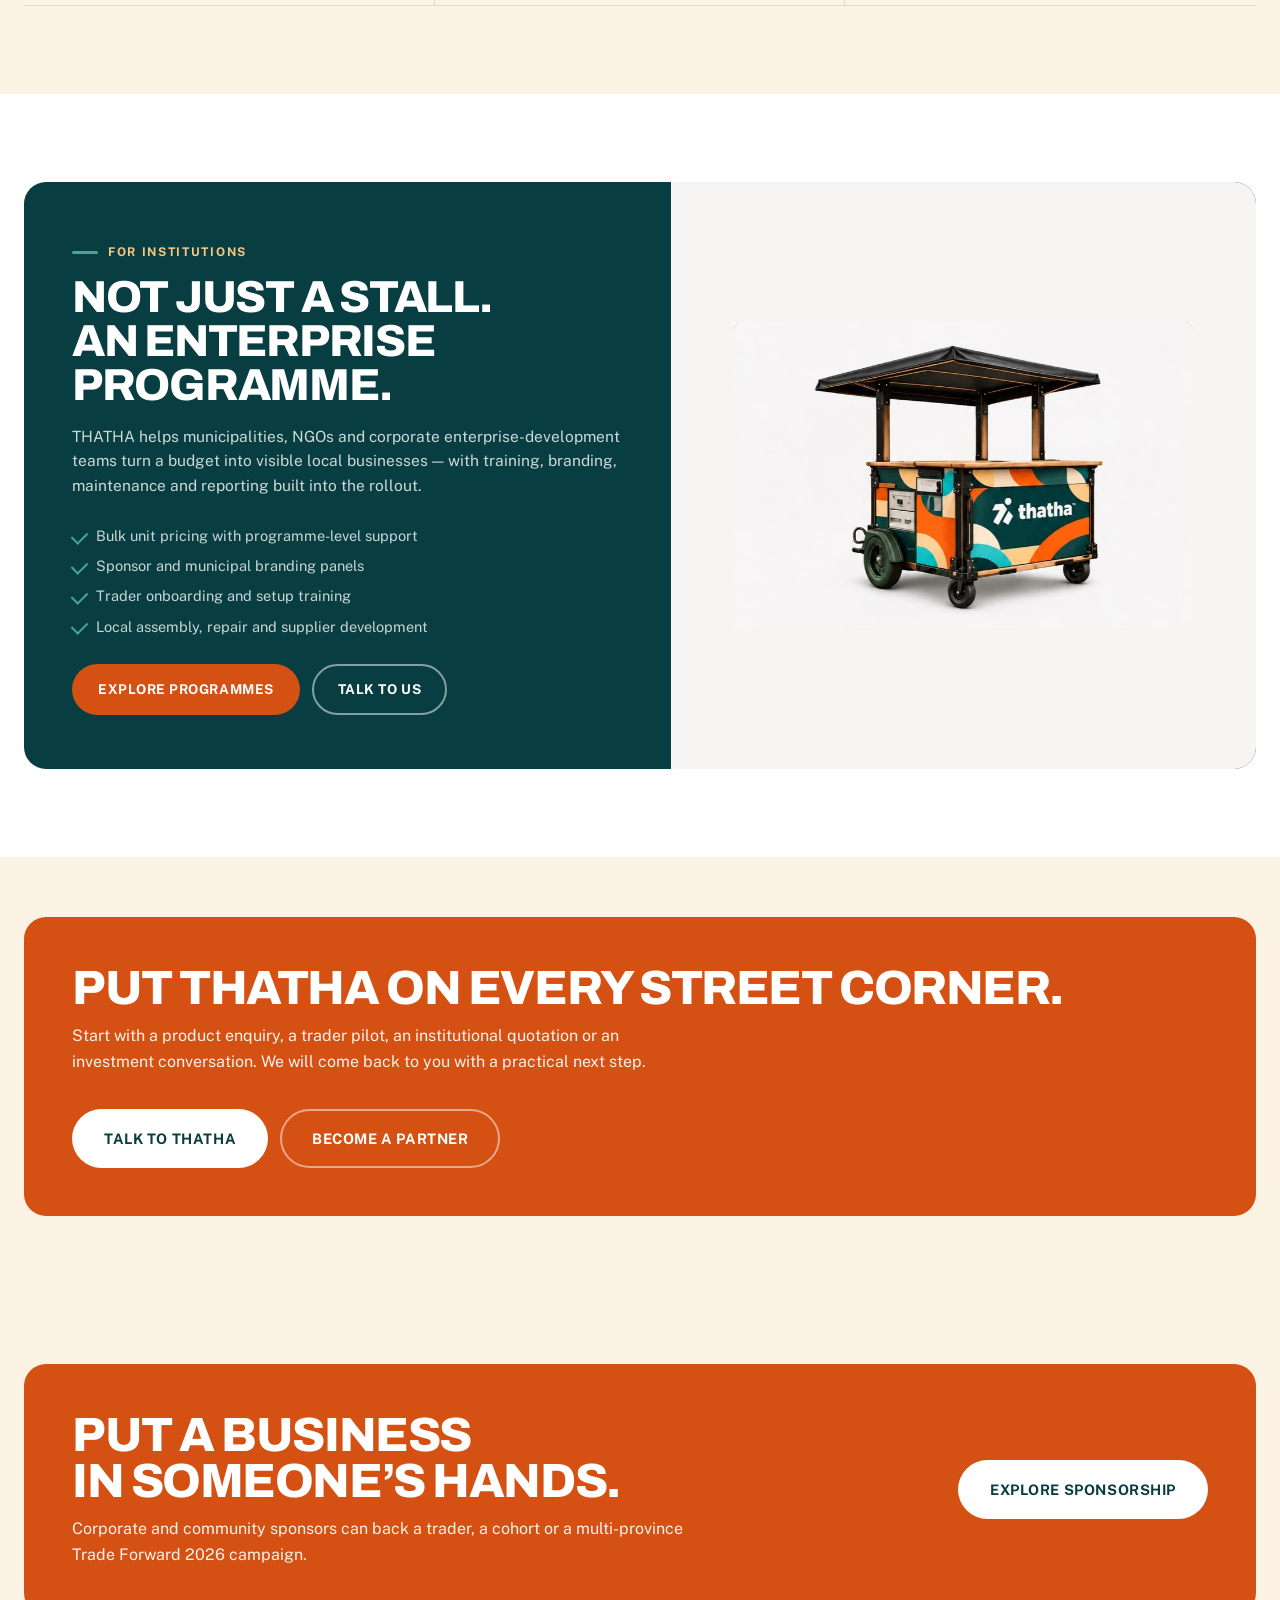
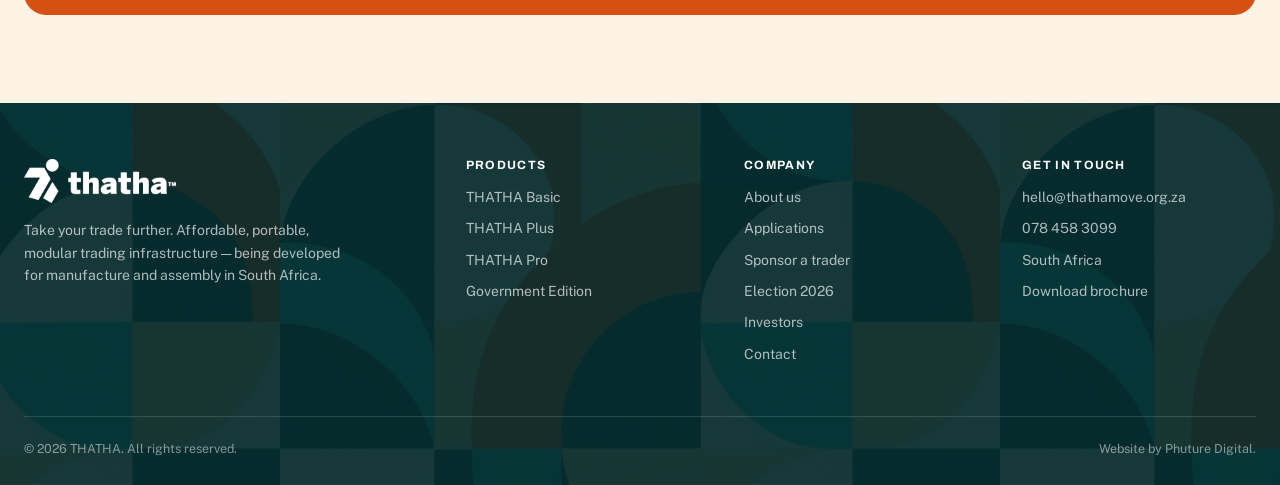
==== commit 30fc916c: "Focus header CTA on Thatha enquiries and improve mobile navigation and touch targets" ====
--- a/index.html
+++ b/index.html
@@ -21,7 +21,7 @@
 <link rel="preconnect" href="https://fonts.googleapis.com" />
 <link rel="preconnect" href="https://fonts.gstatic.com" crossorigin />
 <link rel="stylesheet" href="https://fonts.googleapis.com/css2?family=Archivo:wght@600;700;800&family=Public+Sans:wght@400;500;600;700&display=swap" />
-<link rel="stylesheet" href="styles.css?v=20261105-dashboard" />
+<link rel="stylesheet" href="styles.css?v=20261105-mobile" />
 
 <script type="application/ld+json">
 {
@@ -62,7 +62,7 @@
       <a href="contact.html">Contact</a>
     </div>
     <div class="nav-actions">
-      <a class="btn btn-primary btn-sm" href="contact.html">Talk to THATHA</a>
+      <a class="btn btn-primary btn-sm" href="contact.html#enquiry">Talk to us</a>
       <button class="nav-toggle" type="button" aria-label="Menu" aria-expanded="false" aria-controls="nav-links">
         <svg viewBox="0 0 24 24" fill="none" stroke="currentColor" stroke-width="2" stroke-linecap="round"><path d="M3 6h18M3 12h18M3 18h18"/></svg>
       </button>
@@ -420,6 +420,6 @@
   </div>
 </footer>
 
-<script src="site.js?v=20261105-dashboard" defer></script>
+<script src="site.js?v=20261105-mobile" defer></script>
 </body>
 </html>
--- a/styles.css
+++ b/styles.css
@@ -689,3 +689,25 @@
   .council-grid { grid-template-columns: repeat(2, 1fr); }
 }
 @media (max-width: 420px) { .council-grid { grid-template-columns: 1fr; } }
+
+/* Mobile navigation and enquiry actions stay usable on narrow/short screens. */
+html { scroll-padding-top: 96px; }
+.btn { min-height: 44px; max-width: 100%; white-space: normal; text-align: center; }
+.nav-actions > .btn { white-space: nowrap; }
+.nav-toggle { min-width: 44px; min-height: 44px; align-items: center; justify-content: center; }
+@media (max-width: 1120px) {
+  .nav-links.open { max-height: calc(100dvh - 80px); overflow-y: auto; overscroll-behavior: contain; }
+}
+@media (max-width: 640px) {
+  .nav-inner { gap: 8px; padding-block: 10px; }
+  .nav-logo { flex-shrink: 0; }
+  .nav-logo img { height: 29px; }
+  .nav-actions { gap: 8px; }
+  .nav-actions > .btn { padding: 10px 14px; font-size: 11px; letter-spacing: .02em; }
+  .btn-row, .election-actions { align-items: stretch; }
+  .btn-row > .btn, .election-actions > .btn, .cta-band > .btn { width: 100%; }
+  .results-filter { width: 100%; }
+  .results-filter select { font-size: 16px; min-height: 48px; width: 100%; }
+  .field input, .field select, .field textarea { min-width: 0; max-width: 100%; }
+  .check { padding-block: 8px; }
+}
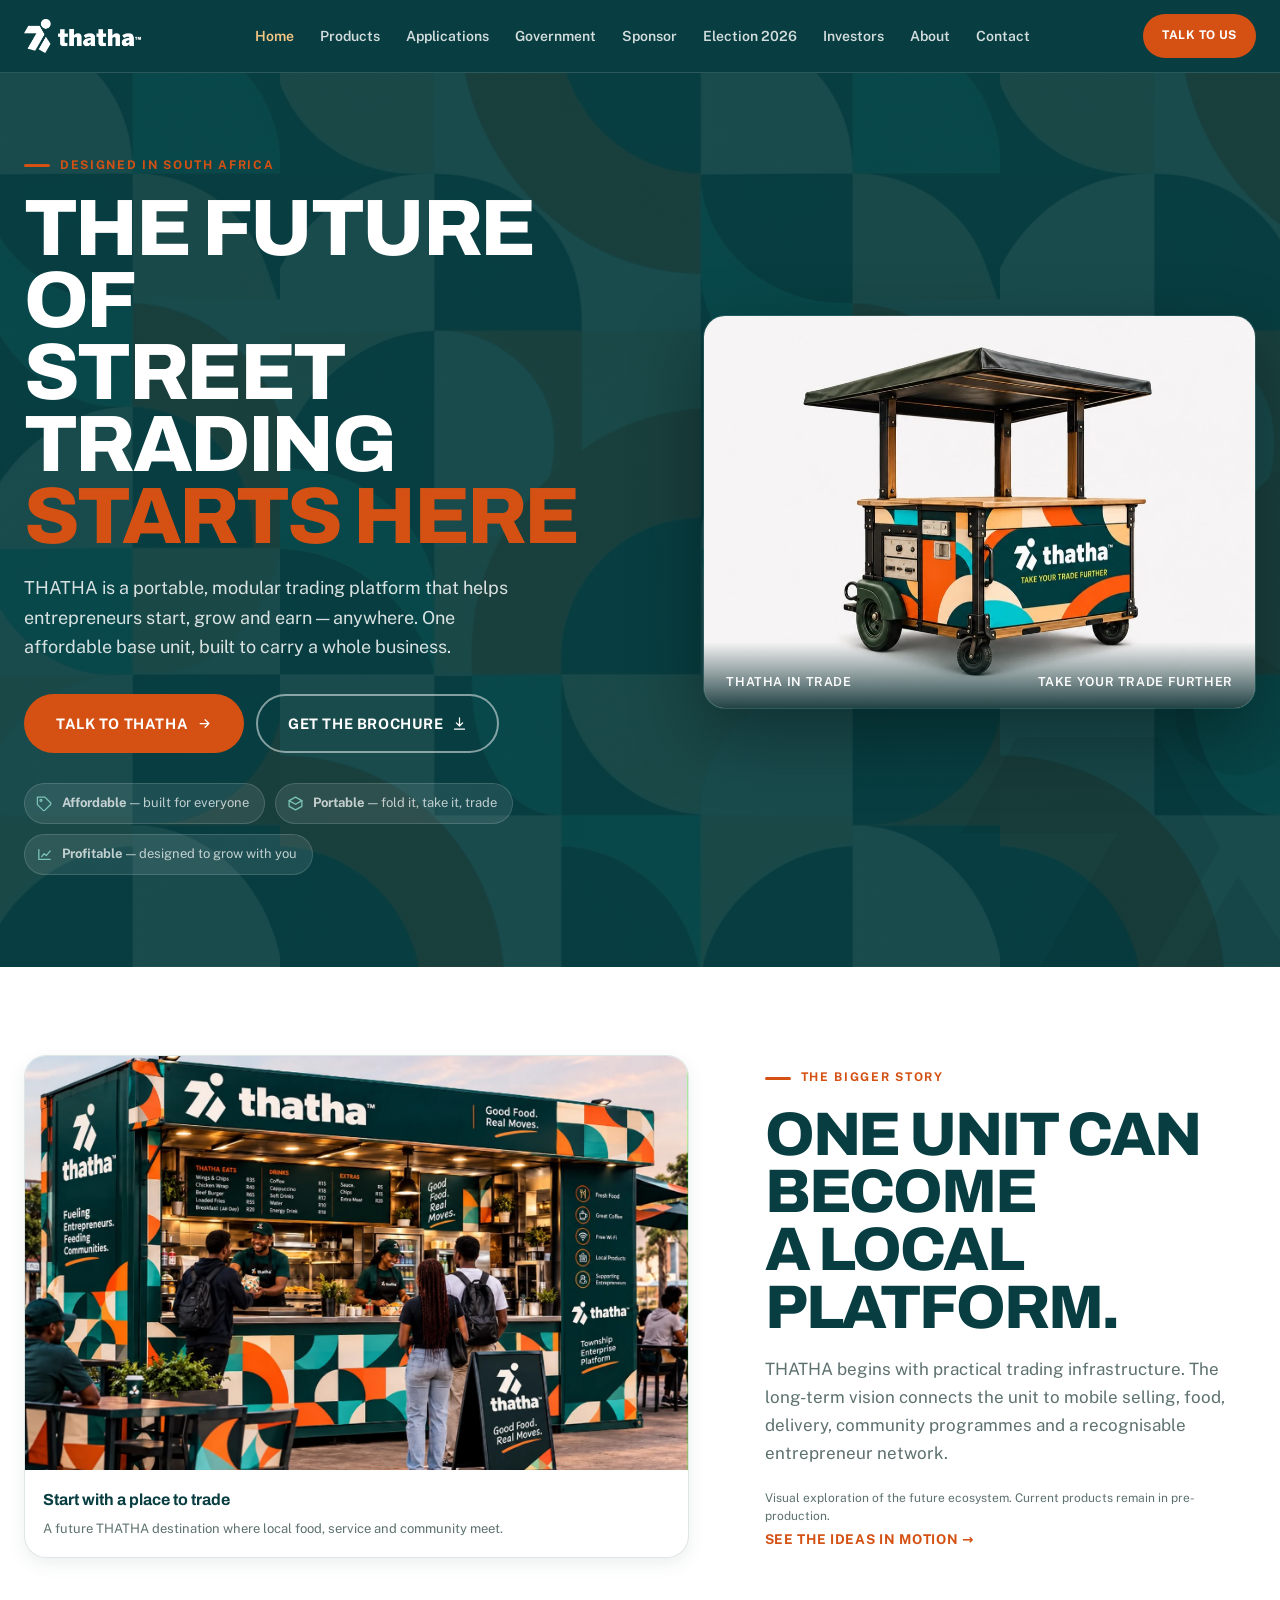
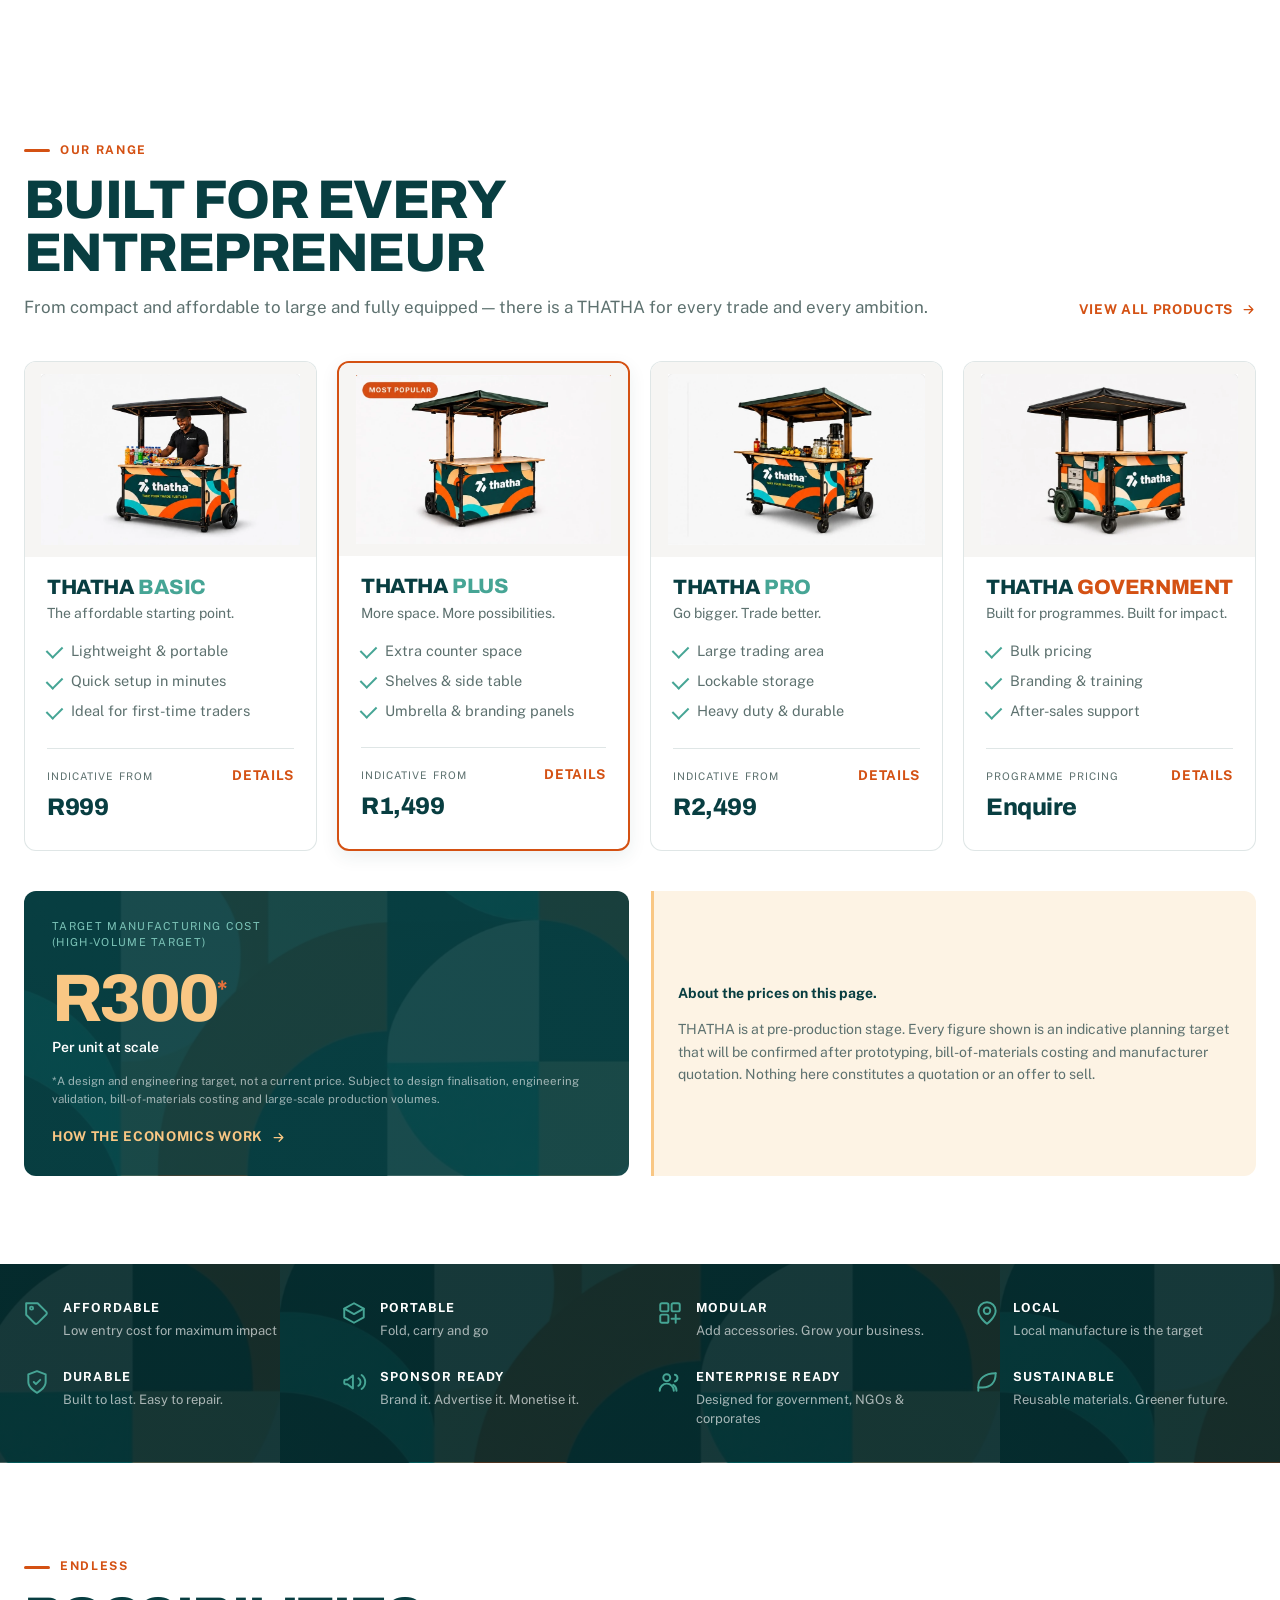
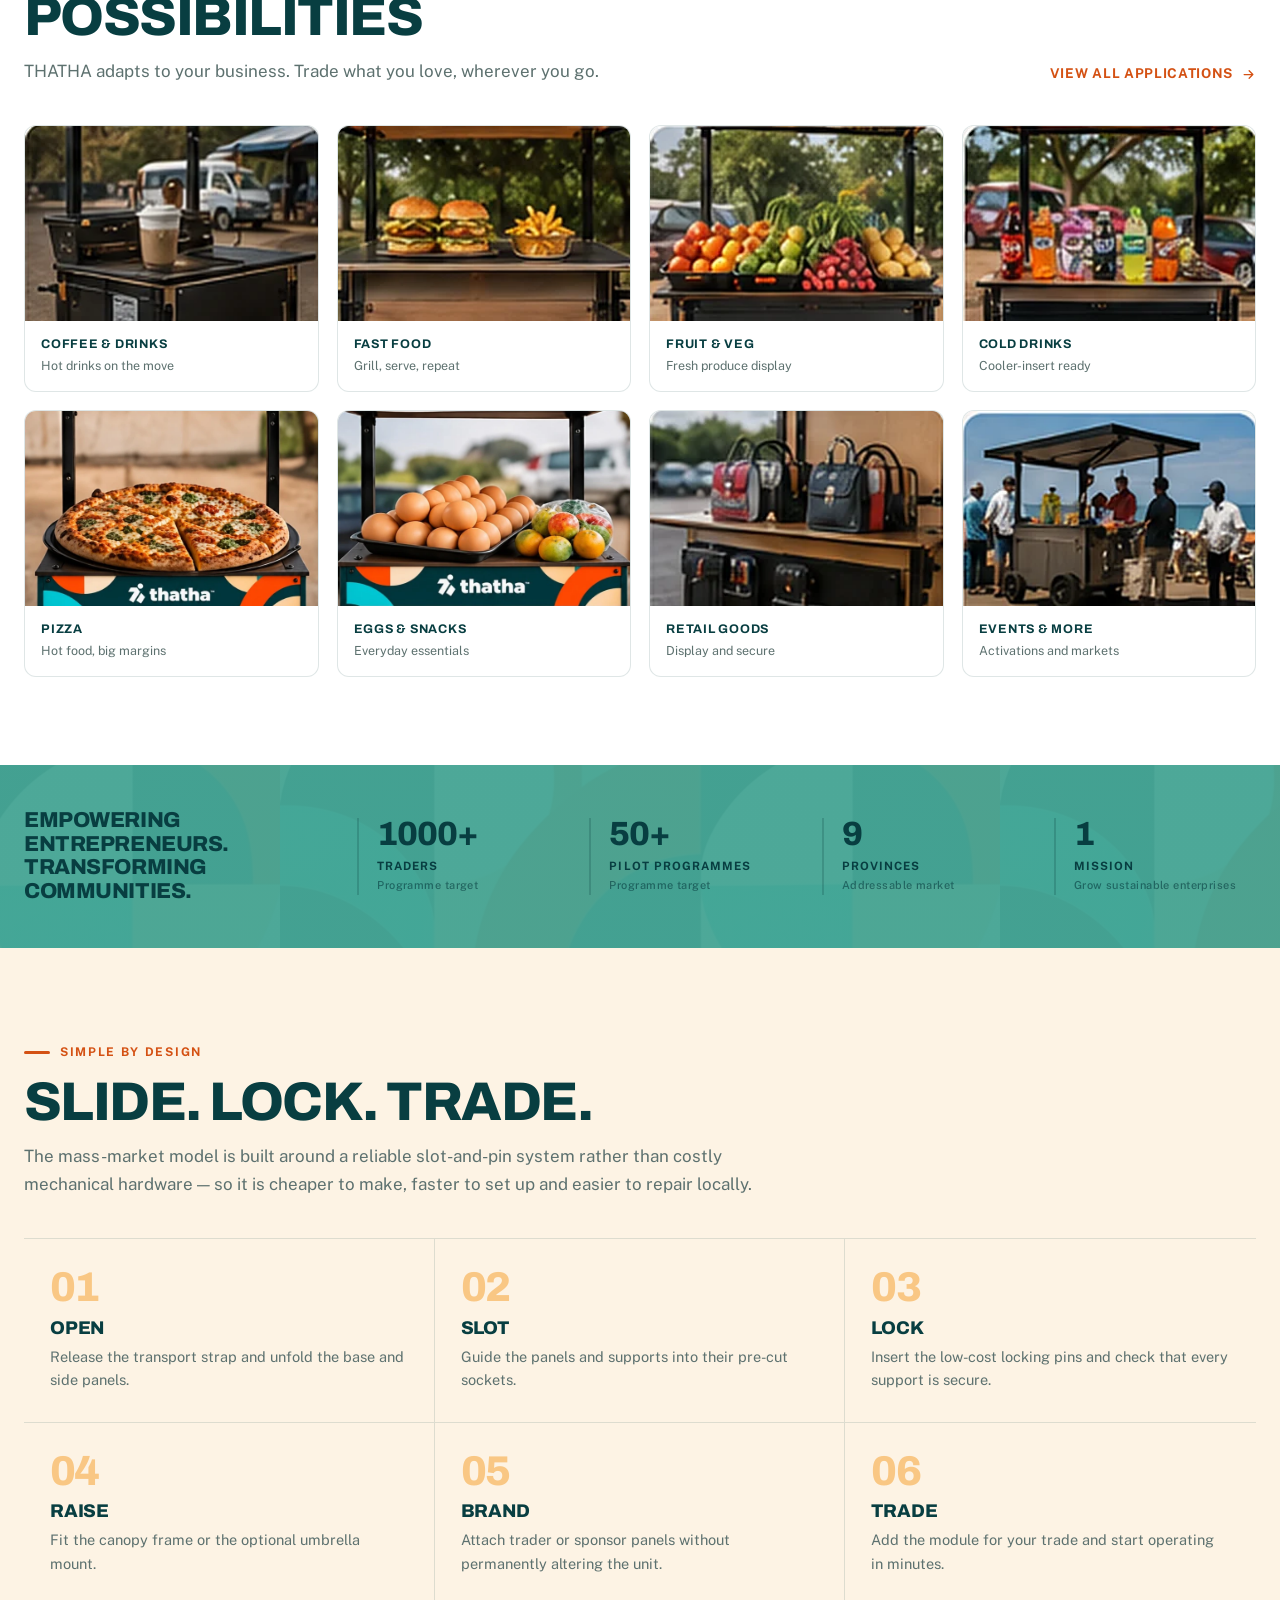
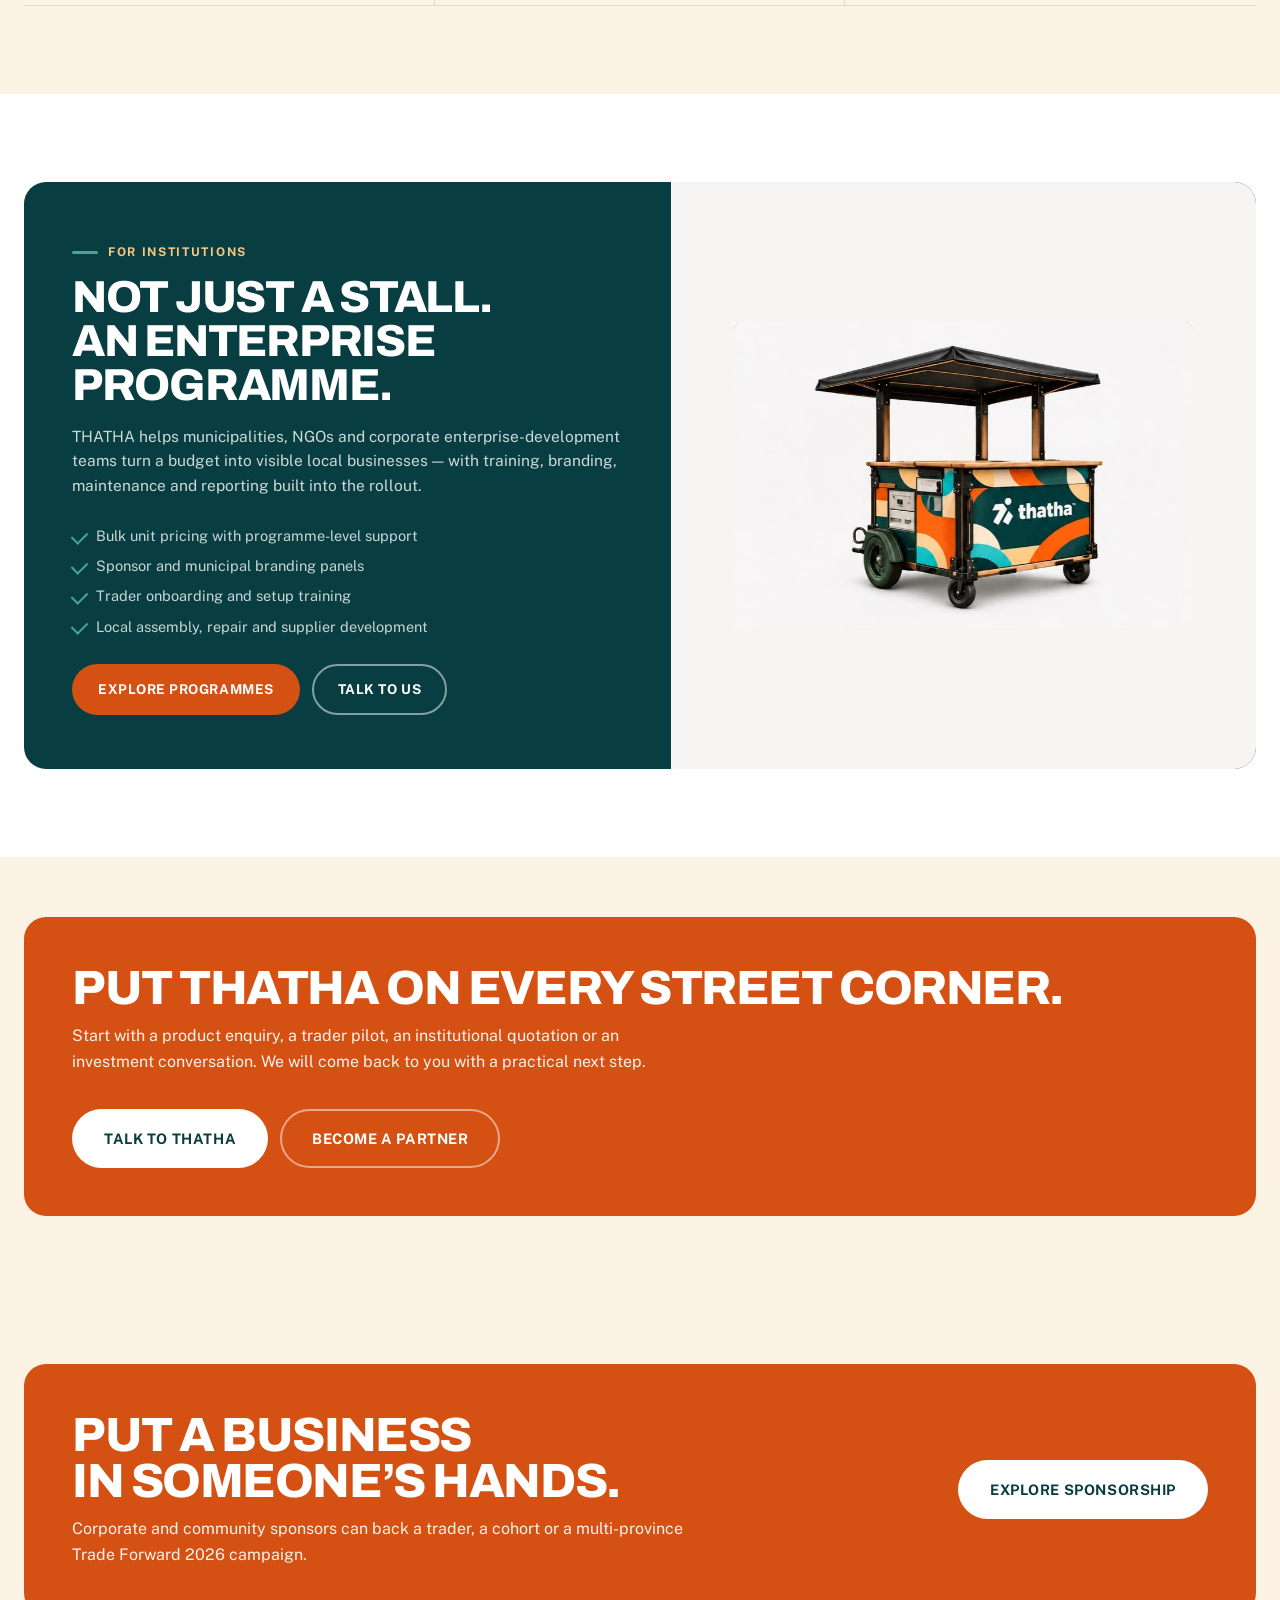
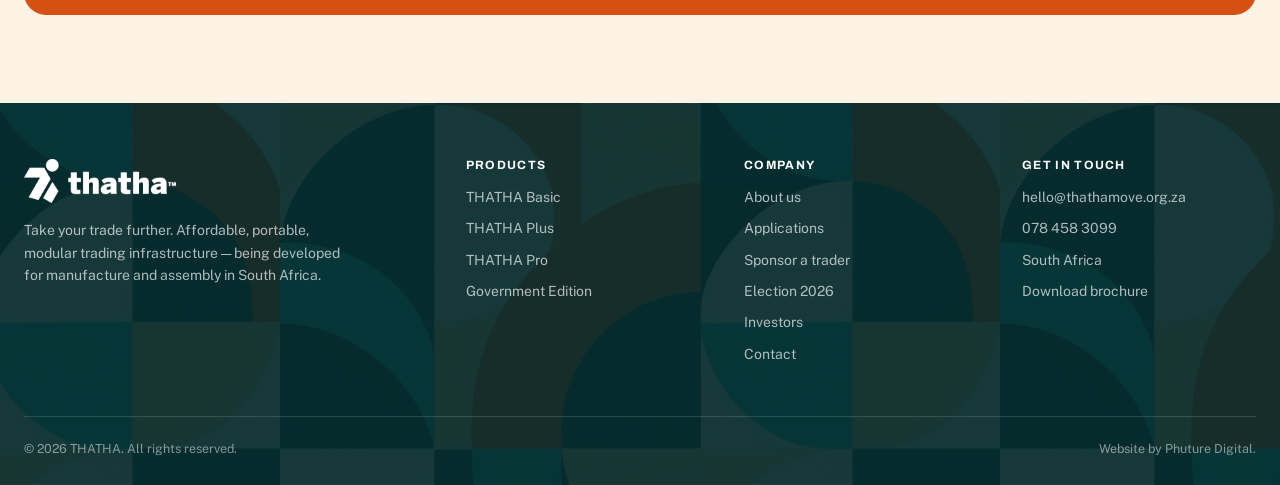
==== commit cb88b7ac: "Add subtle brand pattern to homepage hero" ====
--- a/index.html
+++ b/index.html
@@ -21,7 +21,7 @@
 <link rel="preconnect" href="https://fonts.googleapis.com" />
 <link rel="preconnect" href="https://fonts.gstatic.com" crossorigin />
 <link rel="stylesheet" href="https://fonts.googleapis.com/css2?family=Archivo:wght@600;700;800&family=Public+Sans:wght@400;500;600;700&display=swap" />
-<link rel="stylesheet" href="styles.css?v=20261105-mobile" />
+<link rel="stylesheet" href="styles.css?v=20261105-hero-pattern" />
 
 <script type="application/ld+json">
 {
--- a/styles.css
+++ b/styles.css
@@ -652,12 +652,12 @@
 
 
 /* Brand texture on green surfaces, kept soft for readable foreground content. */
-.band-teal, .band-deep, .value-strip, .cost-panel, .impact-hero, .stat-band, footer.site {
+.hero, .band-teal, .band-deep, .value-strip, .cost-panel, .impact-hero, .stat-band, footer.site {
   background-image: linear-gradient(rgba(5, 42, 44, .93), rgba(5, 42, 44, .93)), url("assets/brand-pattern.jpg");
   background-size: auto, 720px auto;
   background-position: center;
 }
-.band-teal, .cost-panel, .impact-hero {
+.hero, .band-teal, .cost-panel, .impact-hero {
   background-image: linear-gradient(rgba(8, 62, 65, .93), rgba(8, 62, 65, .93)), url("assets/brand-pattern.jpg");
 }
 .stat-band {
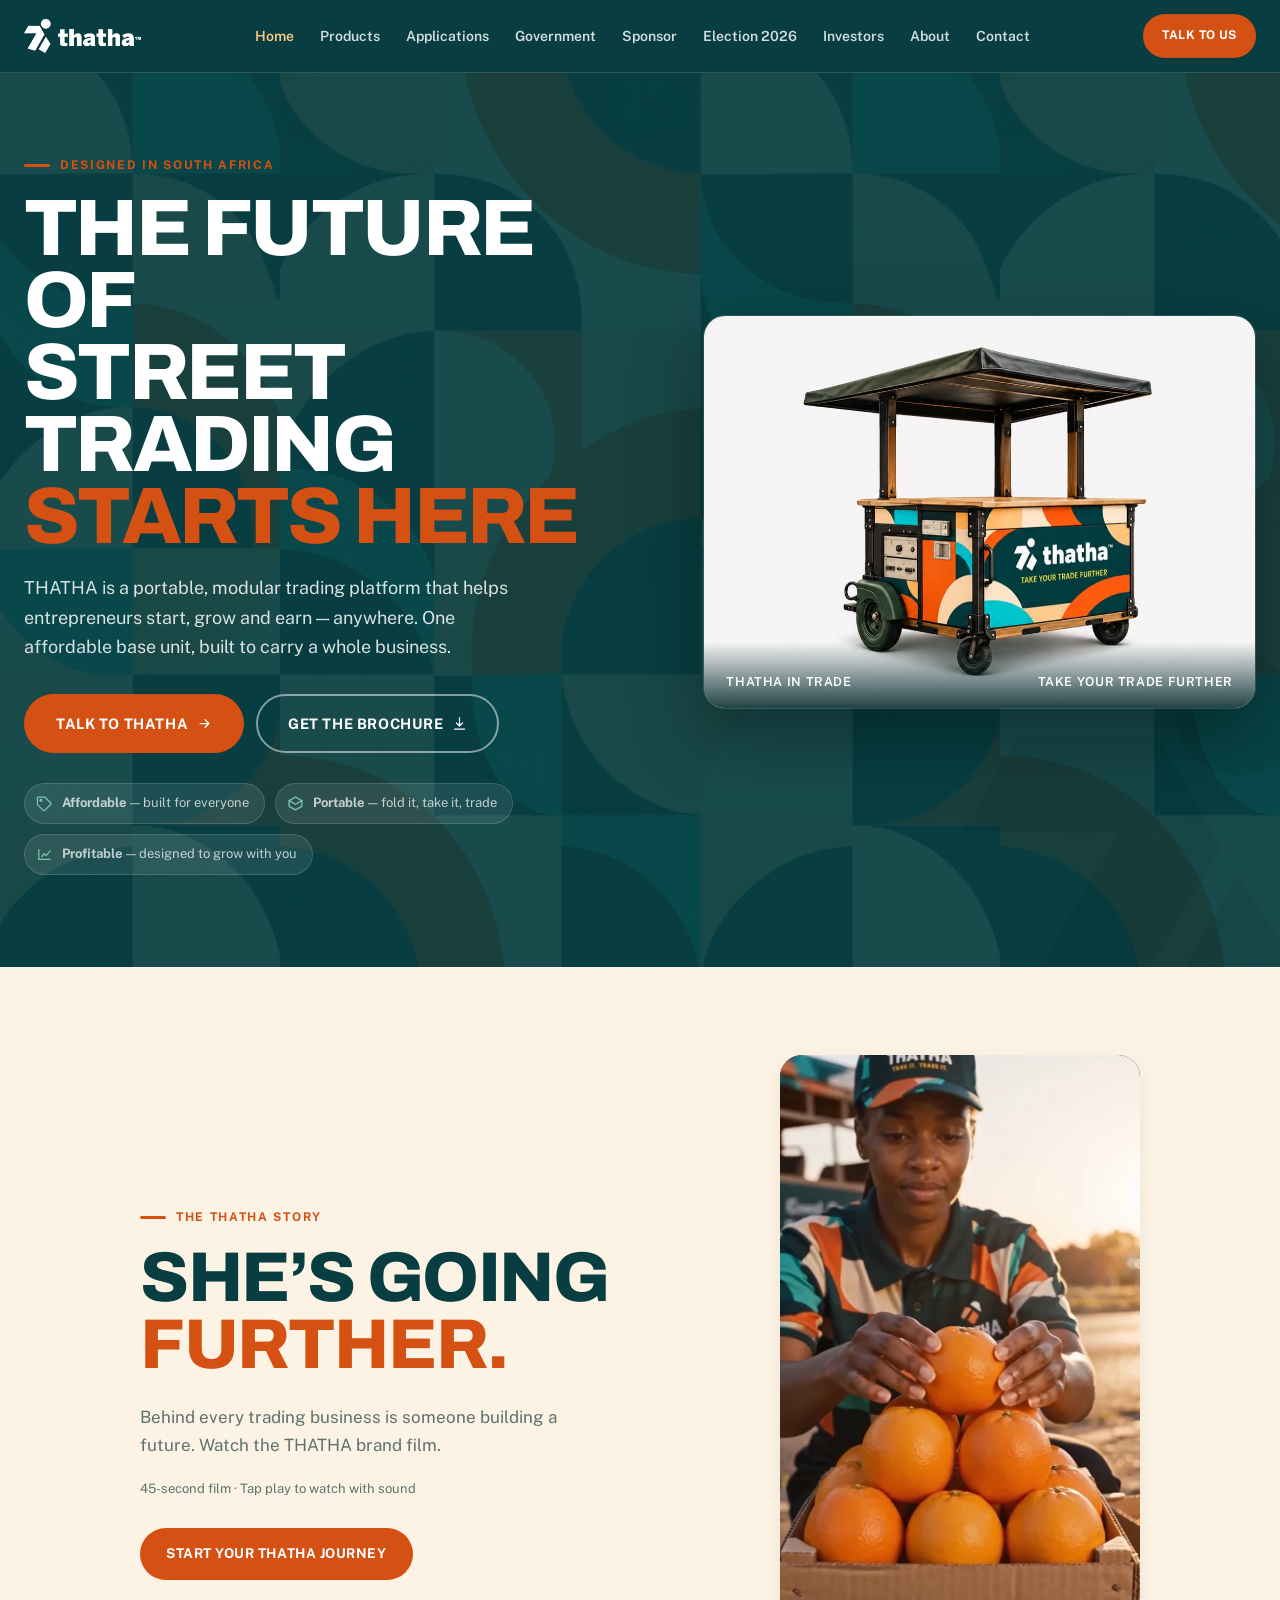
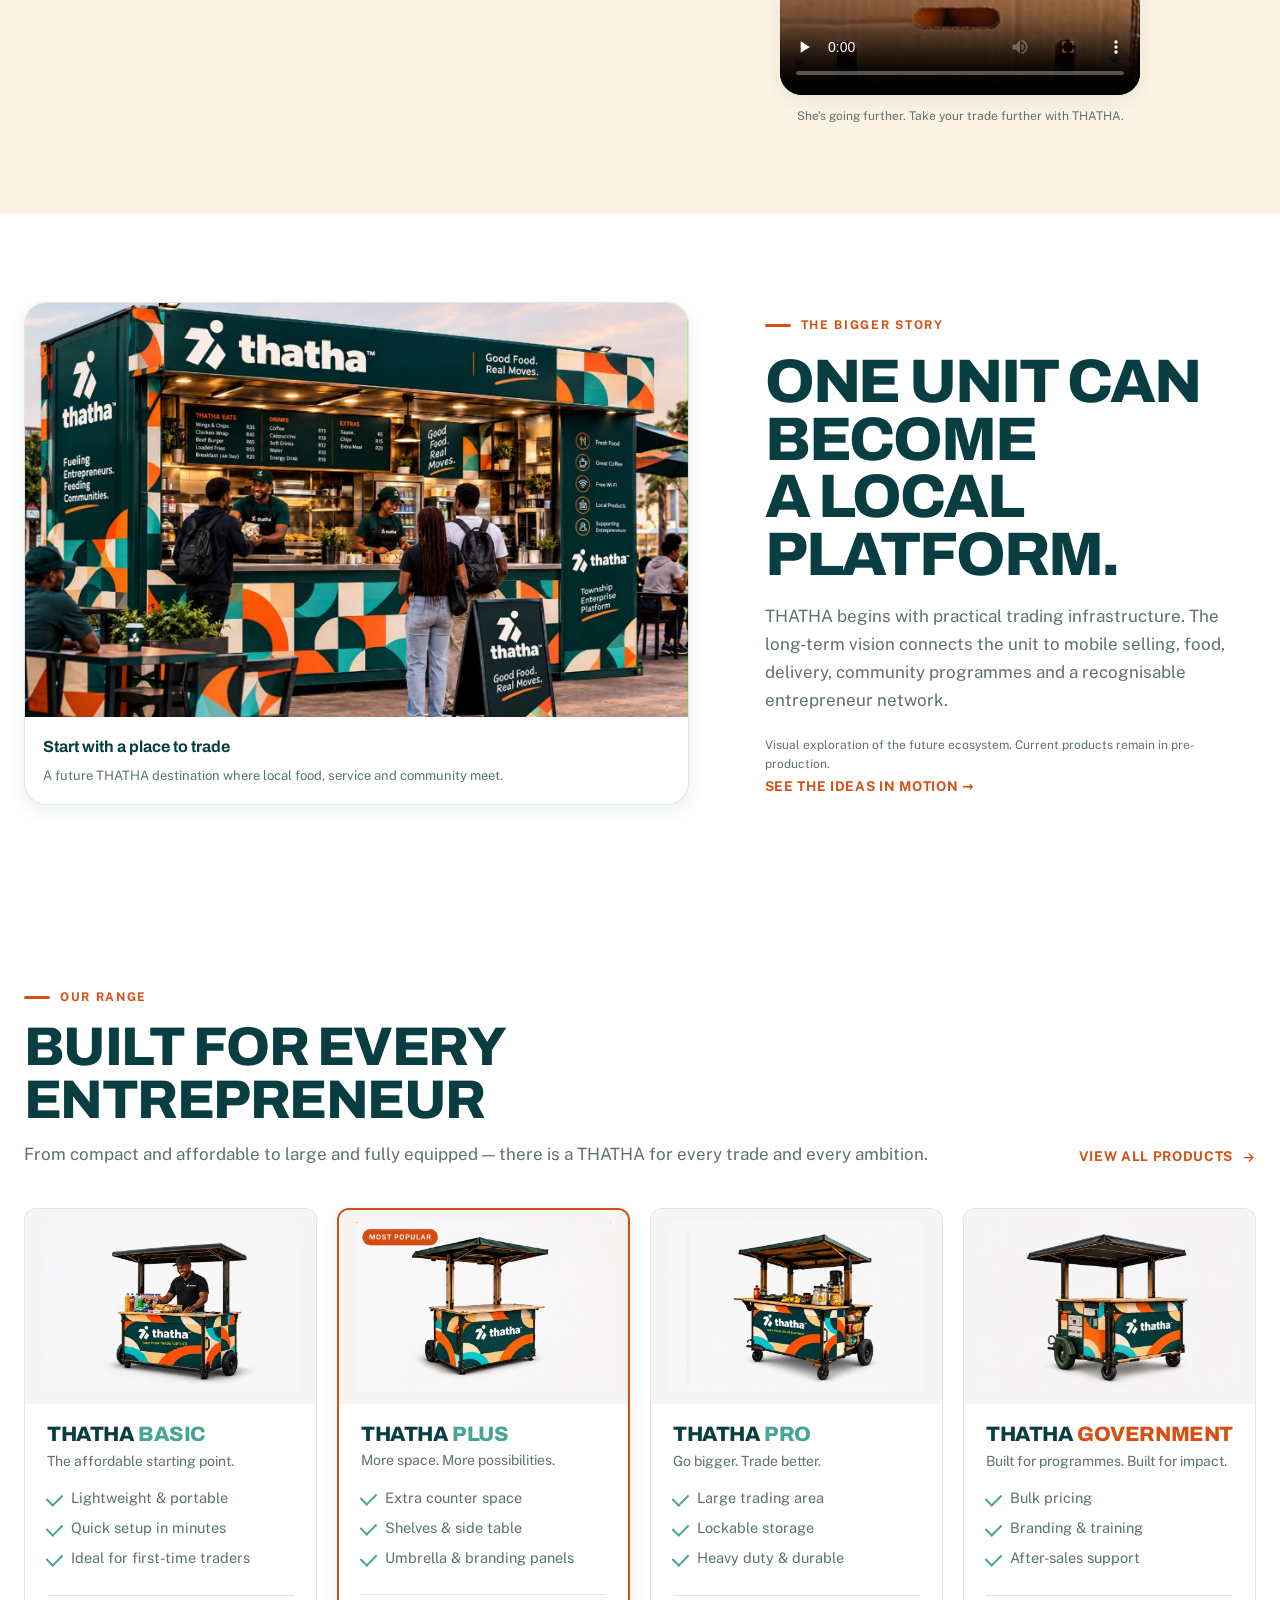
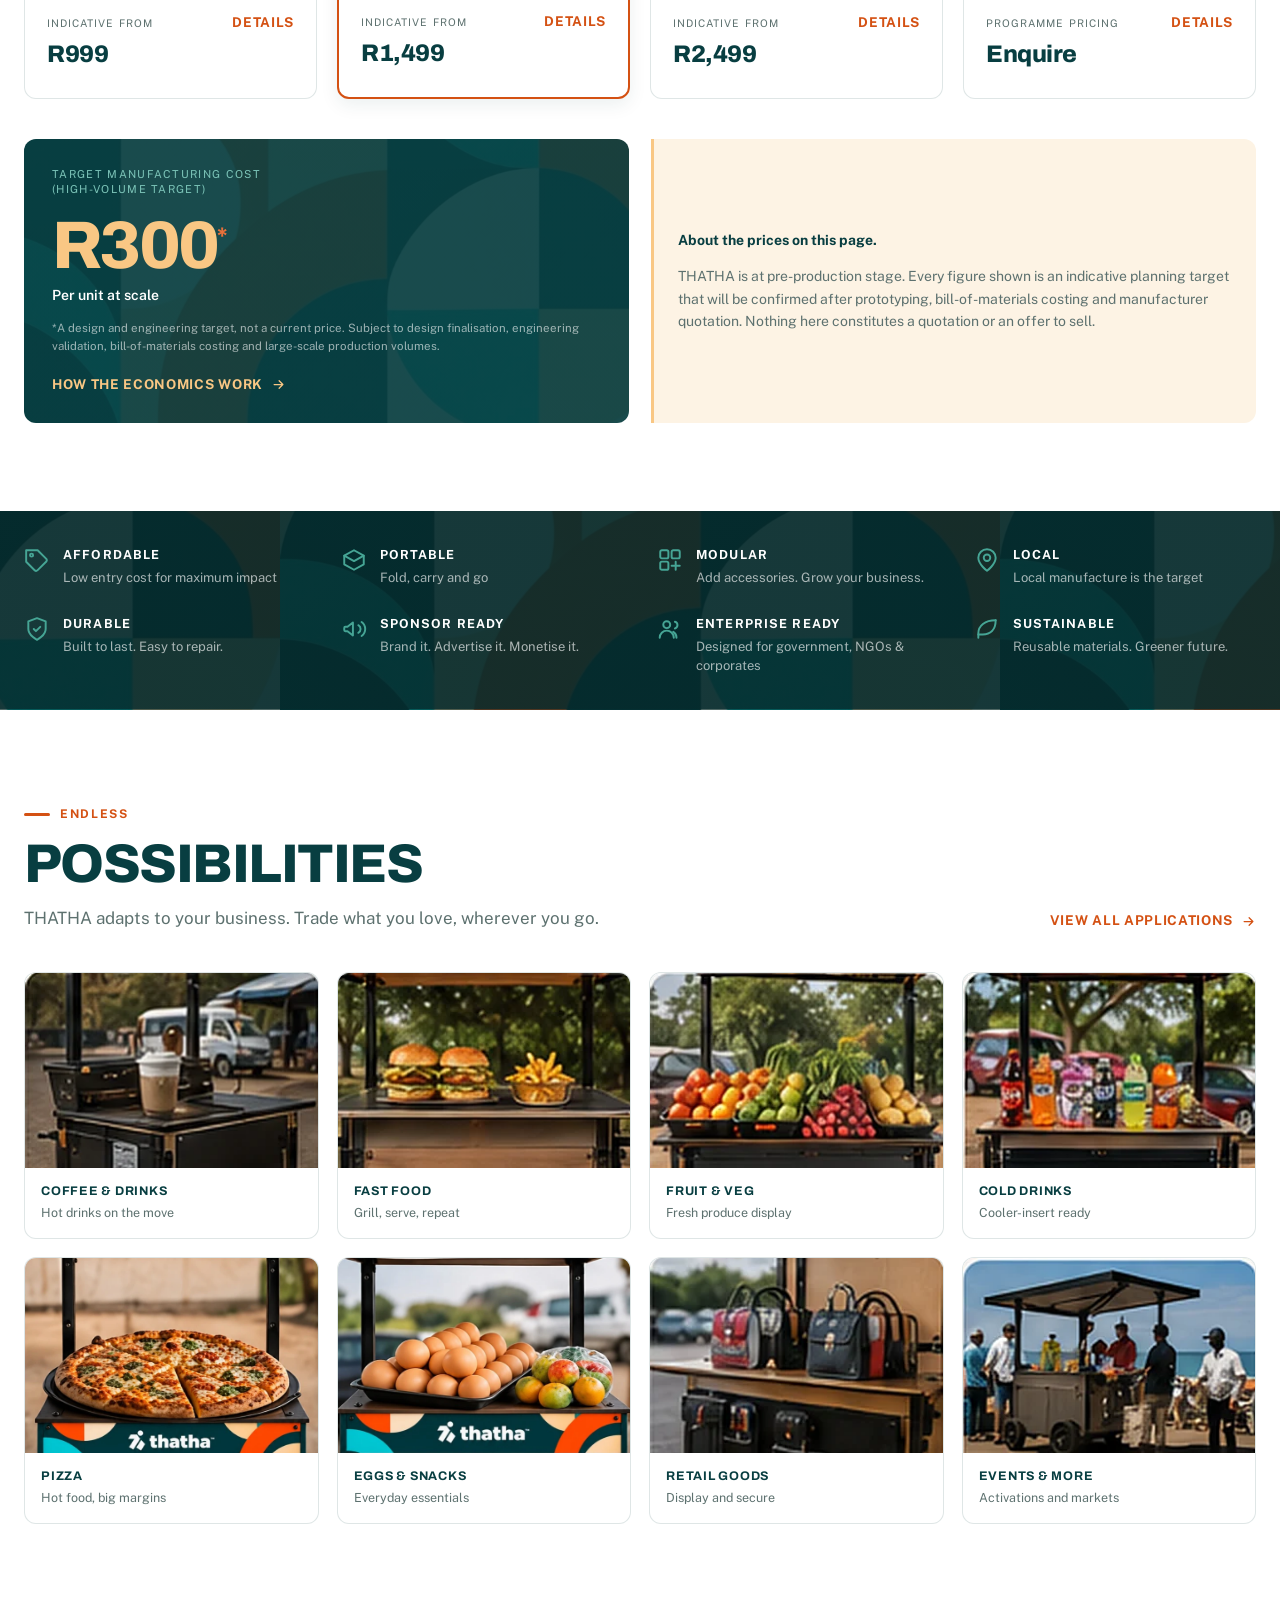
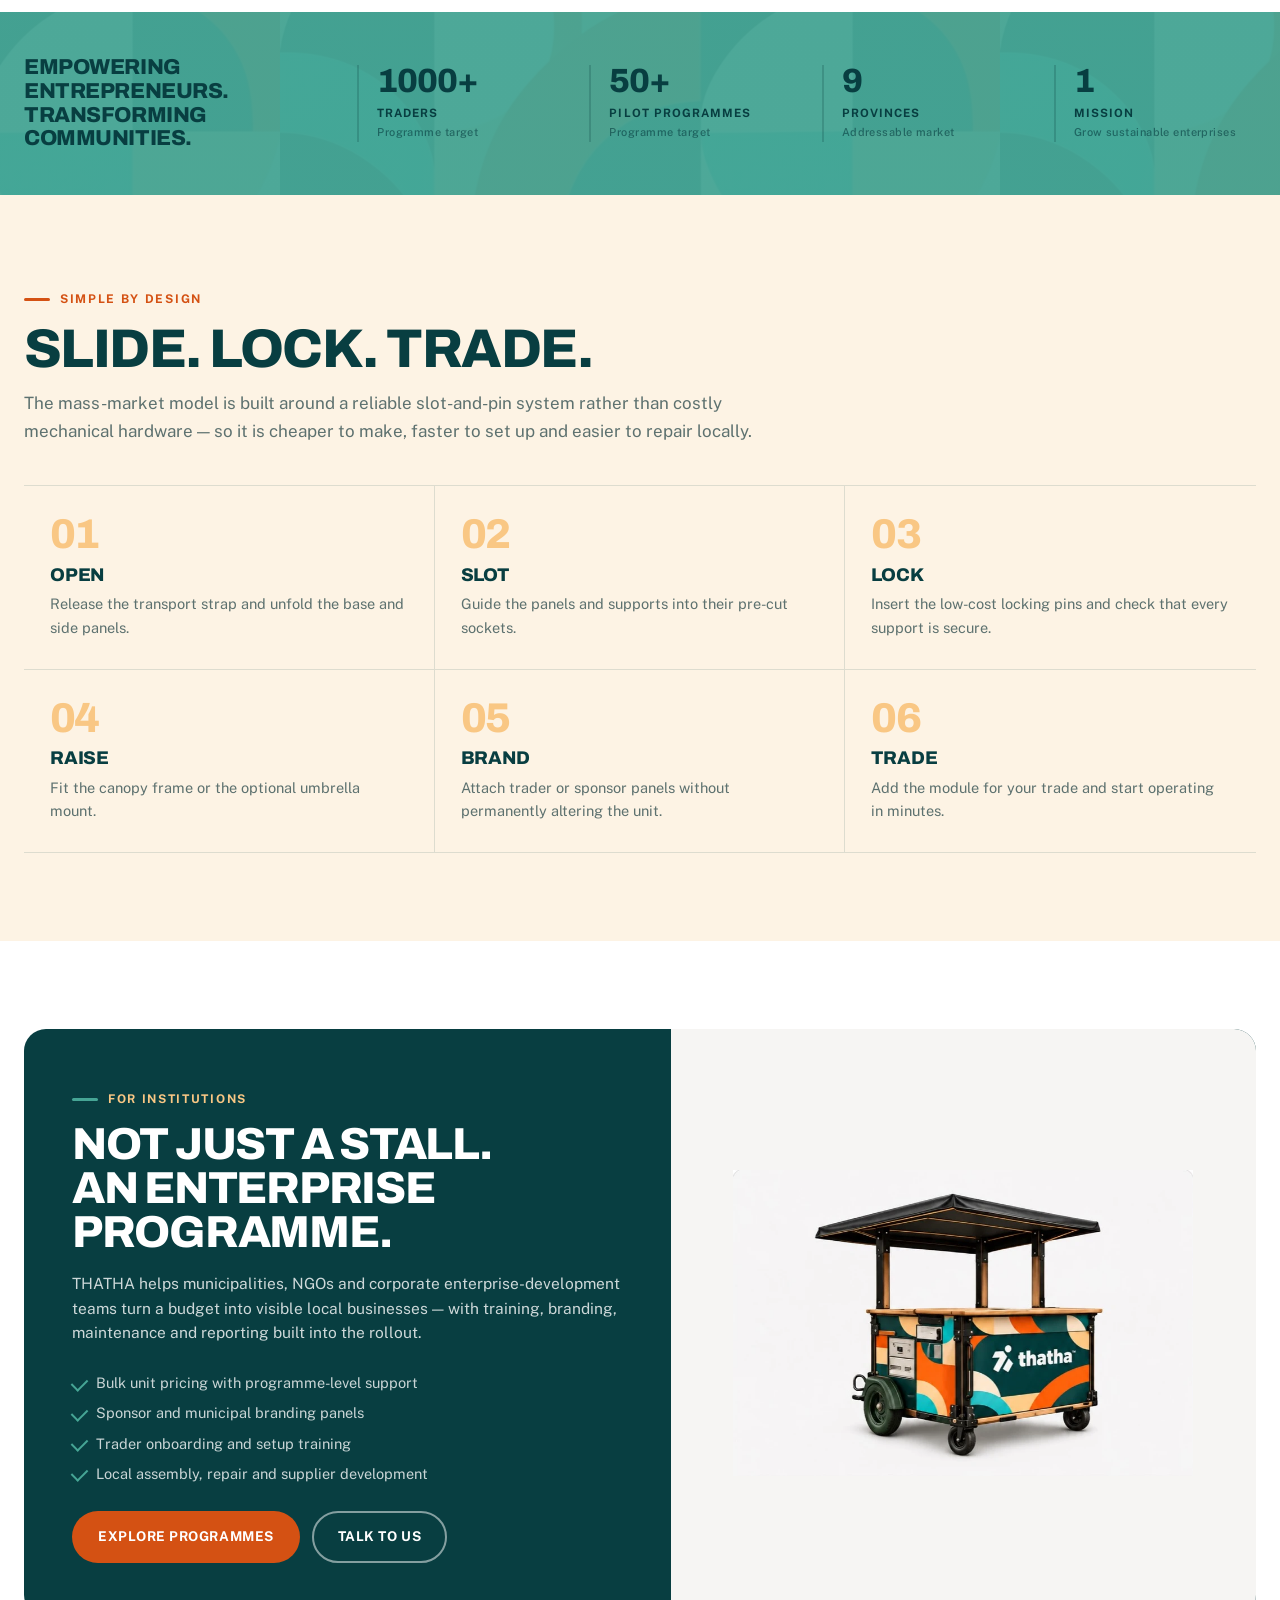
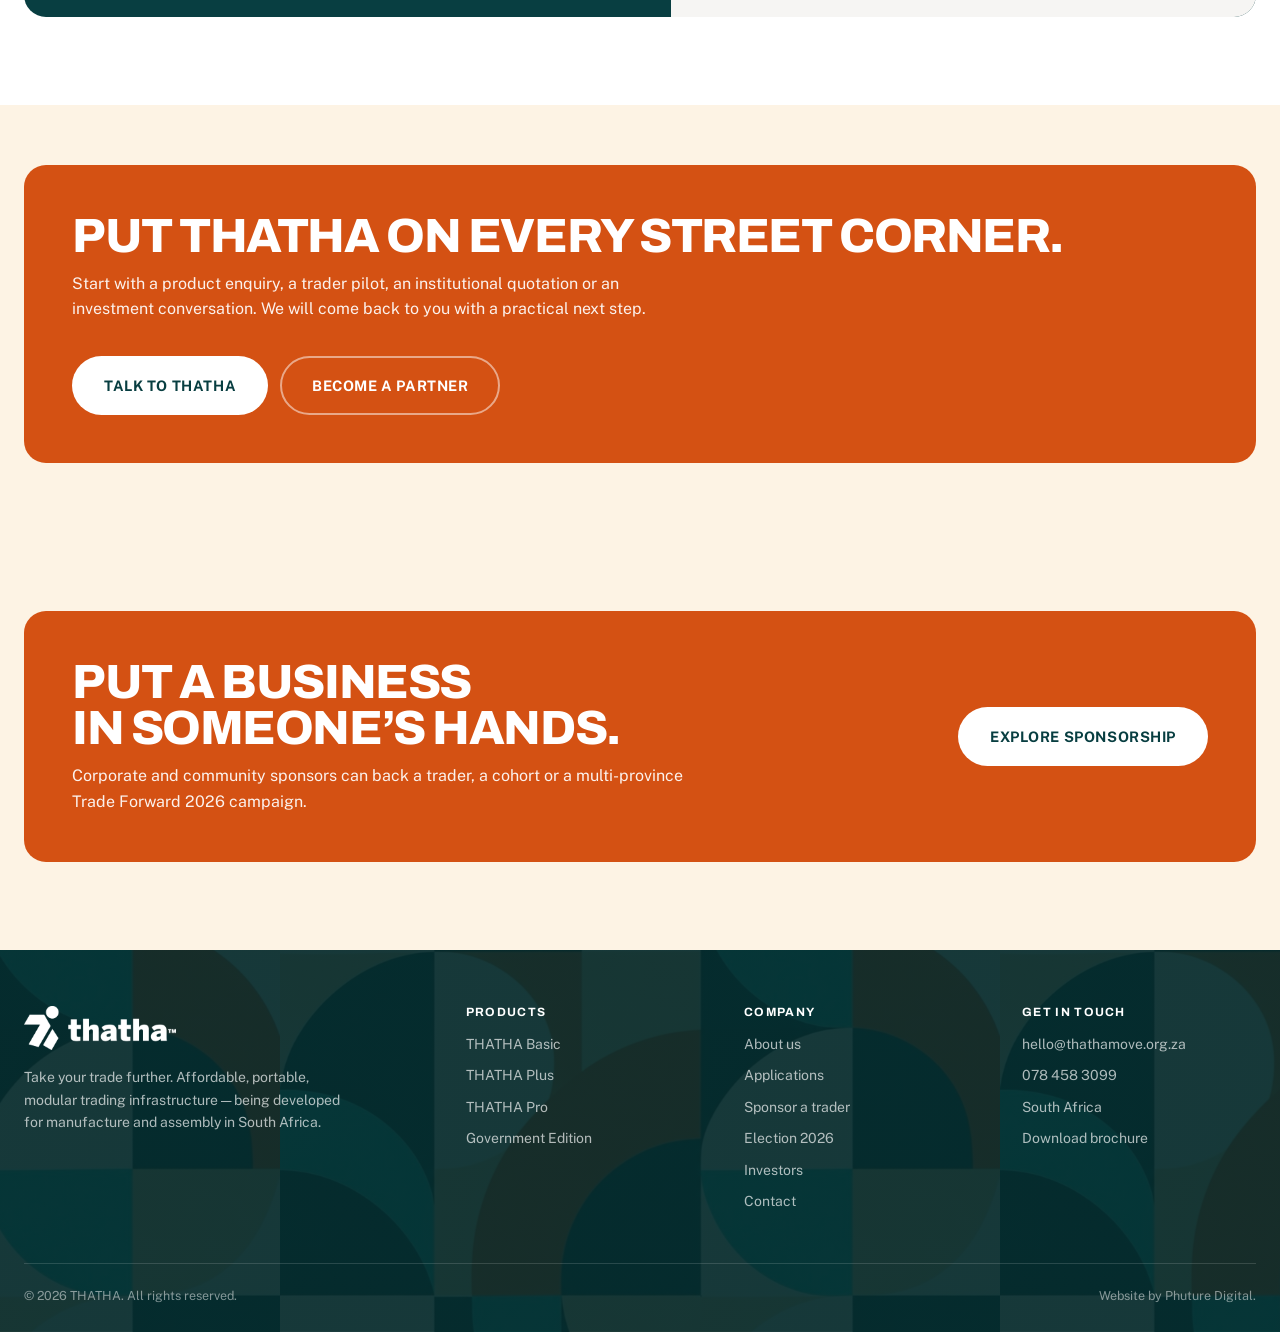
==== commit 0df4fff0: "Feature She's Going Further brand film on homepage" ====
--- a/index.html
+++ b/index.html
@@ -21,7 +21,7 @@
 <link rel="preconnect" href="https://fonts.googleapis.com" />
 <link rel="preconnect" href="https://fonts.gstatic.com" crossorigin />
 <link rel="stylesheet" href="https://fonts.googleapis.com/css2?family=Archivo:wght@600;700;800&family=Public+Sans:wght@400;500;600;700&display=swap" />
-<link rel="stylesheet" href="styles.css?v=20261105-hero-pattern" />
+<link rel="stylesheet" href="styles.css?v=20261105-film" />
 
 <script type="application/ld+json">
 {
@@ -109,6 +109,26 @@
     </div>
   </header>
 
+  <!-- ================= BRAND FILM ================= -->
+  <section class="section band-cream brand-film" aria-labelledby="brand-film-title">
+    <div class="wrap brand-film-grid">
+      <div class="brand-film-copy">
+        <span class="eyebrow">The THATHA story</span>
+        <h2 id="brand-film-title">She’s going<br /><span class="accent">further.</span></h2>
+        <p class="lead">Behind every trading business is someone building a future. Watch the THATHA brand film.</p>
+        <p class="brand-film-note">45-second film · Tap play to watch with sound</p>
+        <a class="btn btn-primary" href="contact.html#enquiry">Start your THATHA journey</a>
+      </div>
+      <figure class="brand-film-media">
+        <video controls playsinline preload="none" width="720" height="1280" poster="assets/video/shes-going-further-poster.webp" aria-label="THATHA brand film: She’s going further" aria-describedby="brand-film-caption">
+          <source src="assets/video/shes-going-further.mp4" type="video/mp4" />
+          Your browser does not support video playback. <a href="assets/video/shes-going-further.mp4">Watch the THATHA film</a>.
+        </video>
+        <figcaption id="brand-film-caption">She’s going further. Take your trade further with THATHA.</figcaption>
+      </figure>
+    </div>
+  </section>
+
   <section class="section band-white vision-story">
     <div class="wrap vision-lead">
       <figure class="vision-card vision-wide"><img src="assets/vision/food-kiosk.webp" alt="Visual exploration of a staffed THATHA food kiosk serving customers in a public square" width="828" height="546" loading="lazy" /><figcaption><b>Start with a place to trade</b><span>A future THATHA destination where local food, service and community meet.</span></figcaption></figure>
--- a/styles.css
+++ b/styles.css
@@ -711,3 +711,17 @@
   .field input, .field select, .field textarea { min-width: 0; max-width: 100%; }
   .check { padding-block: 8px; }
 }
+
+/* Portrait brand film: full frame, user-controlled playback, no initial video download. */
+.brand-film-grid { display: grid; grid-template-columns: 1fr minmax(0, 360px); gap: 64px; align-items: center; max-width: 1000px; }
+.brand-film-copy { min-width: 0; }
+.brand-film-copy h2 { font-size: clamp(2.4rem, 5.5vw, 4.5rem); text-transform: uppercase; margin: 18px 0 24px; line-height: .95; }
+.brand-film-copy .lead { max-width: 460px; }
+.brand-film-note { color: var(--muted); font-size: 13px; margin: 20px 0 28px; }
+.brand-film-media { min-width: 0; width: 100%; max-width: 360px; margin: 0; justify-self: center; }
+.brand-film-media video { display: block; width: 100%; height: auto; aspect-ratio: 9 / 16; background: var(--teal-deep); border-radius: var(--r-lg); box-shadow: var(--shadow-sm); }
+.brand-film-media figcaption { margin-top: 12px; font-size: 12px; line-height: 1.6; color: var(--muted); text-align: center; }
+@media (max-width: 640px) {
+  .brand-film-grid { grid-template-columns: minmax(0, 1fr); gap: 32px; }
+  .brand-film-copy .btn { width: 100%; }
+}
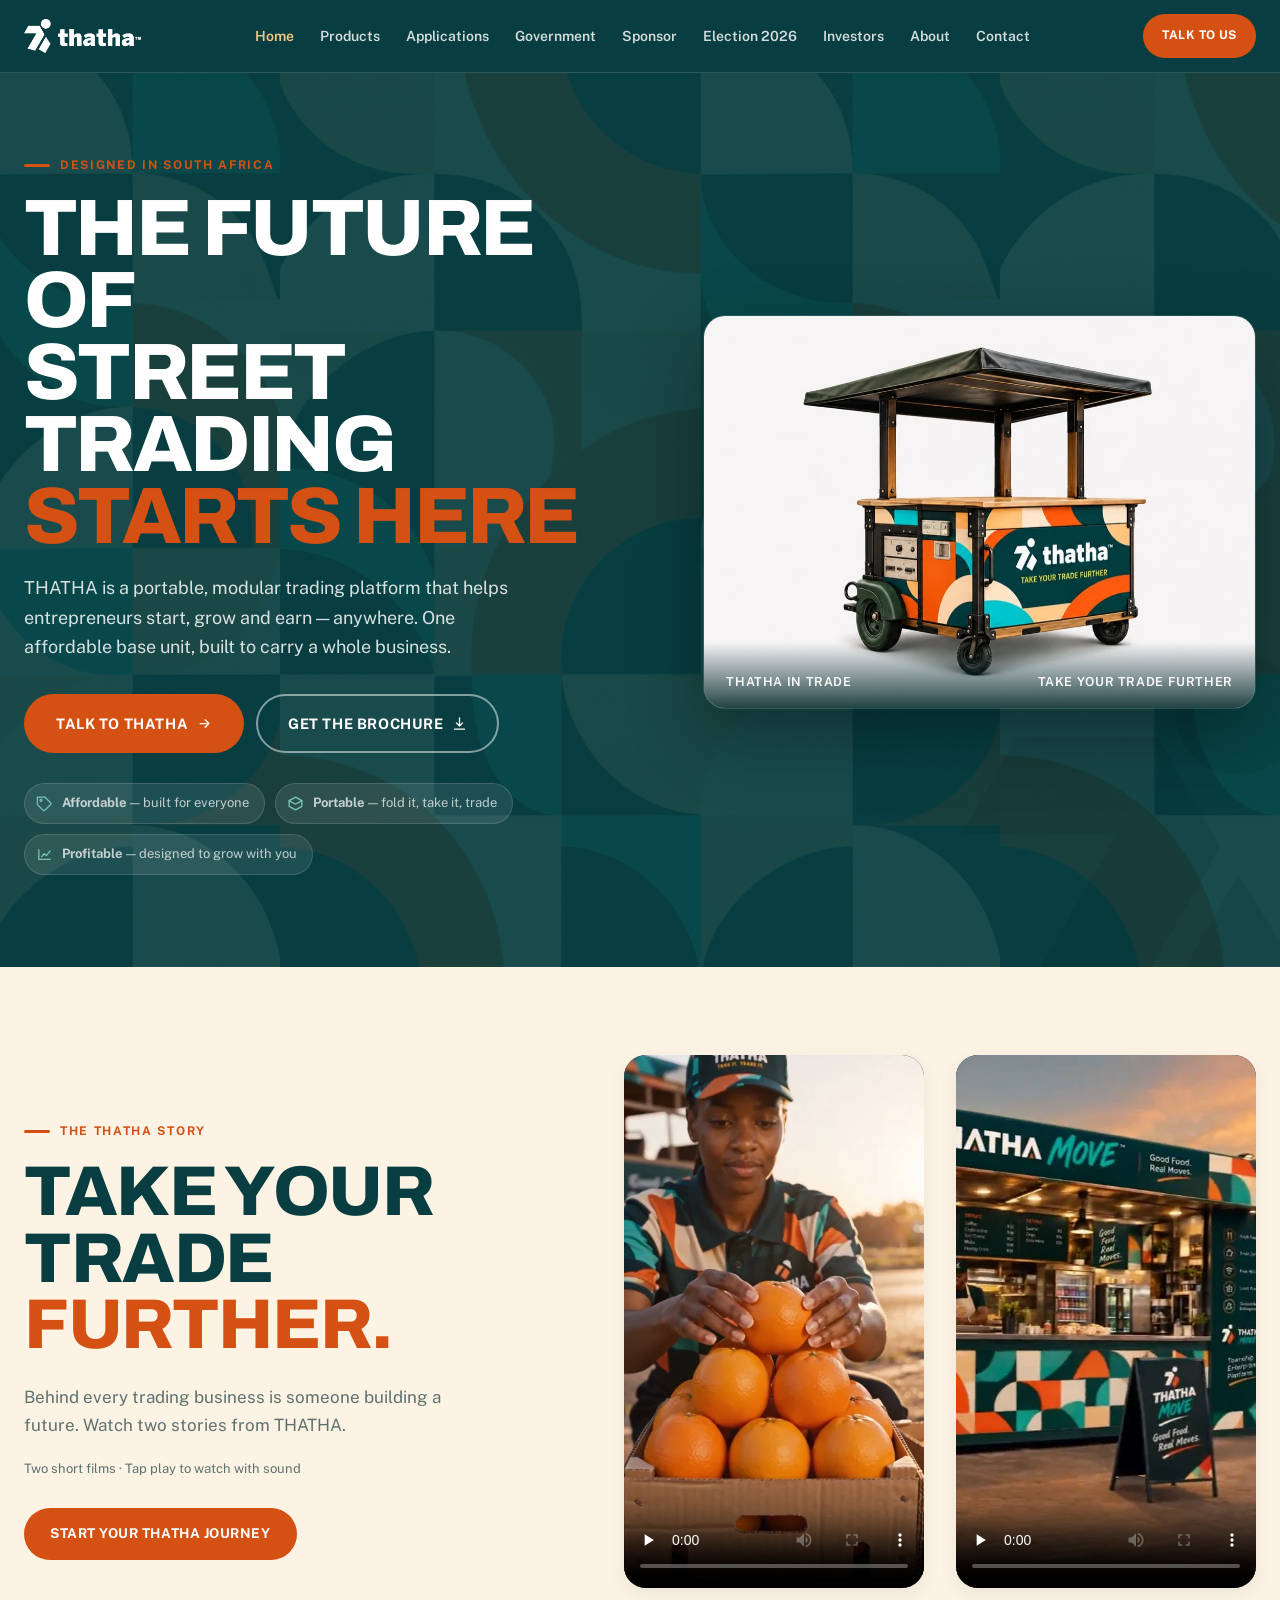
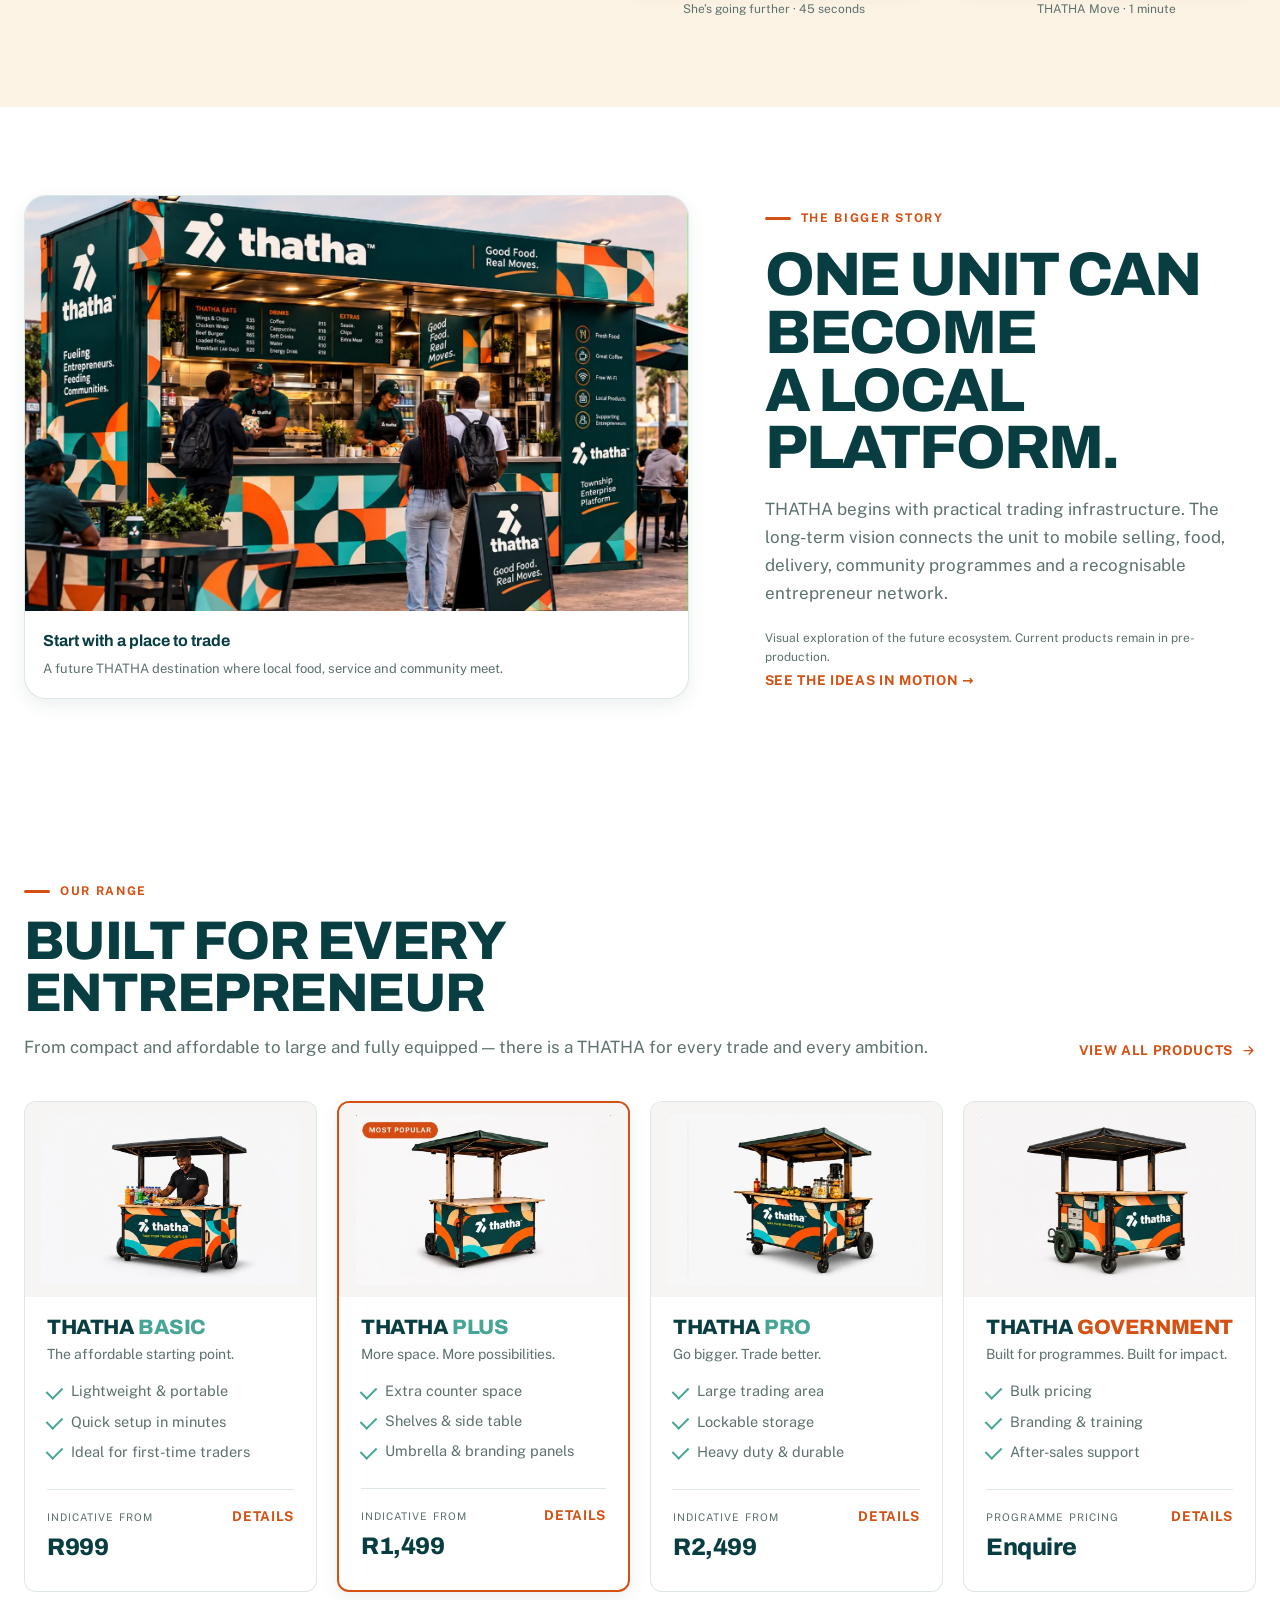
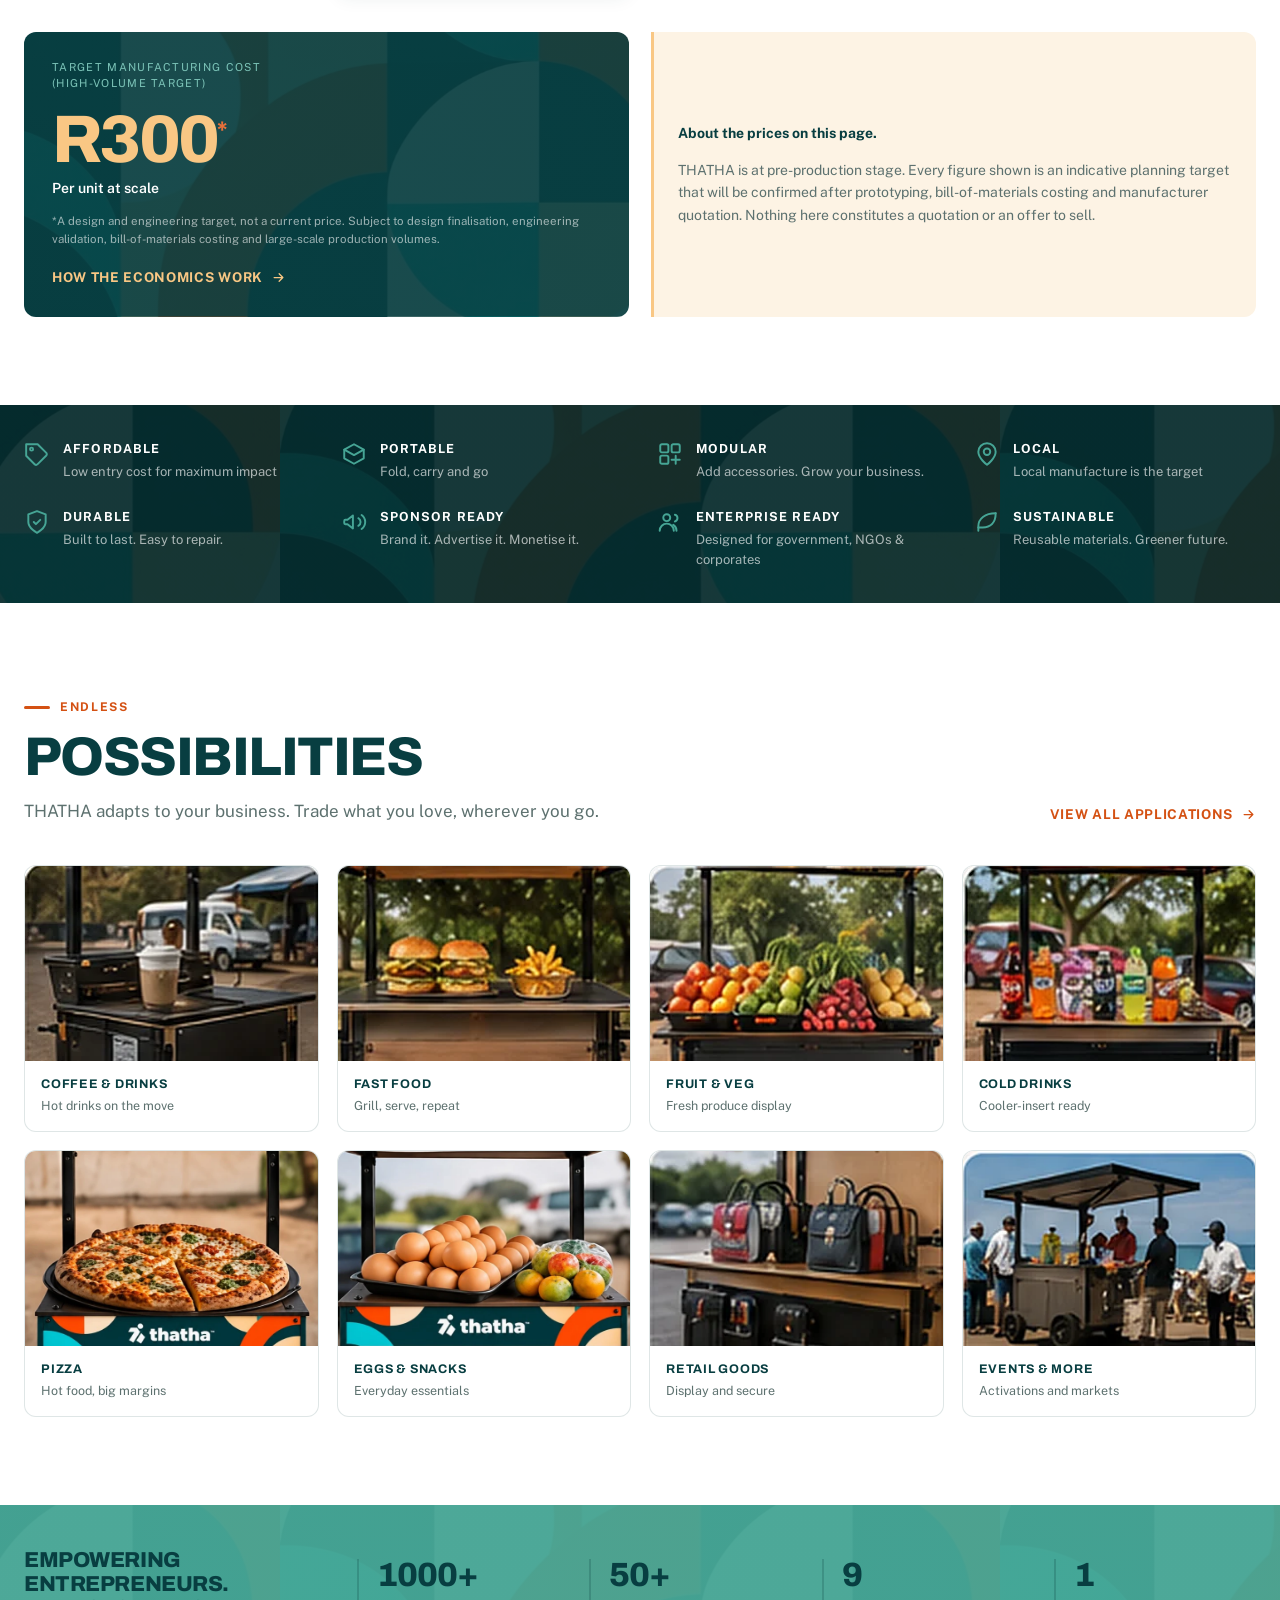
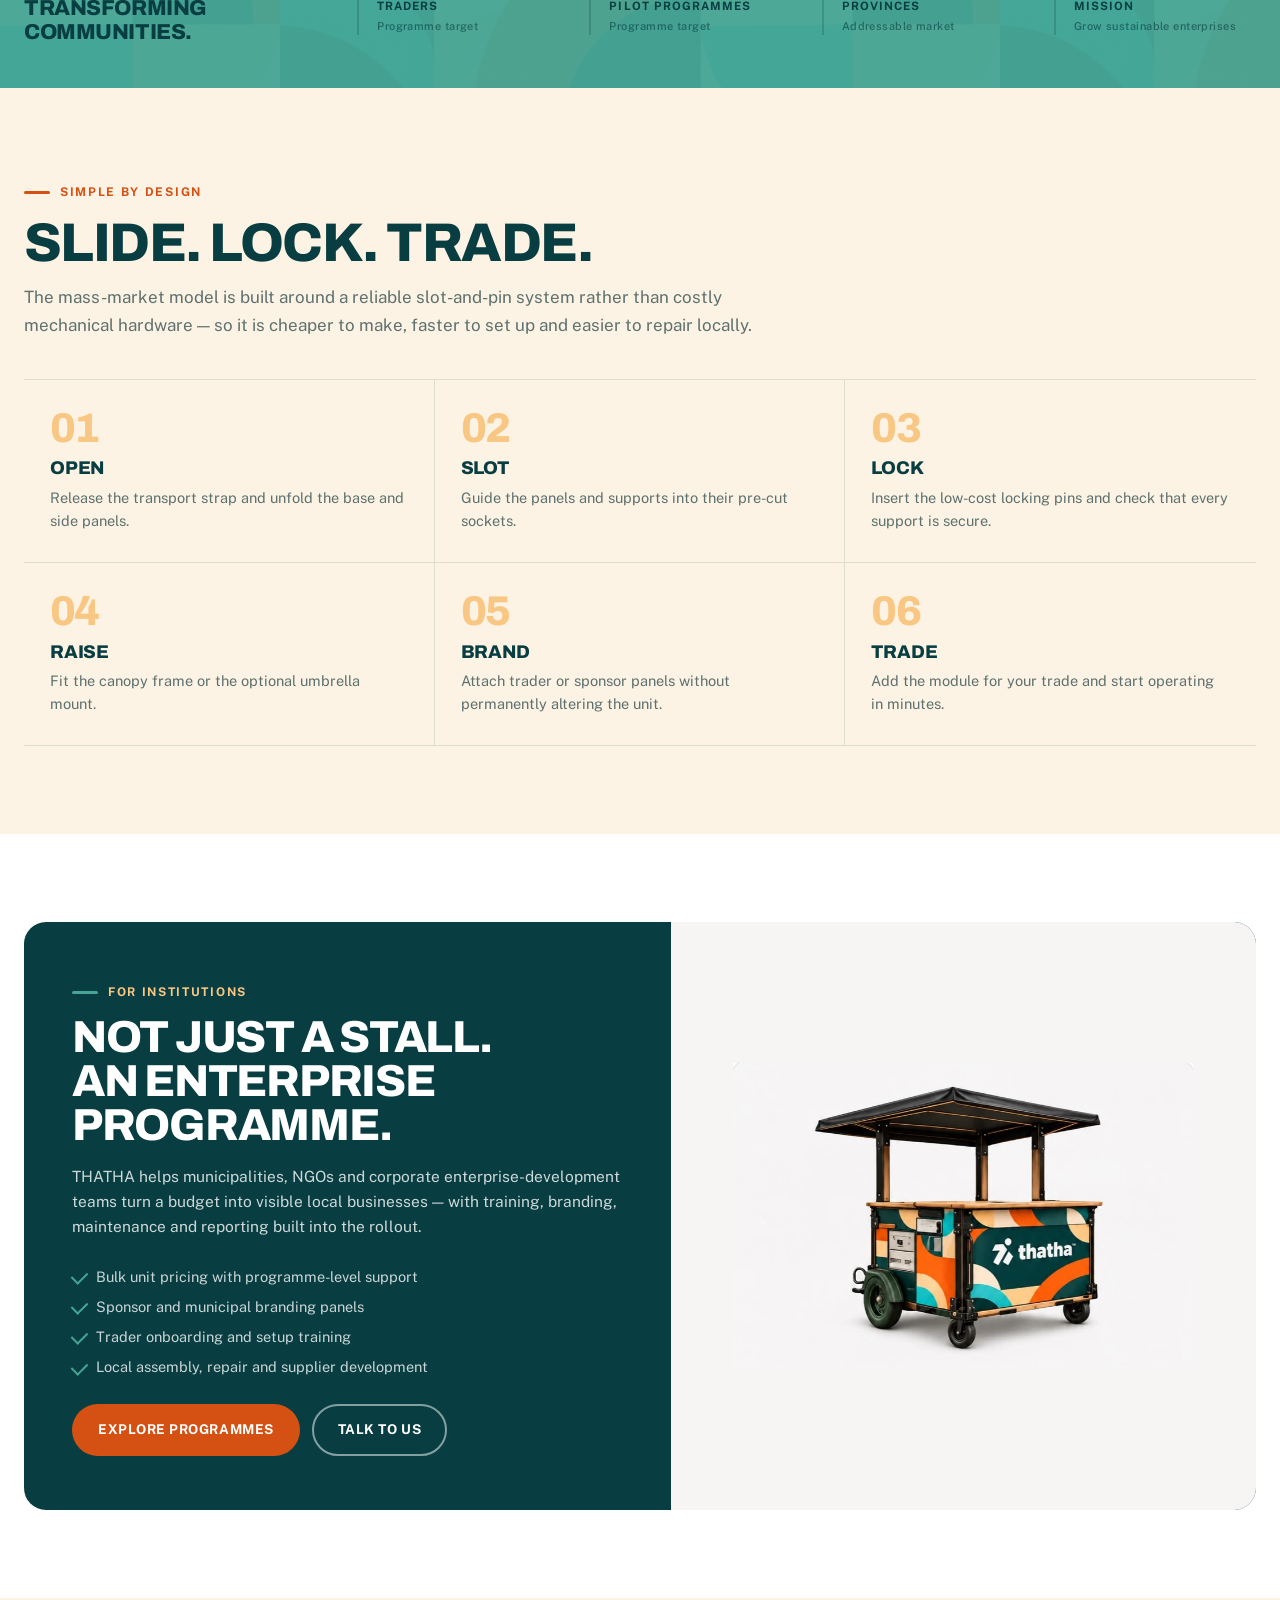
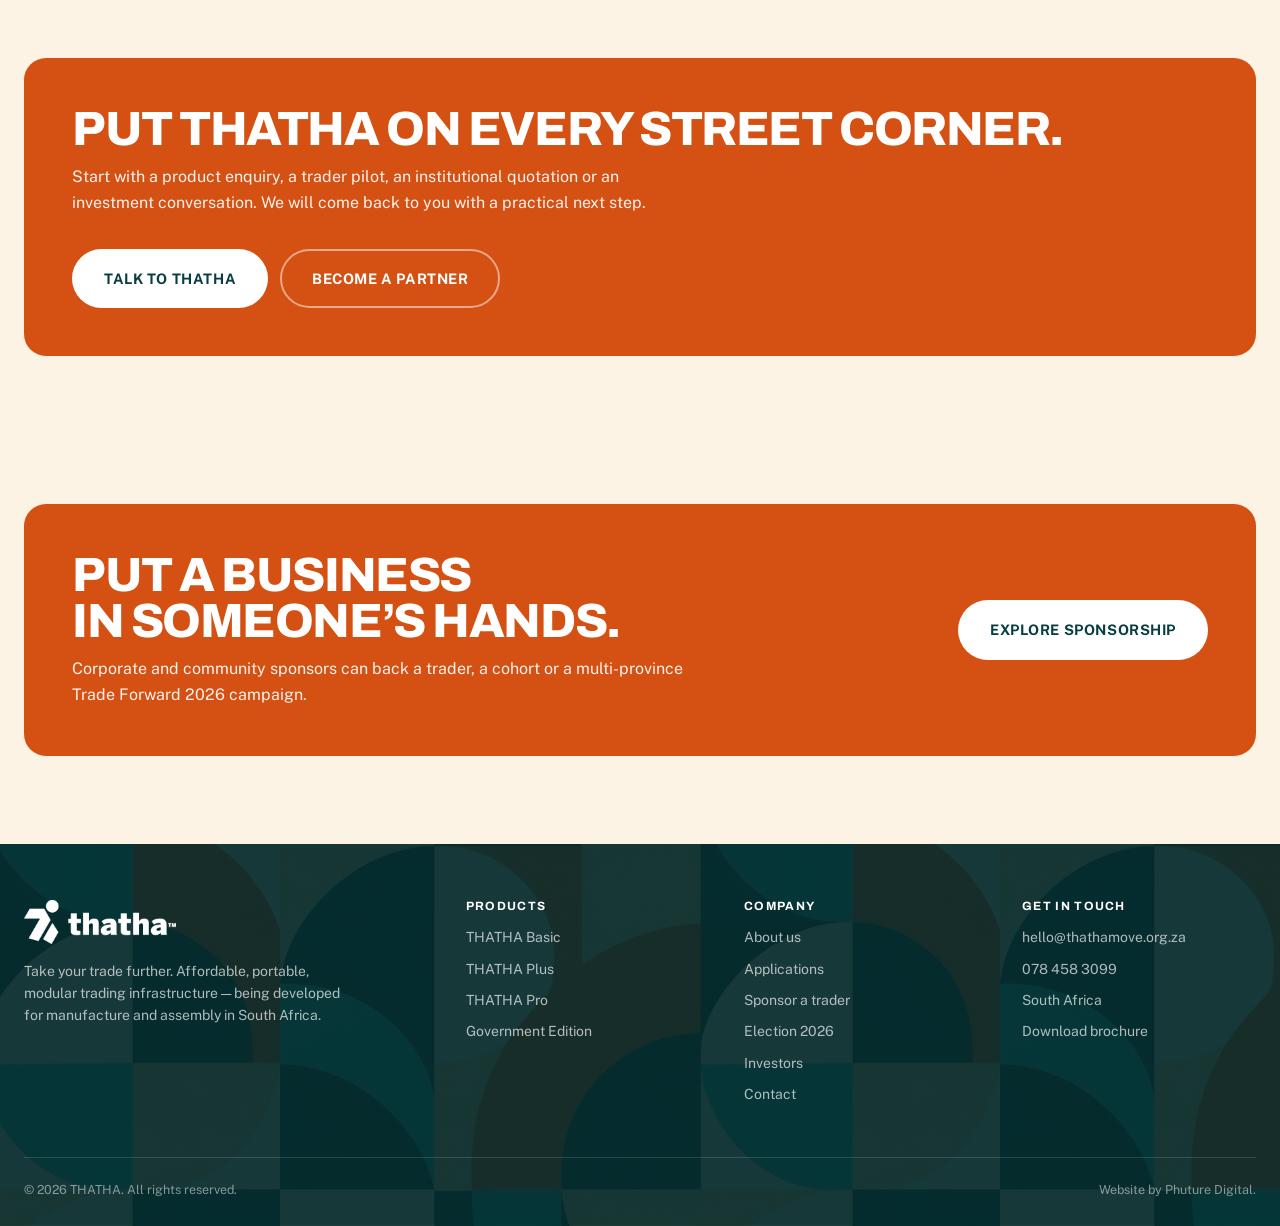
==== commit 7eea2a95: "Add THATHA Move as second homepage brand film" ====
--- a/index.html
+++ b/index.html
@@ -21,7 +21,7 @@
 <link rel="preconnect" href="https://fonts.googleapis.com" />
 <link rel="preconnect" href="https://fonts.gstatic.com" crossorigin />
 <link rel="stylesheet" href="https://fonts.googleapis.com/css2?family=Archivo:wght@600;700;800&family=Public+Sans:wght@400;500;600;700&display=swap" />
-<link rel="stylesheet" href="styles.css?v=20261105-film" />
+<link rel="stylesheet" href="styles.css?v=20261105-two-films" />
 
 <script type="application/ld+json">
 {
@@ -114,9 +114,9 @@
     <div class="wrap brand-film-grid">
       <div class="brand-film-copy">
         <span class="eyebrow">The THATHA story</span>
-        <h2 id="brand-film-title">She’s going<br /><span class="accent">further.</span></h2>
-        <p class="lead">Behind every trading business is someone building a future. Watch the THATHA brand film.</p>
-        <p class="brand-film-note">45-second film · Tap play to watch with sound</p>
+        <h2 id="brand-film-title">Take your trade<br /><span class="accent">further.</span></h2>
+        <p class="lead">Behind every trading business is someone building a future. Watch two stories from THATHA.</p>
+        <p class="brand-film-note">Two short films · Tap play to watch with sound</p>
         <a class="btn btn-primary" href="contact.html#enquiry">Start your THATHA journey</a>
       </div>
       <figure class="brand-film-media">
@@ -124,7 +124,14 @@
           <source src="assets/video/shes-going-further.mp4" type="video/mp4" />
           Your browser does not support video playback. <a href="assets/video/shes-going-further.mp4">Watch the THATHA film</a>.
         </video>
-        <figcaption id="brand-film-caption">She’s going further. Take your trade further with THATHA.</figcaption>
+        <figcaption id="brand-film-caption">She’s going further · 45 seconds</figcaption>
+      </figure>
+      <figure class="brand-film-media">
+        <video controls playsinline preload="none" width="432" height="768" poster="assets/video/thatha-move-poster.webp" aria-label="THATHA Move brand film" aria-describedby="thatha-move-caption">
+          <source src="assets/video/thatha-move.mp4" type="video/mp4" />
+          Your browser does not support video playback. <a href="assets/video/thatha-move.mp4">Watch THATHA Move</a>.
+        </video>
+        <figcaption id="thatha-move-caption">THATHA Move · 1 minute</figcaption>
       </figure>
     </div>
   </section>
@@ -440,6 +447,6 @@
   </div>
 </footer>
 
-<script src="site.js?v=20261105-mobile" defer></script>
+<script src="site.js?v=20261105-two-films" defer></script>
 </body>
 </html>
--- a/styles.css
+++ b/styles.css
@@ -725,3 +725,13 @@
   .brand-film-grid { grid-template-columns: minmax(0, 1fr); gap: 32px; }
   .brand-film-copy .btn { width: 100%; }
 }
+
+/* Both films share one section; stack on phones without cropping either frame. */
+.brand-film-grid { grid-template-columns: minmax(0, 1fr) repeat(2, minmax(0, 300px)); gap: 32px; max-width: 1240px; }
+@media (min-width: 641px) and (max-width: 980px) {
+  .brand-film-grid { grid-template-columns: repeat(2, minmax(0, 1fr)); }
+  .brand-film-copy { grid-column: 1 / -1; }
+}
+@media (max-width: 640px) {
+  .brand-film-grid { grid-template-columns: minmax(0, 1fr); }
+}
